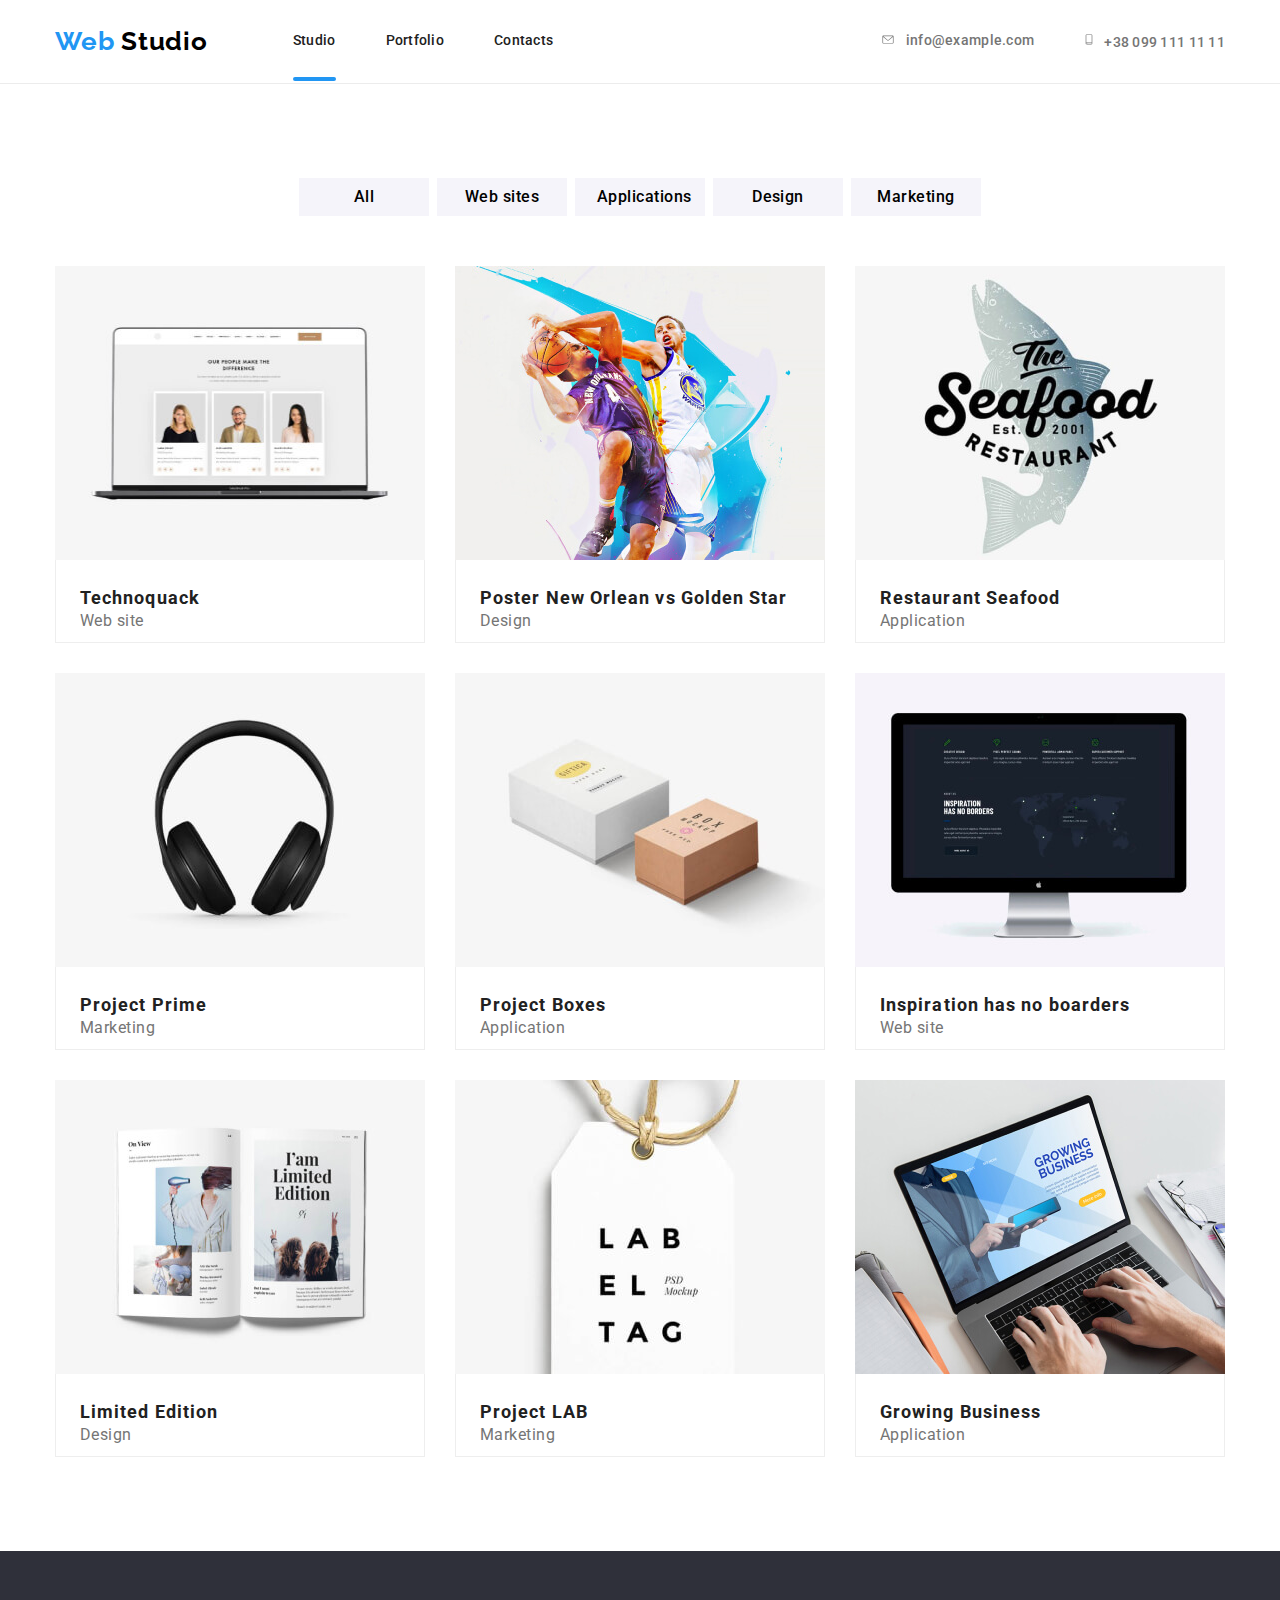
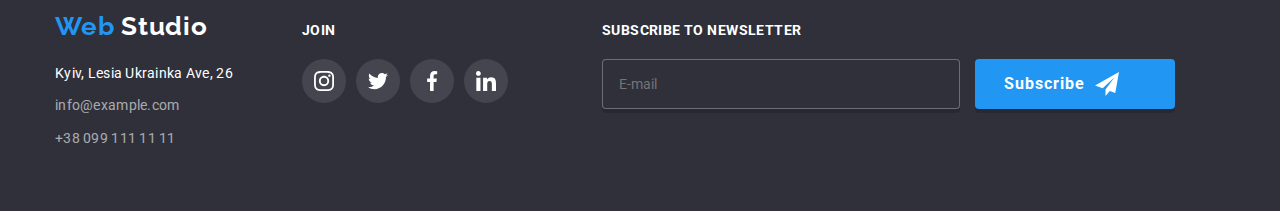
==== portfolio.html @ 09b4c995 "changes styles, add scss" ====
<!DOCTYPE html>
<html lang="ru">

<head>
    <meta charset="UTF-8">
    <meta http-equiv="X-UA-Compatible" content="IE=edge">
    <meta name="viewport" content="width=device-width, initial-scale=1.0">
    <title>WebStudio</title>
    <link
        href="https://fonts.googleapis.com/css2?family=Raleway:wght@700&family=Roboto:wght@400;500;700;900&display=swap"
        rel="stylesheet">
    <link rel="stylesheet" href="https://cdnjs.cloudflare.com/ajax/libs/modern-normalize/1.1.0/modern-normalize.min.css">
    <link rel="stylesheet" href="./css/main.min.css">
</head>
<body>
    <header class="header">
        <div class="container main-nav">
            <nav class="navigation">
                <a class="logo link" href="./index.html" aria-label="logo"><span class="logo-name-part">Web
                    </span>Studio</a>
                <ul class="navigation-list list">
                    <li class="navigation-item">
                        <a class="navigation-link studio-link link" href="./index.html">Studio</a>
                    </li>
                    <li class="navigation-item">
                        <a class="navigation-link link" href="./portfolio.html">Portfolio</a>
                    </li>
                    <li class="navigation-item">
                        <a class="navigation-link link" href="./index.html">Contacts</a>
                    </li>
                </ul>
            </nav>
            <ul class="contact list">
                <li class="contact-item">
                    <a class="contact-mail-link link" href="mailto:info@example.com">
                        <svg class="contact-icon-svg icon-mail">
                            <use href="./images/sprite.svg#icon-email"></use>
                        </svg>info@example.com</a>
                </li>
                <li class="contact-item">
                    <a class="contact-tel-link link" href="tel:+380991111111">
                        <svg class="contact-icon-svg icon-phone">
                            <use href="./images/sprite.svg#icon-smartphone"></use>
                        </svg>+38 099 111 11 11</a>
                </li>
            </ul>
        </div>
    </header>
 
    <main>
       <section class="section">
        <div class="container">
            <h1 hidden>Our works</h1>
            <ul class="filtr-list list">
                <li class="filtr-item">
                    <button class="filtr-button button" type="button">All</button>
                </li>
                <li class="filtr-item">
                    <button class="filtr-button button" type="button">Web sites</button>
                </li>
                <li class="filtr-item">
                    <button class="filtr-button button" type="button">Applications</button>
                </li>
                <li class="filtr-item">
                    <button class="filtr-button button" type="button">Design</button>
                </li>
                <li class="filtr-item">
                    <button class="filtr-button button" type="button">Marketing</button>
                </li>
            </ul>
        </div>
        <div class="container">
            <h1 hidden>Our works</h1>
            <ul class="our-works-list list">
                <li class="our-works-item">
                    <a class="our-works-link link" href="">
                        <div class="our-works-thumb">
                            <img class="our-works-pic img" src="./images/portfolio/technoquack.jpg" alt="notebook" width="370" height="294">
                            <p class="our-works-pic-text">Technokryak is a modern living area. Use this mechanism to detect espionage and attacks on protected member communities.</p>
                        </div>
                     <div class="card-content">
                            <h2 class="our-works-title">Technoquack</h2>
                            <p class="our-works-text description">Web site</p>
                        </div>
                    </a>
                </li>
                <li class="our-works-item">
                    <a class="our-works-link link" href="">
                        <div class="our-works-thumb">
                            <img class="our-works-pic img" src="./images/portfolio/poster_new_orlean.jpg" alt="poster with basketbolists" width="370" height="294">
                            <p class="our-works-pic-text">Technokryak is a modern living area. Use this mechanism to detect espionage and attacks on protected member communities.</p>
                        </div>
                     <div class="card-content">
                        <h2 class="our-works-title">Poster New Orlean vs Golden Star</h2>
                        <p class="our-works-text description">Design</p>
                       </div>
                    </a>
                </li>
                <li class="our-works-item">
                    <a class="our-works-link link" href="">
                        <div class="our-works-thumb">
                            <img class="our-works-pic img" src="./images/portfolio/restaurant-seafood.jpg" alt="logo restaurant seafood" width="370" height="294">
                            <p class="our-works-pic-text">Technokryak is a modern living area. Use this mechanism to detect espionage and attacks on
                                protected member communities.</p>
                        </div>
                     <div class="card-content">
                            <h2 class="our-works-title">Restaurant Seafood</h2>
                            <p class="our-works-text description">Application</p>
                        </div>
                    </a>
                </li>
                <li class="our-works-item">
                    <a class="our-works-link link" href="">
                        <div class="our-works-thumb">
                            <img class="our-works-pic img" src="./images/portfolio/project-prime.jpg" alt="headphones" width="370" height="294">
                            <p class="our-works-pic-text">Technokryak is a modern living area. Use this mechanism to detect espionage and attacks on protected member communities.</p>
                        </div>
                      <div class="card-content">
                            <h2 class="our-works-title">Project Prime</h2>
                            <p class="our-works-text description">Marketing</p>
                        </div>
                    </a>
                </li>
                <li class="our-works-item">
                    <a class="our-works-link link" href="">
                        <div class="our-works-thumb">
                            <img class="our-works-pic img" src="./images/portfolio/project-boxes.jpg" alt="two boxes" width="370" height="294">
                            <p class="our-works-pic-text">Technokryak is a modern living area. Use this mechanism to detect espionage and attacks on protected member communities.</p>
                        </div>
                     <div class="card-content">
                            <h2 class="our-works-title">Project Boxes</h2>
                            <p class="our-works-text description">Application</p>
                        </div>
                    </a>
                </li>
                <li class="our-works-item">
                    <a class="our-works-link link" href="">
                        <div class="our-works-thumb">
                            <img class="our-works-pic img" src="./images/portfolio/inspiration-has-no-borders.jpg" alt="monitor" width="370" height="294">
                            <p class="our-works-pic-text">Technokryak is a modern living area. Use this mechanism to detect espionage and attacks on protected member communities.</p>
                        </div>
                     <div class="card-content">
                            <h2 class="our-works-title">Inspiration has no boarders</h2>
                            <p class="our-works-text description">Web site</p>
                        </div>
                    </a>
                </li>
                <li class="our-works-item">
                    <a class="our-works-link link" href="">
                        <div class="our-works-thumb">
                            <img class="our-works-pic img" src="./images/portfolio/limited-edition.jpg" alt="magazine" width="370" height="294">
                            <p class="our-works-pic-text">Technokryak is a modern living area. Use this mechanism to detect espionage and attacks on protected member communities.</p>
                        </div>
                     <div class="card-content">
                            <h2 class="our-works-title">Limited Edition</h2>
                            <p class="our-works-text description">Design</p>
                        </div>
                    </a>
                </li>
                <li class="our-works-item">
                    <a class="our-works-link link" href="">
                        <div class="our-works-thumb">
                            <img class="our-works-pic img" src="./images/portfolio/project-lab.jpg" alt="company logo" width="370" height="294">
                            <p class="our-works-pic-text">Technokryak is a modern living area. Use this mechanism to detect espionage and attacks on protected member communities.</p>
                        </div>
                     <div class="card-content">
                        <h2 class="our-works-title">Project LAB</h2>
                        <p class="our-works-text description">Marketing</p>
                       </div>
                    </a>
                </li>
                <li class="our-works-item">
                    <a class="our-works-link link" href="">
                        <div class="our-works-thumb">
                            <img class="our-works-pic img" src="./images/portfolio/growing-business.jpg" alt="notebook" width="370" height="294">
                            <p class="our-works-pic-text">Technokryak is a modern living area. Use this mechanism to detect espionage and attacks on
                                protected member communities.</p>
                        </div>
                     <div class="card-content">
                        <h2 class="our-works-title">Growing Business</h2>
                        <p class="our-works-text description">Application</p>
                       </div>
                    </a>
                </li>
            </ul>
        </div>
       </section>
    </main>
    <footer class="footer-page">
        <div class="container">
            <div class="footer-addres">
                <a class="footer-logo link" href="./index.html" aria-label="Логотип"><span class="logo-name-part">Web
                    </span><span class="logo-accent-footer">Studio</span></a>
                <address class="addres">
                    <ul class="addres-list list">
                        <li class="addres-item">
                            <a class="addres-link link" href="https://goo.gl/maps/9onHGGkWkiFExUmm9" target="_blank">Kyiv,
                                Lesia Ukrainka Ave, 26</a>
                        </li>
                        <li class="addres-item">
                            <a class="contact-mail-link-footer link" href="mailto:info@example.com">info@example.com</a>
                        </li>
                        <li class="addres-item">
                            <a class="contact-tel-link-footer link" href="tel:+380991111111">+38 099 111 11 11</a>
                        </li>
                    </ul>
                </address>
            </div>
            <div class="footer-join">
                <b class="join">Join</b>
                <ul class="social-icon list">
                    <li class="social-icon-item footer-social-icon">
                        <a class="social-icon-link social-link-footer link" href="" aria-label="Instagram">
                            <svg class="social-icon-svg social-icon-svg-footer">
                                <use href="./images/sprite.svg#icon-instagram"></use>
                            </svg>
                        </a>
                    </li>
                    <li class="social-icon-item footer-social-icon">
                        <a class="social-icon-link social-link-footer link" href="" aria-label="Twitter">
                            <svg class="social-icon-svg social-icon-svg-footer">
                                <use href="./images/sprite.svg#icon-twitter"></use>
                            </svg>
                        </a>
                    </li>
                    <li class="social-icon-item footer-social-icon">
                        <a class="social-icon-link social-link-footer link" href="" aria-label="Facebook">
                            <svg class="social-icon-svg social-icon-svg-footer">
                                <use href="./images/sprite.svg#icon-facebook"></use>
                            </svg>
                        </a>
                    </li>
                    <li class="social-icon-item footer-social-icon">
                        <a class="social-icon-link social-link-footer link" href="" aria-label="Linkedin">
                            <svg class="social-icon-svg social-icon-svg-footer">
                                <use href="./images/sprite.svg#icon-linkedin"></use>
                            </svg>
                        </a>
                    </li>
                </ul>
            </div>
            <div class="footer-right-part">
                <p class="text-footer">Subscribe to newsletter</p>
                <form>
                    <input type="email" class="contact-form-input-footer" name="user-email" placeholder="E-mail" required>
                    <button type="submit" class="button-sb">Subscribe
                        <svg class="icon-send" width="24px" height="24px">
                            <use href="./images/sprite.svg#icon-icon-send"></use>
                        </svg>
                    </button>
                </form>
            </div>
        </div>
    </footer>
</body>

</html>
---- css/main.min.css ----
html{-webkit-box-sizing:border-box;box-sizing:border-box}*,*::before,*::after{-webkit-box-sizing:inherit;box-sizing:inherit}body{font-family:"Roboto",sans-serif;font-size:14px;letter-spacing:.03em;color:#212121;background-color:#fff}.link{text-decoration:none}.list{padding:0;margin:0;list-style-type:none}.container{width:1200px;padding-left:15px;padding-right:15px;margin-left:auto;margin-right:auto}.section{padding-top:94px;padding-bottom:94px}.button{cursor:pointer}.img{display:block}.header{border-bottom:1px solid #ececec}.logo{font-family:"Raleway";font-weight:700;font-size:26px;line-height:1.19;letter-spacing:.03em;color:#000}.logo-name-part{color:#2196f3}.main-nav{display:-webkit-box;display:-ms-flexbox;display:flex;-webkit-box-align:center;-ms-flex-align:center;align-items:center}.navigation{display:-webkit-box;display:-ms-flexbox;display:flex;-webkit-box-align:center;-ms-flex-align:center;align-items:center}.navigation-list{display:-webkit-box;display:-ms-flexbox;display:flex;margin-left:85px}.navigation-link{color:#212121}.contact{display:-webkit-box;display:-ms-flexbox;display:flex;-webkit-box-pack:center;-ms-flex-pack:center;justify-content:center;-webkit-box-align:center;-ms-flex-align:center;align-items:center;margin-left:auto}.contact-tel-link,.contact-mail-link{color:#757575;display:-webkit-box;display:-ms-flexbox;display:flex;-webkit-box-align:center;-ms-flex-align:center;align-items:center}.navigation-item:not(:last-child),.contact-item:not(:last-child){margin-right:50px}.studio-link{position:relative}.studio-link::after{position:absolute;left:0;bottom:0;content:"";display:block;width:100%;height:4px;border-radius:2px;background-color:#2196f3}.navigation-link,.contact-mail-link,.contact-tel-link{display:block;padding-top:32px;padding-bottom:32px;font-weight:500;font-size:14px;line-height:1.14;letter-spacing:.02em;-webkit-transition:color 250ms cubic-bezier(0.4, 0, 0.2, 1);transition:color 250ms cubic-bezier(0.4, 0, 0.2, 1)}.navigation-link:hover,.navigation-link:focus,.contact-mail-link:hover,.contact-mail-link:focus,.contact-tel-link:hover,.contact-tel-link:focus{color:#2196f3}.icon-mail{width:16px;height:11.2px}.icon-phone{width:10px;height:14.94px}.contact-icon-svg{margin-right:10px;fill:#757575;-webkit-transition:color 250ms cubic-bezier(0.4, 0, 0.2, 1);transition:color 250ms cubic-bezier(0.4, 0, 0.2, 1)}.contact-mail-link:hover .contact-icon-svg,.contact-tel-link:hover .contact-icon-svg,.contact-mail-link:focus .contact-icon-svg,.contact-tel-link:focus .contact-icon-svg{fill:#2196f3}.hero{text-align:center;padding-top:200px;padding-bottom:200px;max-width:1600px;height:600px;margin-left:auto;margin-right:auto;background-color:#212121;background-repeat:no-repeat;background-image:-webkit-gradient(linear, left top, right top, from(rgba(47, 48, 58, 0.8)), to(rgba(47, 48, 58, 0.8))),url(../images/hero-img.jpg);background-image:linear-gradient(to right, rgba(47, 48, 58, 0.8), rgba(47, 48, 58, 0.8)),url(../images/hero-img.jpg)}.hero-title{margin-top:0;margin-bottom:30px;font-weight:900;font-size:44px;line-height:1.4;letter-spacing:.06em;text-transform:uppercase;color:#fff}.hero-button{display:inline-block;min-width:200px;padding:10px 32px;font-weight:700;font-size:16px;line-height:1.9;text-align:center;letter-spacing:.06em;color:#fff;background-color:#2196f3;border:none;border-radius:4px;-webkit-box-shadow:0px 4px rgba(0,0,0,.15);box-shadow:0px 4px rgba(0,0,0,.15)}.our-nations-subtitle{font-weight:700;line-height:1.14;margin-bottom:10px}.description{line-height:1.71;color:#757575;margin-bottom:0}.our-nations-subtitle,.description{font-size:14px;letter-spacing:.03em;margin-top:0}.our-nations-list{display:-webkit-box;display:-ms-flexbox;display:flex}.our-nations-item:not(:last-child){margin-right:30px}.our-nation-icon{display:-webkit-box;display:-ms-flexbox;display:flex;-webkit-box-pack:center;-ms-flex-pack:center;justify-content:center;-webkit-box-align:center;-ms-flex-align:center;align-items:center;width:270px;height:120px;background-color:#f5f4fa;margin-bottom:30px}.our-nation-icon-svg{width:70px;height:70px}.what-we-do{display:-webkit-box;display:-ms-flexbox;display:flex}.title{margin-bottom:50px;font-weight:700;font-size:36px;line-height:1.17px;text-align:center;letter-spacing:.03em;color:#212121}.what-we-do-list{display:-webkit-box;display:-ms-flexbox;display:flex}.what-we-do-item:not(:last-child){margin-right:30px}.what-we-do-thumb{position:relative}.what-we-do-text{position:absolute;bottom:0;left:0;width:100%;padding-top:27px;padding-bottom:27px;font-weight:700;line-height:1.14;text-align:center;text-transform:uppercase;color:#fff;background-color:rgba(47,48,58,.8)}.our-team{display:-webkit-box;display:-ms-flexbox;display:flex;background-color:#f5f4fa}.our-team-list{display:-webkit-box;display:-ms-flexbox;display:flex}.our-team-item{width:270px;height:422px;background-color:#fff;-webkit-box-shadow:0px 1px 3px rgba(0,0,0,.12),0px 1px 1px rgba(0,0,0,.14),0px 2px 1px rgba(0,0,0,.2);box-shadow:0px 1px 3px rgba(0,0,0,.12),0px 1px 1px rgba(0,0,0,.14),0px 2px 1px rgba(0,0,0,.2);border-radius:0px 0px 4px 4px}.our-team-item:not(:last-child){margin-right:30px}.our-team-subtitle{margin-bottom:10px;margin-top:30px}.our-team-subtitle,.our-team-text{font-weight:500;font-size:16px;line-height:1.9;text-align:center;letter-spacing:.03em}.our-team-text{font-weight:400;color:#757575;margin-bottom:16px;margin-top:0}.social-icon-item:not(:last-child){margin-right:10px}.social-icon{display:-webkit-box;display:-ms-flexbox;display:flex;-webkit-box-pack:center;-ms-flex-pack:center;justify-content:center}.social-icon-link{display:-webkit-box;display:-ms-flexbox;display:flex;-webkit-box-align:center;-ms-flex-align:center;align-items:center;-webkit-box-pack:center;-ms-flex-pack:center;justify-content:center;width:44px;height:44px;border-radius:50%;-webkit-transition:background-color 250ms cubic-bezier(0.4, 0, 0.2, 1),color 250ms cubic-bezier(0.4, 0, 0.2, 1);transition:background-color 250ms cubic-bezier(0.4, 0, 0.2, 1),color 250ms cubic-bezier(0.4, 0, 0.2, 1)}.social-icon-link:hover{background-color:#2196f3}.social-icon-link:hover .social-icon-svg{fill:#fff}.social-icon-svg{width:20px;height:20px;fill:#afb1b8}.clients-list{display:-webkit-box;display:-ms-flexbox;display:flex}.clients-item{display:-webkit-box;display:-ms-flexbox;display:flex}.clients-item:not(:last-child){margin-right:30px}.clients-link{display:-webkit-box;display:-ms-flexbox;display:flex;width:170px;height:90px;-webkit-box-pack:center;-ms-flex-pack:center;justify-content:center;-webkit-box-align:center;-ms-flex-align:center;align-items:center;border:1px solid #afb1b8;border-radius:4px;-webkit-transition:color 250ms cubic-bezier(0.4, 0, 0.2, 1);transition:color 250ms cubic-bezier(0.4, 0, 0.2, 1)}.clients-icon{fill:#afb1b8}.clients-link:hover .clients-icon{fill:#2196f3}.footer-page{background-color:#2f303a}.footer-page>.container{display:-webkit-box;display:-ms-flexbox;display:flex;padding-top:60px;-webkit-box-align:baseline;-ms-flex-align:baseline;align-items:baseline;padding-bottom:60px}.footer-addres{margin-right:69px}.footer-logo{display:block;margin-bottom:20px;font-family:"Raleway";font-weight:700;font-size:26px;line-height:1.19;letter-spacing:.03em;color:#000}.addres{font-style:normal;display:block;font-weight:400;font-size:14px;line-height:1.71;letter-spacing:.02em}.addres-item:not(:last-child){margin-bottom:9px}.addres-link{color:#fff;-webkit-transition:color 250ms cubic-bezier(0.4, 0, 0.2, 1);transition:color 250ms cubic-bezier(0.4, 0, 0.2, 1)}.contact-mail-link-footer,.contact-tel-link-footer{color:rgba(255,255,255,.6);-webkit-transition:color 250ms cubic-bezier(0.4, 0, 0.2, 1);transition:color 250ms cubic-bezier(0.4, 0, 0.2, 1)}.contact-mail-link-footer:hover,.contact-mail-link-footer:focus,.contact-tel-link-footer:hover,.contact-tel-link-footer:focus,.addres-link:hover,.addres-link:focus{color:#2196f3}.social-link-footer{-webkit-transition:background-color 250ms cubic-bezier(0.4, 0, 0.2, 1);transition:background-color 250ms cubic-bezier(0.4, 0, 0.2, 1)}.social-icon-svg-footer{fill:#fff}.footer-social-icon{background-color:rgba(255,255,255,.1);border-radius:50%}.footer-join{margin-right:94px}.join{display:block;margin-bottom:20px;font-weight:700;font-size:14px;line-height:1.14;letter-spacing:.03em;color:#fff;text-transform:uppercase}.logo-accent-footer{color:#fff}.text-footer{margin-top:0;margin-bottom:20px;font-weight:700;font-size:14px;line-height:1.14;letter-spacing:.03em;text-transform:uppercase;color:#fff}.contact-form-input-footer{width:358px;padding-top:16px;padding-left:16px;padding-bottom:16px;margin-right:12px;border:1px solid rgba(255,255,255,.3);border-radius:4px;-webkit-box-shadow:0px 4px rgba(0,0,0,.15);box-shadow:0px 4px rgba(0,0,0,.15);background-color:#2f303a}.contact-form-input-footer:focus{outline:none;border:1px solid #2196f3;border-radius:4px}.button-sb{display:-webkit-inline-box;display:-ms-inline-flexbox;display:inline-flex;-webkit-box-align:center;-ms-flex-align:center;align-items:center;width:200px;padding-top:10px;padding-left:29px;padding-bottom:10px;background-color:#2196f3;color:#fff;font-weight:700;font-size:16px;line-height:1.9;letter-spacing:.06em;border:none;border-radius:4px;-webkit-box-shadow:0px 4px rgba(0,0,0,.15);box-shadow:0px 4px rgba(0,0,0,.15);cursor:pointer}.icon-send{margin-left:10px}.portfolio-link{position:relative}.portfolio-link::after{position:absolute;left:0;bottom:0;content:" ";display:block;width:100%;height:4px;border-radius:2px;background-color:#2196f3}.filtr-list{display:-webkit-box;display:-ms-flexbox;display:flex;-webkit-box-pack:center;-ms-flex-pack:center;justify-content:center;margin-bottom:50px}.filtr-item:not(:last-child){margin-right:8px}.filtr-button{width:130px;height:38px;font-weight:500;font-size:16px;line-height:1.39;text-align:center;letter-spacing:.03em;border:none;background-color:#f5f4fa;padding:6px 22px;-webkit-transition:color 250ms cubic-bezier(0.4, 0, 0.2, 1),background-color 250ms cubic-bezier(0.4, 0, 0.2, 1),-webkit-box-shadow 250ms cubic-bezier(0.4, 0, 0.2, 1);transition:color 250ms cubic-bezier(0.4, 0, 0.2, 1),background-color 250ms cubic-bezier(0.4, 0, 0.2, 1),-webkit-box-shadow 250ms cubic-bezier(0.4, 0, 0.2, 1);transition:color 250ms cubic-bezier(0.4, 0, 0.2, 1),background-color 250ms cubic-bezier(0.4, 0, 0.2, 1),box-shadow 250ms cubic-bezier(0.4, 0, 0.2, 1);transition:color 250ms cubic-bezier(0.4, 0, 0.2, 1),background-color 250ms cubic-bezier(0.4, 0, 0.2, 1),box-shadow 250ms cubic-bezier(0.4, 0, 0.2, 1),-webkit-box-shadow 250ms cubic-bezier(0.4, 0, 0.2, 1)}.filtr-button:hover,.filtr-button:focus{color:#fff;background-color:#2196f3;-webkit-box-shadow:0px 3px 1px rgba(0,0,0,.1),0px 1px 2px rgba(0,0,0,.08),0px 2px 2px rgba(0,0,0,.12);box-shadow:0px 3px 1px rgba(0,0,0,.1),0px 1px 2px rgba(0,0,0,.08),0px 2px 2px rgba(0,0,0,.12);border-radius:4px}.our-works-title{margin-top:0;margin-bottom:4px;font-weight:700;font-size:18px;line-height:2;letter-spacing:.06em;color:#212121}.our-works-list{display:-webkit-box;display:-ms-flexbox;display:flex;-ms-flex-wrap:wrap;flex-wrap:wrap}.our-works-item{width:370px;margin-right:30px;margin-bottom:30px}.our-works-item:nth-child(3n){margin-right:0}.our-works-item:nth-last-child(-n+3){margin-bottom:0}.our-works-item:hover{-webkit-box-shadow:0px 1px 1px rgba(0,0,0,.12),0px 4px 4px rgba(0,0,0,.06),1px 4px 6px rgba(0,0,0,.16);box-shadow:0px 1px 1px rgba(0,0,0,.12),0px 4px 4px rgba(0,0,0,.06),1px 4px 6px rgba(0,0,0,.16)}.our-works-link{display:block;-webkit-transition:-webkit-box-shadow 250ms cubic-bezier(0.4, 0, 0.2, 1);transition:-webkit-box-shadow 250ms cubic-bezier(0.4, 0, 0.2, 1);transition:box-shadow 250ms cubic-bezier(0.4, 0, 0.2, 1);transition:box-shadow 250ms cubic-bezier(0.4, 0, 0.2, 1), -webkit-box-shadow 250ms cubic-bezier(0.4, 0, 0.2, 1)}.our-works-thumb{position:relative;overflow:hidden}.our-works-link:hover .our-works-pic-text{-webkit-transform:translateY(0);transform:translateY(0)}.our-works-pic-text{position:absolute;top:0;left:0;margin:0;padding:63px 24px;width:100%;height:100%;font-weight:400;font-size:18px;line-height:1.55;letter-spacing:.03em;color:#fff;text-align:center;background-color:rgba(33,150,243,.9);-webkit-transform:translateY(100%);transform:translateY(100%);-webkit-transition:-webkit-transform 250ms cubic-bezier(0.4, 0, 0.2, 1);transition:-webkit-transform 250ms cubic-bezier(0.4, 0, 0.2, 1);transition:transform 250ms cubic-bezier(0.4, 0, 0.2, 1);transition:transform 250ms cubic-bezier(0.4, 0, 0.2, 1), -webkit-transform 250ms cubic-bezier(0.4, 0, 0.2, 1)}.card-content{padding:20px 24px;background-color:#fff;border-left:1px solid #eee;border-bottom:1px solid #eee;border-right:1px solid #eee}.our-works-text{font-size:16px;line-height:1.9px}.backdrop{position:fixed;top:0;left:0;width:100%;height:100%;background-color:rgba(0,0,0,.2);opacity:1;-webkit-transition:opacity 250ms cubic-bezier(0.4, 0, 0.2, 1);transition:opacity 250ms cubic-bezier(0.4, 0, 0.2, 1)}.backdrop.is-hidden{opacity:0;pointer-events:none;visibility:hidden}.modal{position:absolute;top:50%;left:50%;-webkit-transform:translate(-50%, -50%);transform:translate(-50%, -50%);min-width:528px;min-height:581px;padding:40px;border-radius:4px;background-color:#fff;-webkit-box-shadow:0px 1px 3px rgba(0,0,0,.12),0px 1px 1px rgba(0,0,0,.14),0px 2px 1px rgba(0,0,0,.2);box-shadow:0px 1px 3px rgba(0,0,0,.12),0px 1px 1px rgba(0,0,0,.14),0px 2px 1px rgba(0,0,0,.2);opacity:1;-webkit-transition:opacity 250ms cubic-bezier(0.4, 0, 0.2, 1),-webkit-transform 250ms cubic-bezier(0.4, 0, 0.2, 1);transition:opacity 250ms cubic-bezier(0.4, 0, 0.2, 1),-webkit-transform 250ms cubic-bezier(0.4, 0, 0.2, 1);transition:opacity 250ms cubic-bezier(0.4, 0, 0.2, 1),transform 250ms cubic-bezier(0.4, 0, 0.2, 1);transition:opacity 250ms cubic-bezier(0.4, 0, 0.2, 1),transform 250ms cubic-bezier(0.4, 0, 0.2, 1),-webkit-transform 250ms cubic-bezier(0.4, 0, 0.2, 1)}.contact-form{width:448px;margin-left:auto;margin-right:auto}.contact-form-title{display:block;margin-bottom:30px;font-weight:700;font-size:17px;line-height:1.17;letter-spacing:.03em;text-align:center;color:#212121}.form-field{position:relative;margin-bottom:28px}.contact-form-input{display:block;width:100%;height:40px;padding-top:14px;padding-bottom:14px;padding-left:42px}.contact-form-input,.user-comment{font-family:"Roboto",sans-serif;font-weight:400;font-size:14px;line-height:1.17;letter-spacing:.01em;border:1px solid rgba(33,33,33,.2);border-radius:4px;-webkit-transition:border 250ms cubic-bezier(0.4, 0, 0.2, 1);transition:border 250ms cubic-bezier(0.4, 0, 0.2, 1)}.form-label{position:absolute;top:50%;left:42px;-webkit-transform:translateY(-50%);transform:translateY(-50%);-webkit-transition:color 250ms cubic-bezier(0.4, 0, 0.2, 1),-webkit-transform 250ms cubic-bezier(0.4, 0, 0.2, 1);transition:color 250ms cubic-bezier(0.4, 0, 0.2, 1),-webkit-transform 250ms cubic-bezier(0.4, 0, 0.2, 1);transition:color 250ms cubic-bezier(0.4, 0, 0.2, 1),transform 250ms cubic-bezier(0.4, 0, 0.2, 1);transition:color 250ms cubic-bezier(0.4, 0, 0.2, 1),transform 250ms cubic-bezier(0.4, 0, 0.2, 1),-webkit-transform 250ms cubic-bezier(0.4, 0, 0.2, 1)}.contact-form-input:not(:-moz-placeholder-shown)+.form-label{transform:translateX(-25px) translateY(-44px);color:#2196f3}.contact-form-input:not(:-ms-input-placeholder)+.form-label{transform:translateX(-25px) translateY(-44px);color:#2196f3}.contact-form-input:focus+.form-label,.contact-form-input:not(:placeholder-shown)+.form-label{-webkit-transform:translateX(-25px) translateY(-44px);transform:translateX(-25px) translateY(-44px);color:#2196f3}.form-icon-svg{position:absolute;top:50%;left:19px;-webkit-transform:translateY(-50%);transform:translateY(-50%);display:inline-block;-webkit-transition:fill 250ms cubic-bezier(0.4, 0, 0.2, 1);transition:fill 250ms cubic-bezier(0.4, 0, 0.2, 1)}.person{width:12px;height:12px}.phone{width:13px;height:13px}.email{width:15px;height:12px}.contact-form-input:focus~.form-icon-svg{fill:#2196f3}.textarea{margin-bottom:20px}.user-comment{width:100%;height:120px;resize:none;padding:12px 16px}.contact-form-input:focus,.user-comment:focus{border:none}.checkbox-icon{display:inline-block;width:16px;height:15px;margin-right:9px;border:2px solid #212121;border-radius:4px}.checkbox{position:absolute;width:1px;height:1px;margin:-1px;border:0;padding:0;clip:rect(0 0 0 0);overflow:hidden}.checkbox-field{display:-webkit-box;display:-ms-flexbox;display:flex;-webkit-box-align:center;-ms-flex-align:center;align-items:center}.checkbox:checked+.checkbox-icon{border-color:rgba(0,0,0,0);background-color:#2196f3;background-image:url(../images/full-check.svg);background-size:contain;background-origin:border-box}.checkbox-link{color:#2196f3}.close-bt{position:absolute;top:8px;right:8px;display:-webkit-box;display:-ms-flexbox;display:flex;-webkit-box-pack:center;-ms-flex-pack:center;justify-content:center;-webkit-box-align:center;-ms-flex-align:center;align-items:center;width:30px;height:30px;padding:0;border:1px solid rgba(0,0,0,.1);border-radius:50%;background-color:#fff}.close-bt-svg{width:17px;height:17px;fill:#000;-webkit-transition:fill 250ms cubic-bezier(0.4, 0, 0.2, 1);transition:fill 250ms cubic-bezier(0.4, 0, 0.2, 1)}.close-bt:hover .close-bt-svg{fill:#2196f3}/*# sourceMappingURL=main.min.css.map */
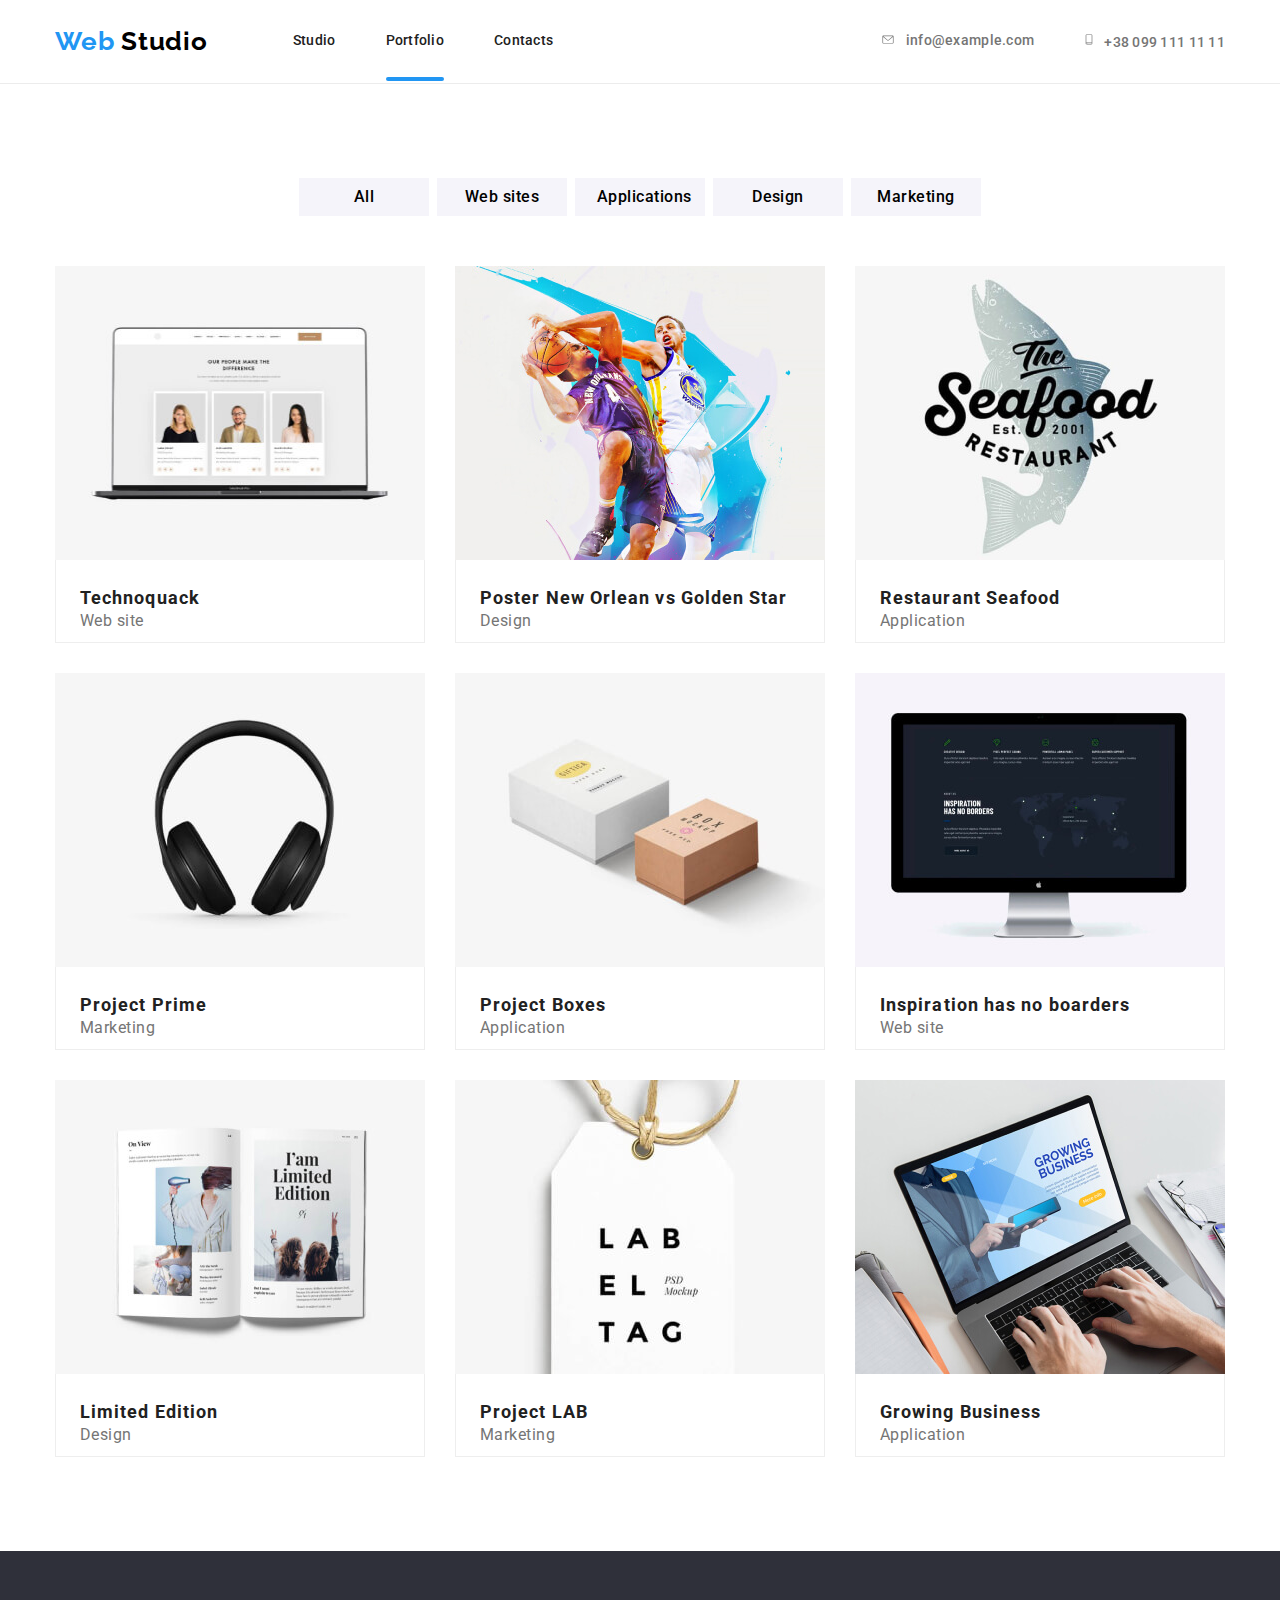
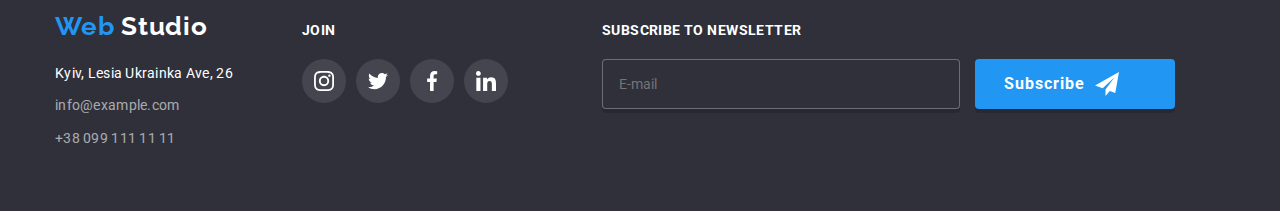
==== commit 9d5dfa0f: "changes scss" ====
--- a/portfolio.html
+++ b/portfolio.html
@@ -20,10 +20,10 @@
                     </span>Studio</a>
                 <ul class="navigation-list list">
                     <li class="navigation-item">
-                        <a class="navigation-link studio-link link" href="./index.html">Studio</a>
+                        <a class="navigation-link link" href="./index.html">Studio</a>
                     </li>
                     <li class="navigation-item">
-                        <a class="navigation-link link" href="./portfolio.html">Portfolio</a>
+                        <a class="navigation-link portfolio-link link" href="./portfolio.html">Portfolio</a>
                     </li>
                     <li class="navigation-item">
                         <a class="navigation-link link" href="./index.html">Contacts</a>
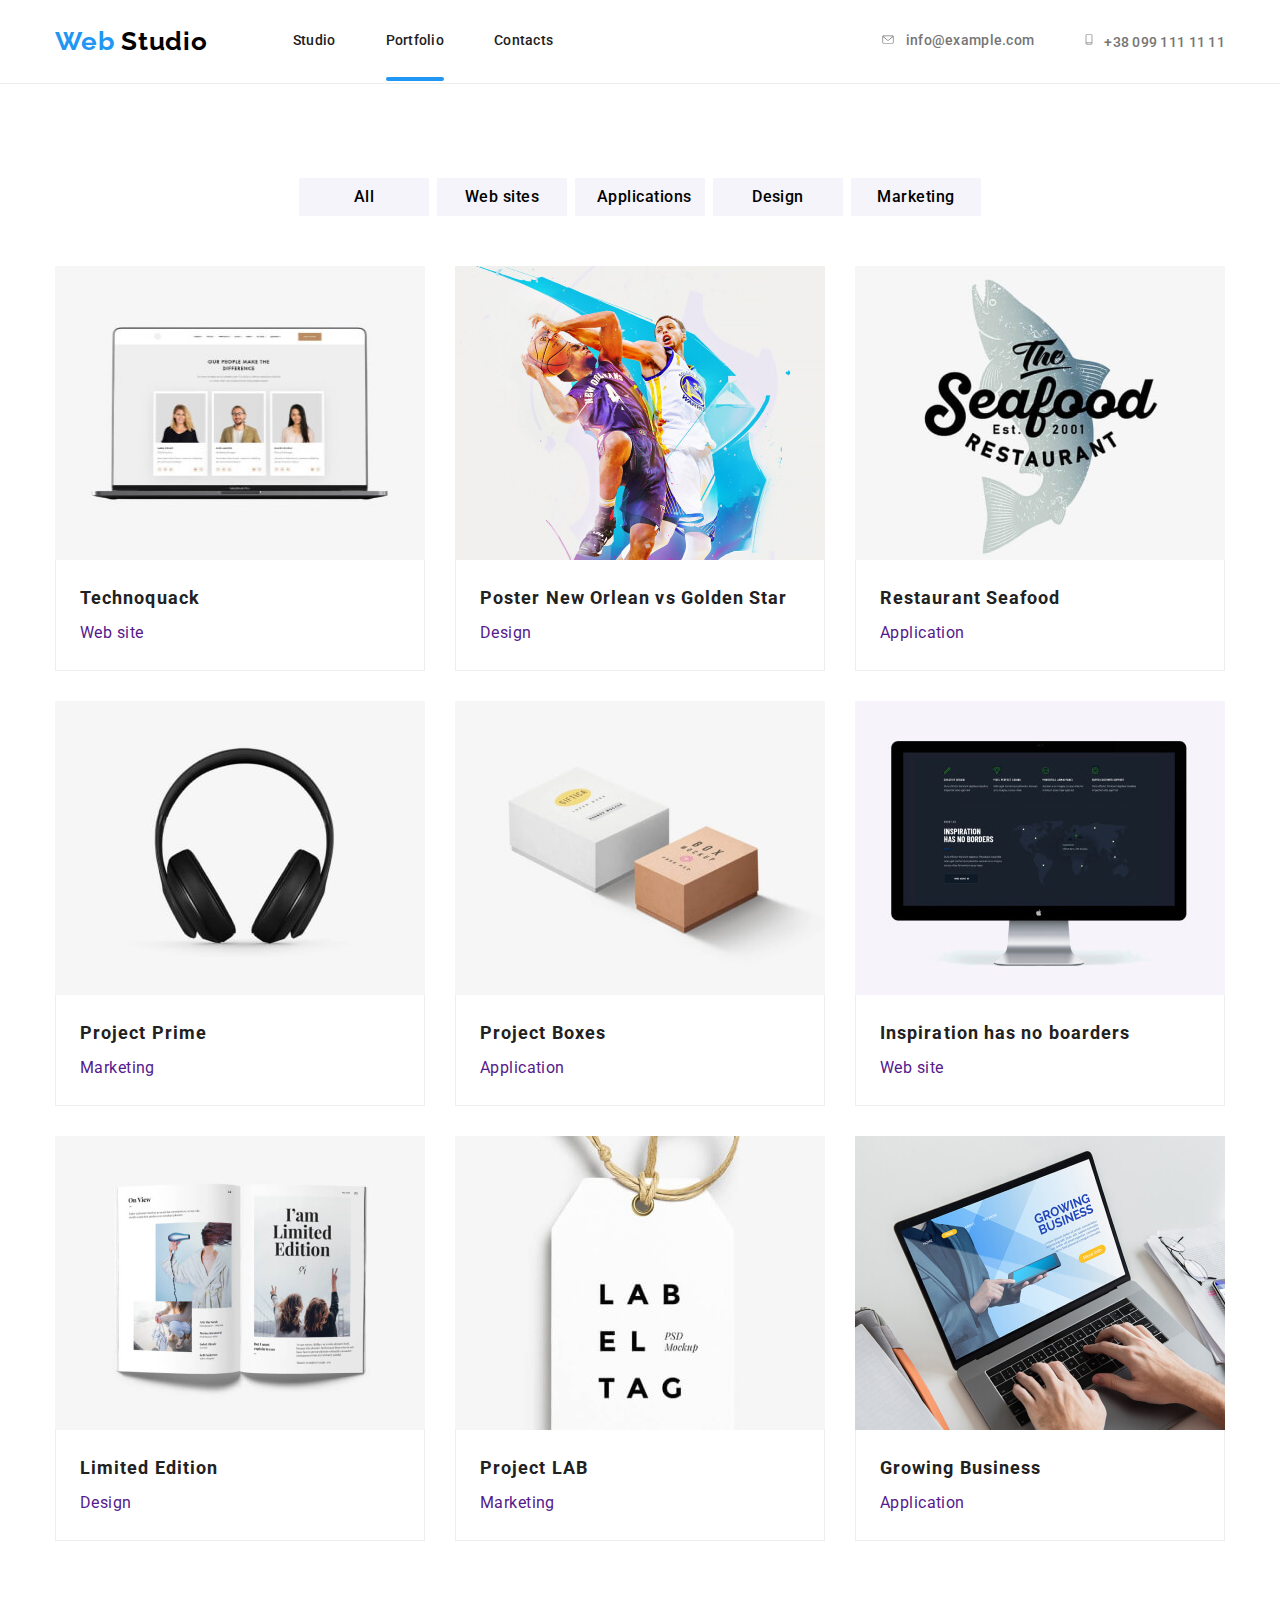
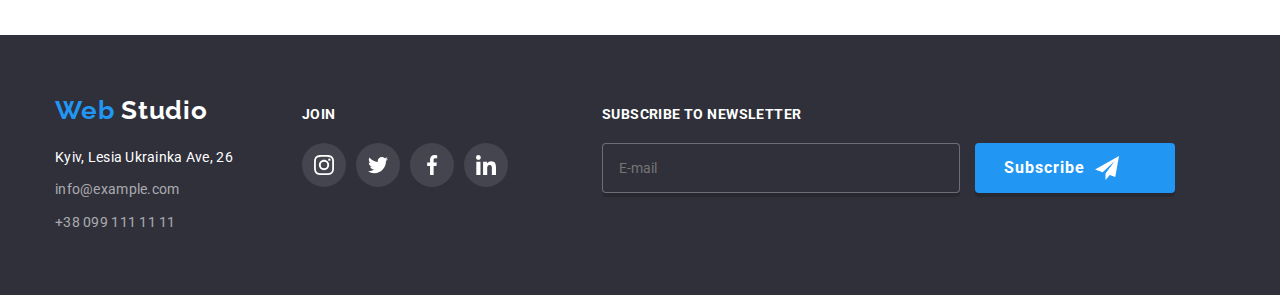
==== commit 86f99a7f: "added changes scss portfolio" ====
--- a/portfolio.html
+++ b/portfolio.html
@@ -10,7 +10,7 @@
         href="https://fonts.googleapis.com/css2?family=Raleway:wght@700&family=Roboto:wght@400;500;700;900&display=swap"
         rel="stylesheet">
     <link rel="stylesheet" href="https://cdnjs.cloudflare.com/ajax/libs/modern-normalize/1.1.0/modern-normalize.min.css">
-    <link rel="stylesheet" href="./css/main.min.css">
+    <link rel="stylesheet" href="./css/portfolio.min.css">
 </head>
 <body>
     <header class="header">
@@ -33,13 +33,13 @@
             <ul class="contact list">
                 <li class="contact-item">
                     <a class="contact-mail-link link" href="mailto:info@example.com">
-                        <svg class="contact-icon-svg icon-mail">
+                        <svg class="contact-icon-svg" width="16px" height="11.2px">
                             <use href="./images/sprite.svg#icon-email"></use>
                         </svg>info@example.com</a>
                 </li>
                 <li class="contact-item">
                     <a class="contact-tel-link link" href="tel:+380991111111">
-                        <svg class="contact-icon-svg icon-phone">
+                        <svg class="contact-icon-svg" width="10px" height="14.94px">
                             <use href="./images/sprite.svg#icon-smartphone"></use>
                         </svg>+38 099 111 11 11</a>
                 </li>
@@ -252,6 +252,7 @@
             </div>
         </div>
     </footer>
+   
 </body>
 
 </html>--- a/css/portfolio.min.css
+++ b/css/portfolio.min.css
@@ -0,0 +1 @@
+.social-icon-link,.social-icon,.filtr-list,.contact-tel-link,.contact-mail-link,.contact,.navigation,.main-nav{display:flex;justify-content:center;align-items:center}html{box-sizing:border-box}*,*::before,*::after{box-sizing:inherit}body{font-family:"Roboto",sans-serif;font-size:14px;letter-spacing:.03em;color:#212121;background-color:#fff}.link{text-decoration:none}.list{padding:0;margin:0;list-style-type:none}.container{width:1200px;padding-left:15px;padding-right:15px;margin-left:auto;margin-right:auto}.section{padding-top:94px;padding-bottom:94px}.button{cursor:pointer}.img{display:block}.title{margin-bottom:50px;font-weight:700;font-size:36px;line-height:1.17px;text-align:center;letter-spacing:.03em;color:#212121}.backdrop{position:fixed;top:0;left:0;width:100%;height:100%;background-color:rgba(0,0,0,.2);opacity:1;transition:opacity 250ms cubic-bezier(0.4, 0, 0.2, 1)}.backdrop.is-hidden{opacity:0;pointer-events:none;visibility:hidden}.modal{position:absolute;top:50%;left:50%;transform:translate(-50%, -50%);min-width:528px;min-height:581px;padding:40px;border-radius:4px;background-color:#fff;box-shadow:0px 1px 3px rgba(0,0,0,.12),0px 1px 1px rgba(0,0,0,.14),0px 2px 1px rgba(0,0,0,.2);opacity:1;transition:opacity 250ms cubic-bezier(0.4, 0, 0.2, 1),transform 250ms cubic-bezier(0.4, 0, 0.2, 1)}.contact-form{width:448px;margin-left:auto;margin-right:auto}.contact-form-title{display:block;margin-bottom:30px;font-weight:700;font-size:17px;line-height:1.17;letter-spacing:.03em;text-align:center;color:#212121}.form-field{position:relative;margin-bottom:28px}.contact-form-input{display:block;width:100%;height:40px;padding-top:14px;padding-bottom:14px;padding-left:42px}.contact-form-input,.user-comment{font-family:"Roboto",sans-serif;font-weight:400;font-size:14px;line-height:1.17;letter-spacing:.01em;border:1px solid rgba(33,33,33,.2);border-radius:4px;transition:border 250ms cubic-bezier(0.4, 0, 0.2, 1)}.form-label{position:absolute;top:50%;left:42px;transform:translateY(-50%);transition:color 250ms cubic-bezier(0.4, 0, 0.2, 1),transform 250ms cubic-bezier(0.4, 0, 0.2, 1)}.contact-form-input:focus+.form-label,.contact-form-input:not(:placeholder-shown)+.form-label{transform:translateX(-25px) translateY(-44px);color:#2196f3}.form-icon-svg{position:absolute;top:50%;left:19px;transform:translateY(-50%);display:inline-block;transition:fill 250ms cubic-bezier(0.4, 0, 0.2, 1)}.person{width:12px;height:12px}.phone{width:13px;height:13px}.email{width:15px;height:12px}.contact-form-input:focus~.form-icon-svg{fill:#2196f3}.textarea{margin-bottom:20px}.user-comment{width:100%;height:120px;resize:none;padding:12px 16px}.contact-form-input:focus,.user-comment:focus{border:none}.checkbox-icon{display:inline-block;width:16px;height:15px;margin-right:9px;border:2px solid #212121;border-radius:4px}.checkbox{position:absolute;width:1px;height:1px;margin:-1px;border:0;padding:0;clip:rect(0 0 0 0);overflow:hidden}.checkbox-field{display:flex;align-items:center}.checkbox:checked+.checkbox-icon{border-color:rgba(0,0,0,0);background-color:#2196f3;background-image:url(../images/full-check.svg);background-size:contain;background-origin:border-box}.checkbox-link{color:#2196f3}.close-bt{position:absolute;top:8px;right:8px;display:flex;justify-content:center;align-items:center;width:30px;height:30px;padding:0;border:1px solid rgba(0,0,0,.1);border-radius:50%;background-color:#fff}.close-bt-svg{width:17px;height:17px;fill:#000;transition:fill 250ms cubic-bezier(0.4, 0, 0.2, 1)}.close-bt:hover .close-bt-svg{fill:#2196f3}.header{border-bottom:1px solid #ececec}.logo{font-family:"Raleway",sans-serif;font-weight:700;font-size:26px;line-height:1.19;letter-spacing:.03em;color:#000}.logo-name-part{color:#2196f3}.navigation-list{display:flex;margin-left:85px}.navigation-link{color:#212121}.contact{margin-left:auto}.contact-tel-link,.contact-mail-link{color:#757575}.navigation-item:not(:last-child),.contact-item:not(:last-child){margin-right:50px}.studio-link{position:relative}.studio-link::after{position:absolute;left:0;bottom:0;content:"";display:block;width:100%;height:4px;border-radius:2px;background-color:#2196f3}.navigation-link,.contact-mail-link,.contact-tel-link{display:block;padding-top:32px;padding-bottom:32px;font-weight:500;font-size:14px;line-height:1.14;letter-spacing:.02em;transition:color 250ms cubic-bezier(0.4, 0, 0.2, 1)}.navigation-link:hover,.navigation-link:focus,.contact-mail-link:hover,.contact-mail-link:focus,.contact-tel-link:hover,.contact-tel-link:focus{color:#2196f3}.contact-icon-svg{margin-right:10px;fill:#757575;transition:color 250ms cubic-bezier(0.4, 0, 0.2, 1)}.contact-mail-link:hover .contact-icon-svg,.contact-tel-link:hover .contact-icon-svg,.contact-mail-link:focus .contact-icon-svg,.contact-tel-link:focus .contact-icon-svg{fill:#2196f3}.portfolio-link{position:relative}.portfolio-link::after{position:absolute;left:0;bottom:0;content:" ";display:block;width:100%;height:4px;border-radius:2px;background-color:#2196f3}.filtr-list{margin-bottom:50px}.filtr-item:not(:last-child){margin-right:8px}.filtr-button{width:130px;height:38px;font-weight:500;font-size:16px;line-height:1.39;text-align:center;letter-spacing:.03em;border:none;background-color:#f5f4fa;padding:6px 22px;transition:color 250ms cubic-bezier(0.4, 0, 0.2, 1),background-color 250ms cubic-bezier(0.4, 0, 0.2, 1),box-shadow 250ms cubic-bezier(0.4, 0, 0.2, 1)}.filtr-button:hover,.filtr-button:focus{color:#fff;background-color:#2196f3;box-shadow:0px 3px 1px rgba(0,0,0,.1),0px 1px 2px rgba(0,0,0,.08),0px 2px 2px rgba(0,0,0,.12);border-radius:4px}.our-works-title{margin-top:0;margin-bottom:4px;font-weight:700;font-size:18px;line-height:2;letter-spacing:.06em;color:#212121}.our-works-list{display:flex;flex-wrap:wrap}.our-works-item{width:370px;margin-right:30px;margin-bottom:30px}.our-works-item:nth-child(3n){margin-right:0}.our-works-item:nth-last-child(-n+3){margin-bottom:0}.our-works-item:hover{box-shadow:0px 1px 1px rgba(0,0,0,.12),0px 4px 4px rgba(0,0,0,.06),1px 4px 6px rgba(0,0,0,.16)}.our-works-link{display:block;transition:box-shadow 250ms cubic-bezier(0.4, 0, 0.2, 1)}.our-works-thumb{position:relative;overflow:hidden}.our-works-pic-text{position:absolute;top:0;left:0;margin:0;padding:63px 24px;width:100%;height:100%;font-weight:400;font-size:18px;line-height:1.55;letter-spacing:.03em;color:#fff;text-align:center;background-color:rgba(33,150,243,.9);transform:translateY(100%);transition:transform 250ms cubic-bezier(0.4, 0, 0.2, 1)}.our-works-link:hover .our-works-pic-text{transform:translateY(0)}.card-content{padding:20px 24px;background-color:#fff;border-left:1px solid #eee;border-bottom:1px solid #eee;border-right:1px solid #eee}.our-works-text{font-size:16px;line-height:1.9px}.social-icon-item:not(:last-child){margin-right:10px}.social-icon-svg{width:20px;height:20px}.social-icon-link{width:44px;height:44px;border-radius:50%;transition:background-color 250ms cubic-bezier(0.4, 0, 0.2, 1),color 250ms cubic-bezier(0.4, 0, 0.2, 1)}.social-icon-link:hover{background-color:#2196f3}.footer-page{background-color:#2f303a}.footer-page .container{display:flex;padding-top:60px;align-items:baseline;padding-bottom:60px}.footer-addres{margin-right:69px}.footer-logo{display:block;margin-bottom:20px;font-family:"Raleway";font-weight:700;font-size:26px;line-height:1.19;letter-spacing:.03em;color:#000}.addres{font-style:normal;display:block;font-weight:400;font-size:14px;line-height:1.71;letter-spacing:.02em}.addres-item:not(:last-child){margin-bottom:9px}.addres-link{color:#fff;transition:color 250ms cubic-bezier(0.4, 0, 0.2, 1)}.addres-link:hover,.addres-link:focus{color:#2196f3}.contact-mail-link-footer,.contact-tel-link-footer{color:rgba(255,255,255,.6);transition:color 250ms cubic-bezier(0.4, 0, 0.2, 1)}.contact-mail-link-footer:hover,.contact-mail-link-footer:focus,.contact-tel-link-footer:hover,.contact-tel-link-footer:focus{color:#2196f3}.social-link-footer{transition:background-color 250ms cubic-bezier(0.4, 0, 0.2, 1)}.social-icon-svg-footer{fill:#fff}.footer-social-icon{background-color:rgba(255,255,255,.1);border-radius:50%}.footer-join{margin-right:94px}.join{display:block;margin-bottom:20px;font-weight:700;font-size:14px;line-height:1.14;letter-spacing:.03em;color:#fff;text-transform:uppercase}.logo-accent-footer{color:#fff}.text-footer{margin-top:0;margin-bottom:20px;font-weight:700;font-size:14px;line-height:1.14;letter-spacing:.03em;text-transform:uppercase;color:#fff}.contact-form-input-footer{width:358px;padding-top:16px;padding-left:16px;padding-bottom:16px;margin-right:12px;border:1px solid rgba(255,255,255,.3);border-radius:4px;box-shadow:0px 4px rgba(0,0,0,.15);background-color:#2f303a}.contact-form-input-footer:focus{outline:none;border:1px solid #2196f3;border-radius:4px}.button-sb{display:inline-flex;align-items:center;width:200px;padding-top:10px;padding-left:29px;padding-bottom:10px;background-color:#2196f3;color:#fff;font-weight:700;font-size:16px;line-height:1.9;letter-spacing:.06em;border:none;border-radius:4px;box-shadow:0px 4px rgba(0,0,0,.15);cursor:pointer}.icon-send{margin-left:10px}/*# sourceMappingURL=portfolio.min.css.map */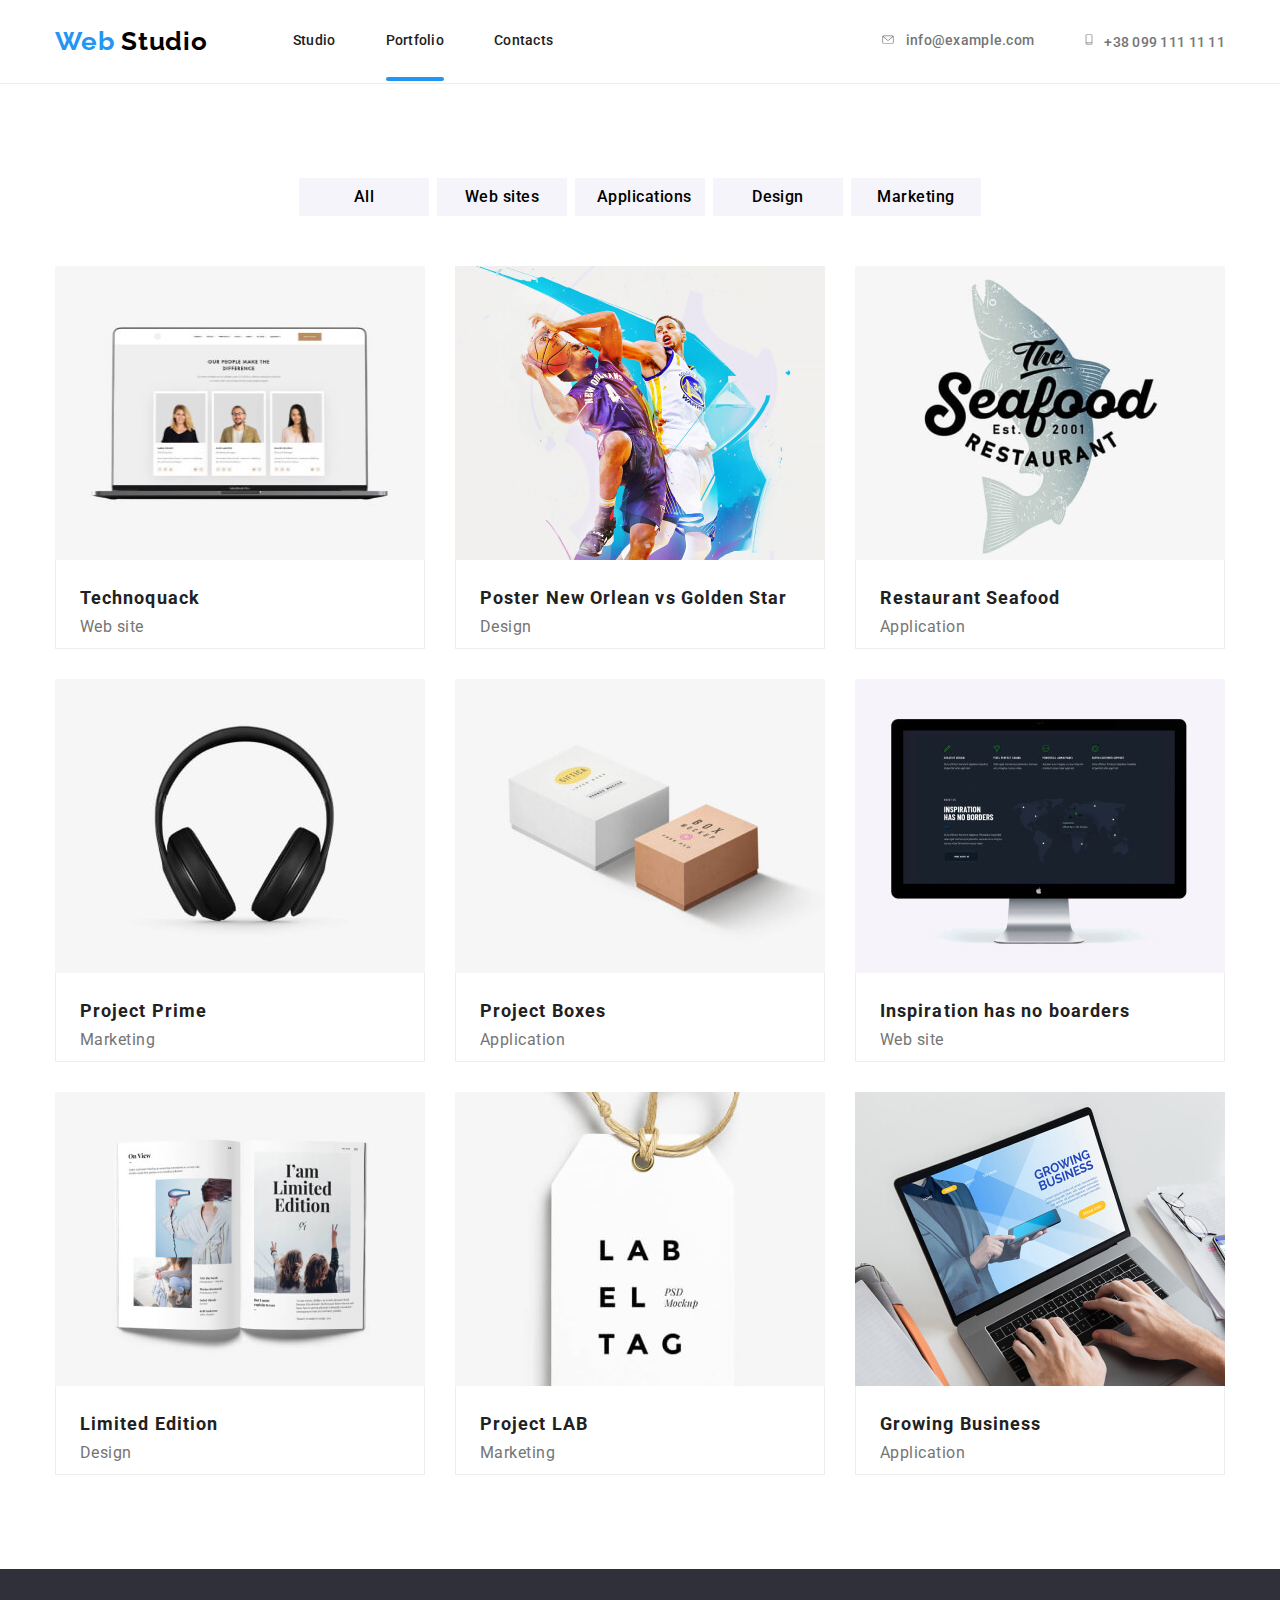
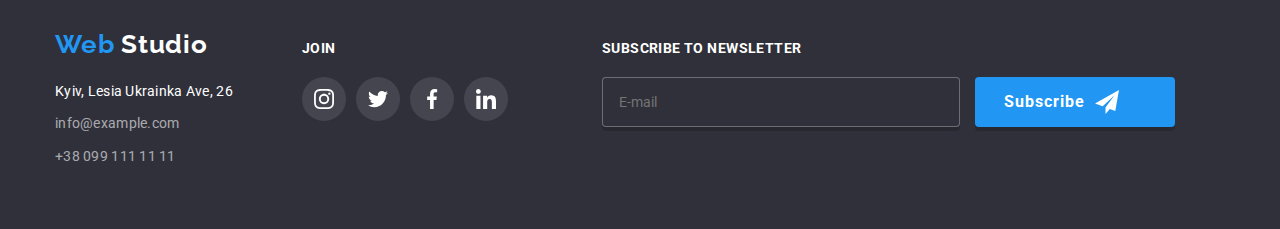
==== commit a87b7e64: "add js menu" ====
--- a/portfolio.html
+++ b/portfolio.html
@@ -3,8 +3,8 @@
 
 <head>
     <meta charset="UTF-8">
+    <meta name="viewport" content="width=device-width, initial-scale=1.0">
     <meta http-equiv="X-UA-Compatible" content="IE=edge">
-    <meta name="viewport" content="width=device-width, initial-scale=1.0">
     <title>WebStudio</title>
     <link
         href="https://fonts.googleapis.com/css2?family=Raleway:wght@700&family=Roboto:wght@400;500;700;900&display=swap"
--- a/css/portfolio.min.css
+++ b/css/portfolio.min.css
@@ -1 +1 @@
-.social-icon-link,.social-icon,.filtr-list,.contact-tel-link,.contact-mail-link,.contact,.navigation,.main-nav{display:flex;justify-content:center;align-items:center}html{box-sizing:border-box}*,*::before,*::after{box-sizing:inherit}body{font-family:"Roboto",sans-serif;font-size:14px;letter-spacing:.03em;color:#212121;background-color:#fff}.link{text-decoration:none}.list{padding:0;margin:0;list-style-type:none}.container{width:1200px;padding-left:15px;padding-right:15px;margin-left:auto;margin-right:auto}.section{padding-top:94px;padding-bottom:94px}.button{cursor:pointer}.img{display:block}.title{margin-bottom:50px;font-weight:700;font-size:36px;line-height:1.17px;text-align:center;letter-spacing:.03em;color:#212121}.backdrop{position:fixed;top:0;left:0;width:100%;height:100%;background-color:rgba(0,0,0,.2);opacity:1;transition:opacity 250ms cubic-bezier(0.4, 0, 0.2, 1)}.backdrop.is-hidden{opacity:0;pointer-events:none;visibility:hidden}.modal{position:absolute;top:50%;left:50%;transform:translate(-50%, -50%);min-width:528px;min-height:581px;padding:40px;border-radius:4px;background-color:#fff;box-shadow:0px 1px 3px rgba(0,0,0,.12),0px 1px 1px rgba(0,0,0,.14),0px 2px 1px rgba(0,0,0,.2);opacity:1;transition:opacity 250ms cubic-bezier(0.4, 0, 0.2, 1),transform 250ms cubic-bezier(0.4, 0, 0.2, 1)}.contact-form{width:448px;margin-left:auto;margin-right:auto}.contact-form-title{display:block;margin-bottom:30px;font-weight:700;font-size:17px;line-height:1.17;letter-spacing:.03em;text-align:center;color:#212121}.form-field{position:relative;margin-bottom:28px}.contact-form-input{display:block;width:100%;height:40px;padding-top:14px;padding-bottom:14px;padding-left:42px}.contact-form-input,.user-comment{font-family:"Roboto",sans-serif;font-weight:400;font-size:14px;line-height:1.17;letter-spacing:.01em;border:1px solid rgba(33,33,33,.2);border-radius:4px;transition:border 250ms cubic-bezier(0.4, 0, 0.2, 1)}.form-label{position:absolute;top:50%;left:42px;transform:translateY(-50%);transition:color 250ms cubic-bezier(0.4, 0, 0.2, 1),transform 250ms cubic-bezier(0.4, 0, 0.2, 1)}.contact-form-input:focus+.form-label,.contact-form-input:not(:placeholder-shown)+.form-label{transform:translateX(-25px) translateY(-44px);color:#2196f3}.form-icon-svg{position:absolute;top:50%;left:19px;transform:translateY(-50%);display:inline-block;transition:fill 250ms cubic-bezier(0.4, 0, 0.2, 1)}.person{width:12px;height:12px}.phone{width:13px;height:13px}.email{width:15px;height:12px}.contact-form-input:focus~.form-icon-svg{fill:#2196f3}.textarea{margin-bottom:20px}.user-comment{width:100%;height:120px;resize:none;padding:12px 16px}.contact-form-input:focus,.user-comment:focus{border:none}.checkbox-icon{display:inline-block;width:16px;height:15px;margin-right:9px;border:2px solid #212121;border-radius:4px}.checkbox{position:absolute;width:1px;height:1px;margin:-1px;border:0;padding:0;clip:rect(0 0 0 0);overflow:hidden}.checkbox-field{display:flex;align-items:center}.checkbox:checked+.checkbox-icon{border-color:rgba(0,0,0,0);background-color:#2196f3;background-image:url(../images/full-check.svg);background-size:contain;background-origin:border-box}.checkbox-link{color:#2196f3}.close-bt{position:absolute;top:8px;right:8px;display:flex;justify-content:center;align-items:center;width:30px;height:30px;padding:0;border:1px solid rgba(0,0,0,.1);border-radius:50%;background-color:#fff}.close-bt-svg{width:17px;height:17px;fill:#000;transition:fill 250ms cubic-bezier(0.4, 0, 0.2, 1)}.close-bt:hover .close-bt-svg{fill:#2196f3}.header{border-bottom:1px solid #ececec}.logo{font-family:"Raleway",sans-serif;font-weight:700;font-size:26px;line-height:1.19;letter-spacing:.03em;color:#000}.logo-name-part{color:#2196f3}.navigation-list{display:flex;margin-left:85px}.navigation-link{color:#212121}.contact{margin-left:auto}.contact-tel-link,.contact-mail-link{color:#757575}.navigation-item:not(:last-child),.contact-item:not(:last-child){margin-right:50px}.studio-link{position:relative}.studio-link::after{position:absolute;left:0;bottom:0;content:"";display:block;width:100%;height:4px;border-radius:2px;background-color:#2196f3}.navigation-link,.contact-mail-link,.contact-tel-link{display:block;padding-top:32px;padding-bottom:32px;font-weight:500;font-size:14px;line-height:1.14;letter-spacing:.02em;transition:color 250ms cubic-bezier(0.4, 0, 0.2, 1)}.navigation-link:hover,.navigation-link:focus,.contact-mail-link:hover,.contact-mail-link:focus,.contact-tel-link:hover,.contact-tel-link:focus{color:#2196f3}.contact-icon-svg{margin-right:10px;fill:#757575;transition:color 250ms cubic-bezier(0.4, 0, 0.2, 1)}.contact-mail-link:hover .contact-icon-svg,.contact-tel-link:hover .contact-icon-svg,.contact-mail-link:focus .contact-icon-svg,.contact-tel-link:focus .contact-icon-svg{fill:#2196f3}.portfolio-link{position:relative}.portfolio-link::after{position:absolute;left:0;bottom:0;content:" ";display:block;width:100%;height:4px;border-radius:2px;background-color:#2196f3}.filtr-list{margin-bottom:50px}.filtr-item:not(:last-child){margin-right:8px}.filtr-button{width:130px;height:38px;font-weight:500;font-size:16px;line-height:1.39;text-align:center;letter-spacing:.03em;border:none;background-color:#f5f4fa;padding:6px 22px;transition:color 250ms cubic-bezier(0.4, 0, 0.2, 1),background-color 250ms cubic-bezier(0.4, 0, 0.2, 1),box-shadow 250ms cubic-bezier(0.4, 0, 0.2, 1)}.filtr-button:hover,.filtr-button:focus{color:#fff;background-color:#2196f3;box-shadow:0px 3px 1px rgba(0,0,0,.1),0px 1px 2px rgba(0,0,0,.08),0px 2px 2px rgba(0,0,0,.12);border-radius:4px}.our-works-title{margin-top:0;margin-bottom:4px;font-weight:700;font-size:18px;line-height:2;letter-spacing:.06em;color:#212121}.our-works-list{display:flex;flex-wrap:wrap}.our-works-item{width:370px;margin-right:30px;margin-bottom:30px}.our-works-item:nth-child(3n){margin-right:0}.our-works-item:nth-last-child(-n+3){margin-bottom:0}.our-works-item:hover{box-shadow:0px 1px 1px rgba(0,0,0,.12),0px 4px 4px rgba(0,0,0,.06),1px 4px 6px rgba(0,0,0,.16)}.our-works-link{display:block;transition:box-shadow 250ms cubic-bezier(0.4, 0, 0.2, 1)}.our-works-thumb{position:relative;overflow:hidden}.our-works-pic-text{position:absolute;top:0;left:0;margin:0;padding:63px 24px;width:100%;height:100%;font-weight:400;font-size:18px;line-height:1.55;letter-spacing:.03em;color:#fff;text-align:center;background-color:rgba(33,150,243,.9);transform:translateY(100%);transition:transform 250ms cubic-bezier(0.4, 0, 0.2, 1)}.our-works-link:hover .our-works-pic-text{transform:translateY(0)}.card-content{padding:20px 24px;background-color:#fff;border-left:1px solid #eee;border-bottom:1px solid #eee;border-right:1px solid #eee}.our-works-text{font-size:16px;line-height:1.9px}.social-icon-item:not(:last-child){margin-right:10px}.social-icon-svg{width:20px;height:20px}.social-icon-link{width:44px;height:44px;border-radius:50%;transition:background-color 250ms cubic-bezier(0.4, 0, 0.2, 1),color 250ms cubic-bezier(0.4, 0, 0.2, 1)}.social-icon-link:hover{background-color:#2196f3}.footer-page{background-color:#2f303a}.footer-page .container{display:flex;padding-top:60px;align-items:baseline;padding-bottom:60px}.footer-addres{margin-right:69px}.footer-logo{display:block;margin-bottom:20px;font-family:"Raleway";font-weight:700;font-size:26px;line-height:1.19;letter-spacing:.03em;color:#000}.addres{font-style:normal;display:block;font-weight:400;font-size:14px;line-height:1.71;letter-spacing:.02em}.addres-item:not(:last-child){margin-bottom:9px}.addres-link{color:#fff;transition:color 250ms cubic-bezier(0.4, 0, 0.2, 1)}.addres-link:hover,.addres-link:focus{color:#2196f3}.contact-mail-link-footer,.contact-tel-link-footer{color:rgba(255,255,255,.6);transition:color 250ms cubic-bezier(0.4, 0, 0.2, 1)}.contact-mail-link-footer:hover,.contact-mail-link-footer:focus,.contact-tel-link-footer:hover,.contact-tel-link-footer:focus{color:#2196f3}.social-link-footer{transition:background-color 250ms cubic-bezier(0.4, 0, 0.2, 1)}.social-icon-svg-footer{fill:#fff}.footer-social-icon{background-color:rgba(255,255,255,.1);border-radius:50%}.footer-join{margin-right:94px}.join{display:block;margin-bottom:20px;font-weight:700;font-size:14px;line-height:1.14;letter-spacing:.03em;color:#fff;text-transform:uppercase}.logo-accent-footer{color:#fff}.text-footer{margin-top:0;margin-bottom:20px;font-weight:700;font-size:14px;line-height:1.14;letter-spacing:.03em;text-transform:uppercase;color:#fff}.contact-form-input-footer{width:358px;padding-top:16px;padding-left:16px;padding-bottom:16px;margin-right:12px;border:1px solid rgba(255,255,255,.3);border-radius:4px;box-shadow:0px 4px rgba(0,0,0,.15);background-color:#2f303a}.contact-form-input-footer:focus{outline:none;border:1px solid #2196f3;border-radius:4px}.button-sb{display:inline-flex;align-items:center;width:200px;padding-top:10px;padding-left:29px;padding-bottom:10px;background-color:#2196f3;color:#fff;font-weight:700;font-size:16px;line-height:1.9;letter-spacing:.06em;border:none;border-radius:4px;box-shadow:0px 4px rgba(0,0,0,.15);cursor:pointer}.icon-send{margin-left:10px}/*# sourceMappingURL=portfolio.min.css.map */+.social-icon-link,.social-icon,.filtr-list,.contact-tel-link,.contact-mail-link,.contact,.navigation,.main-nav{display:flex;justify-content:center;align-items:center}.social-icon-link{width:44px;height:44px;border-radius:50%;transition:background-color 250ms cubic-bezier(0.4, 0, 0.2, 1),color 250ms cubic-bezier(0.4, 0, 0.2, 1)}.social-icon-svg{width:20px;height:20px}html{box-sizing:border-box}*,*::before,*::after{box-sizing:inherit}body{font-family:"Roboto",sans-serif;font-size:14px;letter-spacing:.03em;color:#212121;background-color:#fff}.link{text-decoration:none}.list{padding:0;margin:0;list-style-type:none}.container{width:1200px;padding-left:15px;padding-right:15px;margin-left:auto;margin-right:auto}.section{padding-top:94px;padding-bottom:94px}.button{cursor:pointer}.img{display:block}.title{margin-bottom:50px;font-weight:700;font-size:36px;line-height:1.17px;text-align:center;letter-spacing:.03em;color:#212121}.backdrop{position:fixed;top:0;left:0;width:100%;height:100%;background-color:rgba(0,0,0,.2);opacity:1;transition:opacity 250ms cubic-bezier(0.4, 0, 0.2, 1)}.backdrop.is-hidden{opacity:0;pointer-events:none;visibility:hidden}.modal{position:absolute;top:50%;left:50%;transform:translate(-50%, -50%);min-width:528px;min-height:581px;padding:40px;border-radius:4px;background-color:#fff;box-shadow:0px 1px 3px rgba(0,0,0,.12),0px 1px 1px rgba(0,0,0,.14),0px 2px 1px rgba(0,0,0,.2);opacity:1;transition:opacity 250ms cubic-bezier(0.4, 0, 0.2, 1),transform 250ms cubic-bezier(0.4, 0, 0.2, 1)}.contact-form{width:448px;margin-left:auto;margin-right:auto}.contact-form-title{display:block;margin-bottom:30px;font-weight:700;font-size:17px;line-height:1.17;letter-spacing:.03em;text-align:center;color:#212121}.form-field{position:relative;margin-bottom:28px}.contact-form-input{display:block;width:100%;height:40px;padding-top:14px;padding-bottom:14px;padding-left:42px}.contact-form-input,.user-comment{font-family:"Roboto",sans-serif;font-weight:400;font-size:14px;line-height:1.17;letter-spacing:.01em;border:1px solid rgba(33,33,33,.2);border-radius:4px;transition:border 250ms cubic-bezier(0.4, 0, 0.2, 1)}.form-label{position:absolute;top:50%;left:42px;transform:translateY(-50%);transition:color 250ms cubic-bezier(0.4, 0, 0.2, 1),transform 250ms cubic-bezier(0.4, 0, 0.2, 1)}.contact-form-input:focus+.form-label,.contact-form-input:not(:placeholder-shown)+.form-label{transform:translateX(-25px) translateY(-44px);color:#2196f3}.form-icon-svg{position:absolute;top:50%;left:19px;transform:translateY(-50%);display:inline-block;transition:fill 250ms cubic-bezier(0.4, 0, 0.2, 1)}.person{width:12px;height:12px}.phone{width:13px;height:13px}.email{width:15px;height:12px}.contact-form-input:focus~.form-icon-svg{fill:#2196f3}.textarea{margin-bottom:20px}.user-comment{width:100%;height:120px;resize:none;padding:12px 16px}.contact-form-input:focus,.user-comment:focus{border:none}.checkbox-icon{display:inline-block;width:16px;height:15px;margin-right:9px;border:2px solid #212121;border-radius:4px}.checkbox{position:absolute;width:1px;height:1px;margin:-1px;border:0;padding:0;clip:rect(0 0 0 0);overflow:hidden}.checkbox-field{display:flex;align-items:center}.checkbox:checked+.checkbox-icon{border-color:rgba(0,0,0,0);background-color:#2196f3;background-image:url(../images/full-check.svg);background-size:contain;background-origin:border-box}.checkbox-link{color:#2196f3}.close-bt{position:absolute;top:8px;right:8px;display:flex;justify-content:center;align-items:center;width:30px;height:30px;padding:0;border:1px solid rgba(0,0,0,.1);border-radius:50%;background-color:#fff}.close-bt-svg{width:17px;height:17px;fill:#000;transition:fill 250ms cubic-bezier(0.4, 0, 0.2, 1)}.close-bt:hover .close-bt-svg{fill:#2196f3}.header{border-bottom:1px solid #ececec}.logo{font-family:"Raleway",sans-serif;font-weight:700;font-size:26px;line-height:1.19;letter-spacing:.03em;color:#000}.logo-name-part{color:#2196f3}.navigation-list{display:flex;margin-left:85px}.navigation-link{color:#212121}.contact{margin-left:auto}.contact-tel-link,.contact-mail-link{color:#757575}.navigation-item:not(:last-child),.contact-item:not(:last-child){margin-right:50px}.studio-link{position:relative}.studio-link::after{position:absolute;left:0;bottom:0;content:"";display:block;width:100%;height:4px;border-radius:2px;background-color:#2196f3}.navigation-link,.contact-mail-link,.contact-tel-link{display:block;padding-top:32px;padding-bottom:32px;font-weight:500;font-size:14px;line-height:1.14;letter-spacing:.02em;transition:color 250ms cubic-bezier(0.4, 0, 0.2, 1)}.navigation-link:hover,.navigation-link:focus,.contact-mail-link:hover,.contact-mail-link:focus,.contact-tel-link:hover,.contact-tel-link:focus{color:#2196f3}.contact-icon-svg{margin-right:10px;fill:#757575;transition:color 250ms cubic-bezier(0.4, 0, 0.2, 1)}.contact-mail-link:hover .contact-icon-svg,.contact-tel-link:hover .contact-icon-svg,.contact-mail-link:focus .contact-icon-svg,.contact-tel-link:focus .contact-icon-svg{fill:#2196f3}.portfolio-link{position:relative}.portfolio-link::after{position:absolute;left:0;bottom:0;content:" ";display:block;width:100%;height:4px;border-radius:2px;background-color:#2196f3}.filtr-list{margin-bottom:50px}.filtr-item:not(:last-child){margin-right:8px}.filtr-button{width:130px;height:38px;font-weight:500;font-size:16px;line-height:1.39;text-align:center;letter-spacing:.03em;border:none;background-color:#f5f4fa;padding:6px 22px;transition:color 250ms cubic-bezier(0.4, 0, 0.2, 1),background-color 250ms cubic-bezier(0.4, 0, 0.2, 1),box-shadow 250ms cubic-bezier(0.4, 0, 0.2, 1)}.filtr-button:hover,.filtr-button:focus{color:#fff;background-color:#2196f3;box-shadow:0px 3px 1px rgba(0,0,0,.1),0px 1px 2px rgba(0,0,0,.08),0px 2px 2px rgba(0,0,0,.12);border-radius:4px}.our-works-title{margin-top:0;margin-bottom:10px;font-weight:700;font-size:18px;line-height:2;letter-spacing:.06em;color:#212121}.our-works-list{display:flex;flex-wrap:wrap}.our-works-item{width:370px;margin-right:30px;margin-bottom:30px}.our-works-item:nth-child(3n){margin-right:0}.our-works-item:nth-last-child(-n+3){margin-bottom:0}.our-works-item:hover{box-shadow:0px 1px 1px rgba(0,0,0,.12),0px 4px 4px rgba(0,0,0,.06),1px 4px 6px rgba(0,0,0,.16)}.description{font-size:14px;letter-spacing:.03em;margin-top:0;line-height:1.71;color:#757575;margin-bottom:0}.our-works-link{display:block;transition:box-shadow 250ms cubic-bezier(0.4, 0, 0.2, 1)}.our-works-thumb{position:relative;overflow:hidden}.our-works-pic-text{position:absolute;top:0;left:0;margin:0;padding:63px 24px;width:100%;height:100%;font-weight:400;font-size:18px;line-height:1.55;letter-spacing:.03em;color:#fff;text-align:center;background-color:rgba(33,150,243,.9);transform:translateY(100%);transition:transform 250ms cubic-bezier(0.4, 0, 0.2, 1)}.our-works-link:hover .our-works-pic-text{transform:translateY(0)}.card-content{padding:20px 24px;background-color:#fff;border-left:1px solid #eee;border-bottom:1px solid #eee;border-right:1px solid #eee}.our-works-text{font-size:16px;line-height:1.9px}.social-icon-item:not(:last-child){margin-right:10px}.social-icon-link:hover{background-color:#2196f3}.footer-page{background-color:#2f303a}.footer-page .container{display:flex;padding-top:60px;align-items:baseline;padding-bottom:60px}.footer-addres{margin-right:69px}.footer-logo{display:block;margin-bottom:20px;font-family:"Raleway";font-weight:700;font-size:26px;line-height:1.19;letter-spacing:.03em;color:#000}.addres{font-style:normal;display:block;font-weight:400;font-size:14px;line-height:1.71;letter-spacing:.02em}.addres-item:not(:last-child){margin-bottom:9px}.addres-link{color:#fff;transition:color 250ms cubic-bezier(0.4, 0, 0.2, 1)}.addres-link:hover,.addres-link:focus{color:#2196f3}.contact-mail-link-footer,.contact-tel-link-footer{color:rgba(255,255,255,.6);transition:color 250ms cubic-bezier(0.4, 0, 0.2, 1)}.contact-mail-link-footer:hover,.contact-mail-link-footer:focus,.contact-tel-link-footer:hover,.contact-tel-link-footer:focus{color:#2196f3}.social-link-footer{transition:background-color 250ms cubic-bezier(0.4, 0, 0.2, 1)}.social-icon-svg-footer{fill:#fff}.footer-social-icon{background-color:rgba(255,255,255,.1);border-radius:50%}.footer-join{margin-right:94px}.join{display:block;margin-bottom:20px;font-weight:700;font-size:14px;line-height:1.14;letter-spacing:.03em;color:#fff;text-transform:uppercase}.logo-accent-footer{color:#fff}.text-footer{margin-top:0;margin-bottom:20px;font-weight:700;font-size:14px;line-height:1.14;letter-spacing:.03em;text-transform:uppercase;color:#fff}.contact-form-input-footer{width:358px;padding-top:16px;padding-left:16px;padding-bottom:16px;margin-right:12px;border:1px solid rgba(255,255,255,.3);border-radius:4px;box-shadow:0px 4px rgba(0,0,0,.15);background-color:#2f303a}.contact-form-input-footer:focus{outline:none;border:1px solid #2196f3;border-radius:4px}.button-sb{display:inline-flex;align-items:center;width:200px;padding-top:10px;padding-left:29px;padding-bottom:10px;background-color:#2196f3;color:#fff;font-weight:700;font-size:16px;line-height:1.9;letter-spacing:.06em;border:none;border-radius:4px;box-shadow:0px 4px rgba(0,0,0,.15);cursor:pointer}.icon-send{margin-left:10px}/*# sourceMappingURL=portfolio.min.css.map */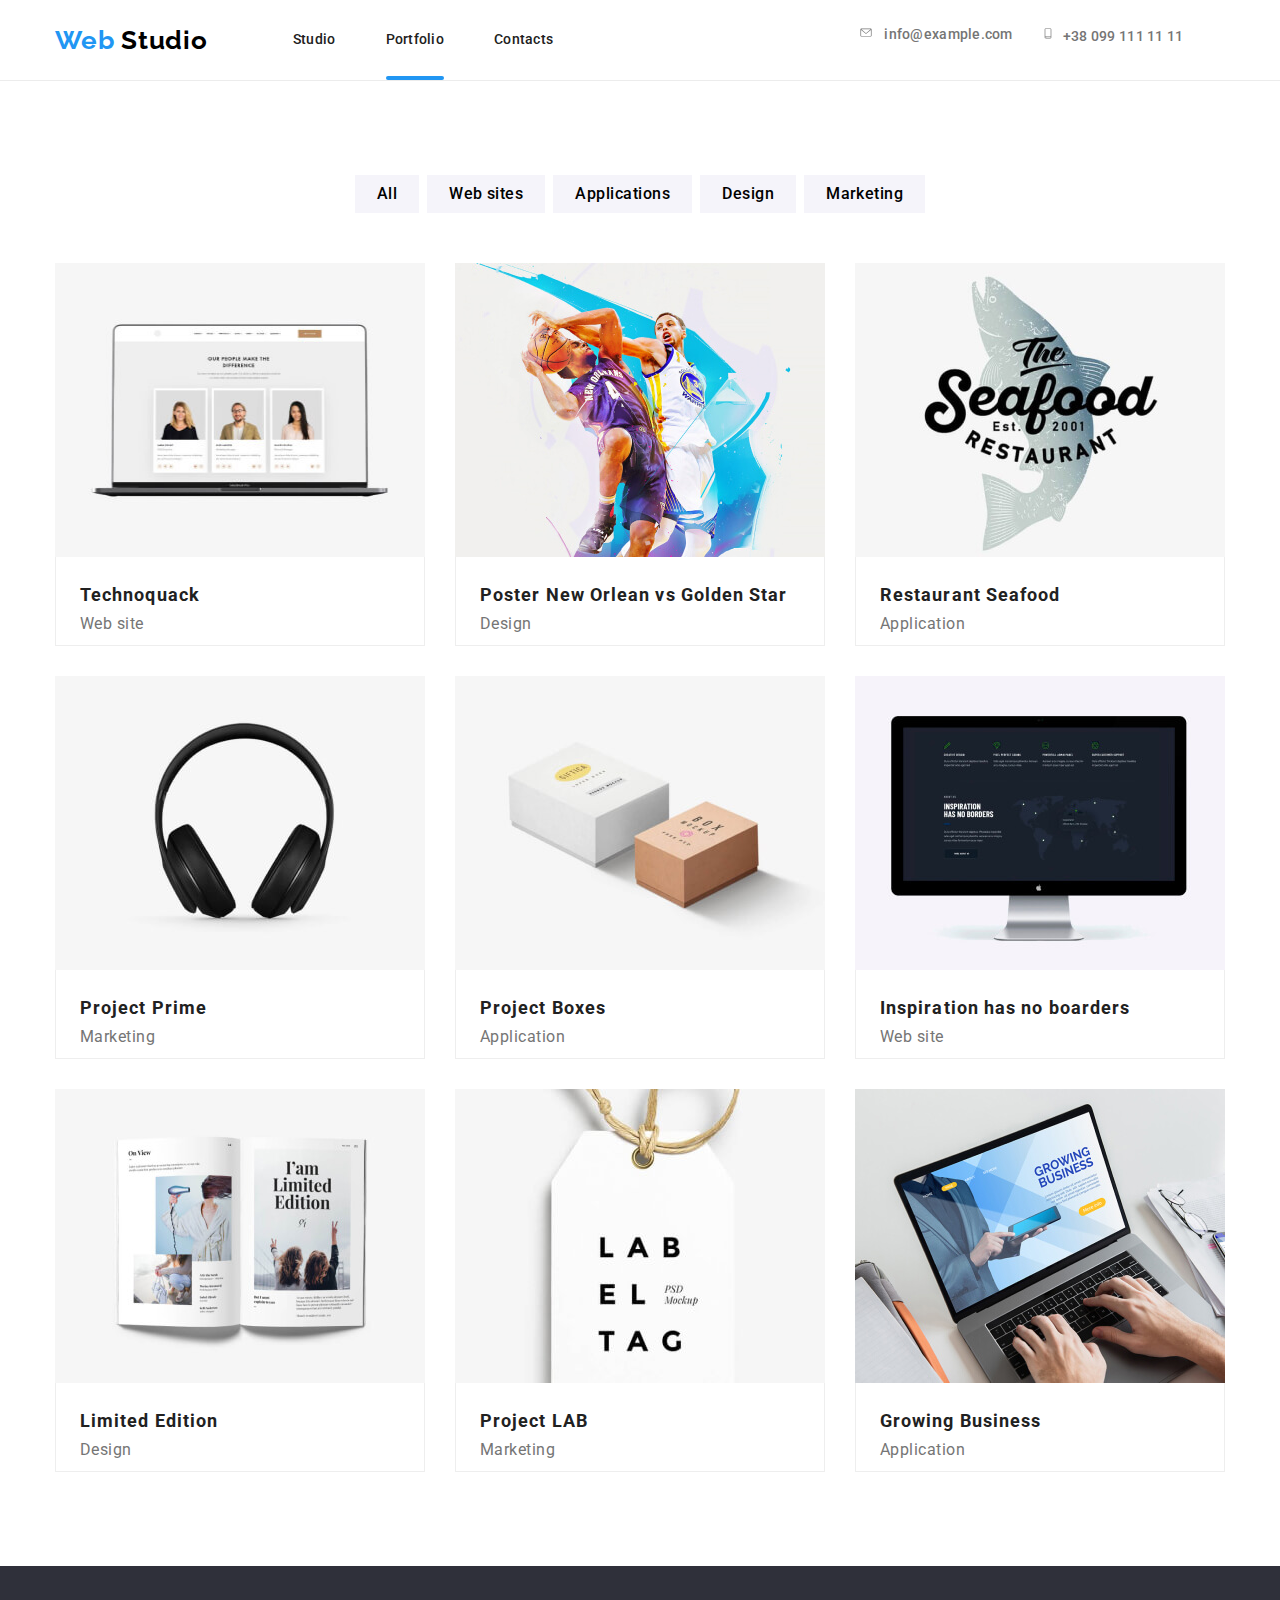
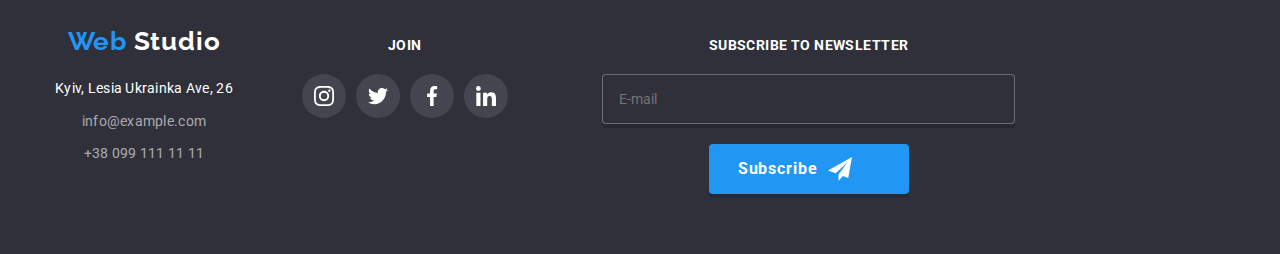
==== commit 5cc8d13e: "add mobile and tablet version studio" ====
--- a/portfolio.html
+++ b/portfolio.html
@@ -14,39 +14,45 @@
 </head>
 <body>
     <header class="header">
-        <div class="container main-nav">
-            <nav class="navigation">
-                <a class="logo link" href="./index.html" aria-label="logo"><span class="logo-name-part">Web
-                    </span>Studio</a>
-                <ul class="navigation-list list">
-                    <li class="navigation-item">
-                        <a class="navigation-link link" href="./index.html">Studio</a>
-                    </li>
-                    <li class="navigation-item">
-                        <a class="navigation-link portfolio-link link" href="./portfolio.html">Portfolio</a>
-                    </li>
-                    <li class="navigation-item">
-                        <a class="navigation-link link" href="./index.html">Contacts</a>
+        <div class="container">
+            <a class="logo link" href="./index.html" aria-label="logo"><span class="logo-name-part">Web </span>Studio</a>
+            <button type="button" class="menu-button" aria-expanded="false" aria-controls="menu-container" data-menu-button>
+                <svg width="40" height="40" aria-label="switch mobile menu">
+                    <use class="icon-menu" href="./images/sprite.svg#menu"></use>
+                    <use class="icon-cross" href="./images/sprite.svg#cross"></use>
+                </svg>
+            </button>
+            <div class="menu-container" id="menu-container" data-menu>
+                <nav class="navigation">
+                    <ul class="navigation-list list">
+                        <li class="navigation-item">
+                            <a class="navigation-link link" href="./index.html">Studio</a>
+                        </li>
+                        <li class="navigation-item">
+                            <a class="navigation-link studio-link link" href="./portfolio.html">Portfolio</a>
+                        </li>
+                        <li class="navigation-item">
+                            <a class="navigation-link link" href="./index.html">Contacts</a>
+                        </li>
+                    </ul>
+                </nav>
+                <ul class="contact list">
+                    <li class="contact-item">
+                        <a class="contact-mail-link link" href="mailto:info@example.com">
+                            <svg class="contact-icon-svg" width="16px" height="11.2px">
+                                <use href="./images/sprite.svg#icon-email"></use>
+                            </svg>info@example.com</a>
+                    </li>
+                    <li class="contact-item">
+                        <a class="contact-tel-link link" href="tel:+380991111111">
+                            <svg class="contact-icon-svg" width="10px" height="14.94px">
+                                <use href="./images/sprite.svg#icon-smartphone"></use>
+                            </svg>+38 099 111 11 11</a>
                     </li>
                 </ul>
-            </nav>
-            <ul class="contact list">
-                <li class="contact-item">
-                    <a class="contact-mail-link link" href="mailto:info@example.com">
-                        <svg class="contact-icon-svg" width="16px" height="11.2px">
-                            <use href="./images/sprite.svg#icon-email"></use>
-                        </svg>info@example.com</a>
-                </li>
-                <li class="contact-item">
-                    <a class="contact-tel-link link" href="tel:+380991111111">
-                        <svg class="contact-icon-svg" width="10px" height="14.94px">
-                            <use href="./images/sprite.svg#icon-smartphone"></use>
-                        </svg>+38 099 111 11 11</a>
-                </li>
-            </ul>
+            </div>
         </div>
     </header>
- 
     <main>
        <section class="section">
         <div class="container">
@@ -252,7 +258,7 @@
             </div>
         </div>
     </footer>
-   
+    <script src="./js/menu.js"></script> 
 </body>
 
 </html>--- a/css/portfolio.min.css
+++ b/css/portfolio.min.css
@@ -1 +1 @@
-.social-icon-link,.social-icon,.filtr-list,.contact-tel-link,.contact-mail-link,.contact,.navigation,.main-nav{display:flex;justify-content:center;align-items:center}.social-icon-link{width:44px;height:44px;border-radius:50%;transition:background-color 250ms cubic-bezier(0.4, 0, 0.2, 1),color 250ms cubic-bezier(0.4, 0, 0.2, 1)}.social-icon-svg{width:20px;height:20px}html{box-sizing:border-box}*,*::before,*::after{box-sizing:inherit}body{font-family:"Roboto",sans-serif;font-size:14px;letter-spacing:.03em;color:#212121;background-color:#fff}.link{text-decoration:none}.list{padding:0;margin:0;list-style-type:none}.container{width:1200px;padding-left:15px;padding-right:15px;margin-left:auto;margin-right:auto}.section{padding-top:94px;padding-bottom:94px}.button{cursor:pointer}.img{display:block}.title{margin-bottom:50px;font-weight:700;font-size:36px;line-height:1.17px;text-align:center;letter-spacing:.03em;color:#212121}.backdrop{position:fixed;top:0;left:0;width:100%;height:100%;background-color:rgba(0,0,0,.2);opacity:1;transition:opacity 250ms cubic-bezier(0.4, 0, 0.2, 1)}.backdrop.is-hidden{opacity:0;pointer-events:none;visibility:hidden}.modal{position:absolute;top:50%;left:50%;transform:translate(-50%, -50%);min-width:528px;min-height:581px;padding:40px;border-radius:4px;background-color:#fff;box-shadow:0px 1px 3px rgba(0,0,0,.12),0px 1px 1px rgba(0,0,0,.14),0px 2px 1px rgba(0,0,0,.2);opacity:1;transition:opacity 250ms cubic-bezier(0.4, 0, 0.2, 1),transform 250ms cubic-bezier(0.4, 0, 0.2, 1)}.contact-form{width:448px;margin-left:auto;margin-right:auto}.contact-form-title{display:block;margin-bottom:30px;font-weight:700;font-size:17px;line-height:1.17;letter-spacing:.03em;text-align:center;color:#212121}.form-field{position:relative;margin-bottom:28px}.contact-form-input{display:block;width:100%;height:40px;padding-top:14px;padding-bottom:14px;padding-left:42px}.contact-form-input,.user-comment{font-family:"Roboto",sans-serif;font-weight:400;font-size:14px;line-height:1.17;letter-spacing:.01em;border:1px solid rgba(33,33,33,.2);border-radius:4px;transition:border 250ms cubic-bezier(0.4, 0, 0.2, 1)}.form-label{position:absolute;top:50%;left:42px;transform:translateY(-50%);transition:color 250ms cubic-bezier(0.4, 0, 0.2, 1),transform 250ms cubic-bezier(0.4, 0, 0.2, 1)}.contact-form-input:focus+.form-label,.contact-form-input:not(:placeholder-shown)+.form-label{transform:translateX(-25px) translateY(-44px);color:#2196f3}.form-icon-svg{position:absolute;top:50%;left:19px;transform:translateY(-50%);display:inline-block;transition:fill 250ms cubic-bezier(0.4, 0, 0.2, 1)}.person{width:12px;height:12px}.phone{width:13px;height:13px}.email{width:15px;height:12px}.contact-form-input:focus~.form-icon-svg{fill:#2196f3}.textarea{margin-bottom:20px}.user-comment{width:100%;height:120px;resize:none;padding:12px 16px}.contact-form-input:focus,.user-comment:focus{border:none}.checkbox-icon{display:inline-block;width:16px;height:15px;margin-right:9px;border:2px solid #212121;border-radius:4px}.checkbox{position:absolute;width:1px;height:1px;margin:-1px;border:0;padding:0;clip:rect(0 0 0 0);overflow:hidden}.checkbox-field{display:flex;align-items:center}.checkbox:checked+.checkbox-icon{border-color:rgba(0,0,0,0);background-color:#2196f3;background-image:url(../images/full-check.svg);background-size:contain;background-origin:border-box}.checkbox-link{color:#2196f3}.close-bt{position:absolute;top:8px;right:8px;display:flex;justify-content:center;align-items:center;width:30px;height:30px;padding:0;border:1px solid rgba(0,0,0,.1);border-radius:50%;background-color:#fff}.close-bt-svg{width:17px;height:17px;fill:#000;transition:fill 250ms cubic-bezier(0.4, 0, 0.2, 1)}.close-bt:hover .close-bt-svg{fill:#2196f3}.header{border-bottom:1px solid #ececec}.logo{font-family:"Raleway",sans-serif;font-weight:700;font-size:26px;line-height:1.19;letter-spacing:.03em;color:#000}.logo-name-part{color:#2196f3}.navigation-list{display:flex;margin-left:85px}.navigation-link{color:#212121}.contact{margin-left:auto}.contact-tel-link,.contact-mail-link{color:#757575}.navigation-item:not(:last-child),.contact-item:not(:last-child){margin-right:50px}.studio-link{position:relative}.studio-link::after{position:absolute;left:0;bottom:0;content:"";display:block;width:100%;height:4px;border-radius:2px;background-color:#2196f3}.navigation-link,.contact-mail-link,.contact-tel-link{display:block;padding-top:32px;padding-bottom:32px;font-weight:500;font-size:14px;line-height:1.14;letter-spacing:.02em;transition:color 250ms cubic-bezier(0.4, 0, 0.2, 1)}.navigation-link:hover,.navigation-link:focus,.contact-mail-link:hover,.contact-mail-link:focus,.contact-tel-link:hover,.contact-tel-link:focus{color:#2196f3}.contact-icon-svg{margin-right:10px;fill:#757575;transition:color 250ms cubic-bezier(0.4, 0, 0.2, 1)}.contact-mail-link:hover .contact-icon-svg,.contact-tel-link:hover .contact-icon-svg,.contact-mail-link:focus .contact-icon-svg,.contact-tel-link:focus .contact-icon-svg{fill:#2196f3}.portfolio-link{position:relative}.portfolio-link::after{position:absolute;left:0;bottom:0;content:" ";display:block;width:100%;height:4px;border-radius:2px;background-color:#2196f3}.filtr-list{margin-bottom:50px}.filtr-item:not(:last-child){margin-right:8px}.filtr-button{width:130px;height:38px;font-weight:500;font-size:16px;line-height:1.39;text-align:center;letter-spacing:.03em;border:none;background-color:#f5f4fa;padding:6px 22px;transition:color 250ms cubic-bezier(0.4, 0, 0.2, 1),background-color 250ms cubic-bezier(0.4, 0, 0.2, 1),box-shadow 250ms cubic-bezier(0.4, 0, 0.2, 1)}.filtr-button:hover,.filtr-button:focus{color:#fff;background-color:#2196f3;box-shadow:0px 3px 1px rgba(0,0,0,.1),0px 1px 2px rgba(0,0,0,.08),0px 2px 2px rgba(0,0,0,.12);border-radius:4px}.our-works-title{margin-top:0;margin-bottom:10px;font-weight:700;font-size:18px;line-height:2;letter-spacing:.06em;color:#212121}.our-works-list{display:flex;flex-wrap:wrap}.our-works-item{width:370px;margin-right:30px;margin-bottom:30px}.our-works-item:nth-child(3n){margin-right:0}.our-works-item:nth-last-child(-n+3){margin-bottom:0}.our-works-item:hover{box-shadow:0px 1px 1px rgba(0,0,0,.12),0px 4px 4px rgba(0,0,0,.06),1px 4px 6px rgba(0,0,0,.16)}.description{font-size:14px;letter-spacing:.03em;margin-top:0;line-height:1.71;color:#757575;margin-bottom:0}.our-works-link{display:block;transition:box-shadow 250ms cubic-bezier(0.4, 0, 0.2, 1)}.our-works-thumb{position:relative;overflow:hidden}.our-works-pic-text{position:absolute;top:0;left:0;margin:0;padding:63px 24px;width:100%;height:100%;font-weight:400;font-size:18px;line-height:1.55;letter-spacing:.03em;color:#fff;text-align:center;background-color:rgba(33,150,243,.9);transform:translateY(100%);transition:transform 250ms cubic-bezier(0.4, 0, 0.2, 1)}.our-works-link:hover .our-works-pic-text{transform:translateY(0)}.card-content{padding:20px 24px;background-color:#fff;border-left:1px solid #eee;border-bottom:1px solid #eee;border-right:1px solid #eee}.our-works-text{font-size:16px;line-height:1.9px}.social-icon-item:not(:last-child){margin-right:10px}.social-icon-link:hover{background-color:#2196f3}.footer-page{background-color:#2f303a}.footer-page .container{display:flex;padding-top:60px;align-items:baseline;padding-bottom:60px}.footer-addres{margin-right:69px}.footer-logo{display:block;margin-bottom:20px;font-family:"Raleway";font-weight:700;font-size:26px;line-height:1.19;letter-spacing:.03em;color:#000}.addres{font-style:normal;display:block;font-weight:400;font-size:14px;line-height:1.71;letter-spacing:.02em}.addres-item:not(:last-child){margin-bottom:9px}.addres-link{color:#fff;transition:color 250ms cubic-bezier(0.4, 0, 0.2, 1)}.addres-link:hover,.addres-link:focus{color:#2196f3}.contact-mail-link-footer,.contact-tel-link-footer{color:rgba(255,255,255,.6);transition:color 250ms cubic-bezier(0.4, 0, 0.2, 1)}.contact-mail-link-footer:hover,.contact-mail-link-footer:focus,.contact-tel-link-footer:hover,.contact-tel-link-footer:focus{color:#2196f3}.social-link-footer{transition:background-color 250ms cubic-bezier(0.4, 0, 0.2, 1)}.social-icon-svg-footer{fill:#fff}.footer-social-icon{background-color:rgba(255,255,255,.1);border-radius:50%}.footer-join{margin-right:94px}.join{display:block;margin-bottom:20px;font-weight:700;font-size:14px;line-height:1.14;letter-spacing:.03em;color:#fff;text-transform:uppercase}.logo-accent-footer{color:#fff}.text-footer{margin-top:0;margin-bottom:20px;font-weight:700;font-size:14px;line-height:1.14;letter-spacing:.03em;text-transform:uppercase;color:#fff}.contact-form-input-footer{width:358px;padding-top:16px;padding-left:16px;padding-bottom:16px;margin-right:12px;border:1px solid rgba(255,255,255,.3);border-radius:4px;box-shadow:0px 4px rgba(0,0,0,.15);background-color:#2f303a}.contact-form-input-footer:focus{outline:none;border:1px solid #2196f3;border-radius:4px}.button-sb{display:inline-flex;align-items:center;width:200px;padding-top:10px;padding-left:29px;padding-bottom:10px;background-color:#2196f3;color:#fff;font-weight:700;font-size:16px;line-height:1.9;letter-spacing:.06em;border:none;border-radius:4px;box-shadow:0px 4px rgba(0,0,0,.15);cursor:pointer}.icon-send{margin-left:10px}/*# sourceMappingURL=portfolio.min.css.map */+.social-icon-link,.social-icon,.filtr-list{display:flex;justify-content:center;align-items:center}.social-icon-link{width:44px;height:44px;border-radius:50%;transition:background-color 250ms cubic-bezier(0.4, 0, 0.2, 1),color 250ms cubic-bezier(0.4, 0, 0.2, 1)}.social-icon-svg{width:20px;height:20px}html{box-sizing:border-box}*,*::before,*::after{box-sizing:inherit}body{font-family:"Roboto",sans-serif;font-size:14px;letter-spacing:.03em;color:#212121;background-color:#fff}body.modal-open{overflow:hidden}.link{text-decoration:none}.list{padding:0;margin:0;list-style-type:none}.container{padding-left:15px;padding-right:15px;margin-left:auto;margin-right:auto}@media screen and (min-width: 480px){.container{width:480px}}@media screen and (min-width: 768px){.container{width:768px}}@media screen and (min-width: 1200px){.container{width:1200px}}.section{padding-top:60px;padding-bottom:60px}@media screen and (min-width: 1200px){.section{padding-top:94px;padding-bottom:94px}}.button{cursor:pointer}.img{display:block}.title{margin-top:0;margin-bottom:30px;font-weight:700;font-size:28px;line-height:1.17;text-align:center;letter-spacing:.03em;color:#212121}@media screen and (min-width: 1200px){.title{font-size:36px;margin-bottom:50px}}.backdrop{position:fixed;top:0;left:0;width:100%;height:100%;background-color:rgba(0,0,0,.2);opacity:1;transition:opacity 250ms cubic-bezier(0.4, 0, 0.2, 1);padding:93px 15px;overflow-y:scroll}@media screen and (min-width: 768px){.backdrop{padding:208px 159px}}@media screen and (min-width: 768px){.backdrop{padding:221px 536px}}.backdrop.is-hidden{opacity:0;pointer-events:none;visibility:hidden}.modal{position:absolute;top:50%;left:50%;transform:translate(-50%, -50%);min-width:450px;min-height:609px;padding:40px;border-radius:4px;background-color:#fff;box-shadow:0px 1px 3px rgba(0,0,0,.12),0px 1px 1px rgba(0,0,0,.14),0px 2px 1px rgba(0,0,0,.2);opacity:1;transition:opacity 250ms cubic-bezier(0.4, 0, 0.2, 1),transform 250ms cubic-bezier(0.4, 0, 0.2, 1)}@media screen and (min-width: 1200px){.modal{min-width:528px;min-height:581px}}.contact-form{margin-left:auto;margin-right:auto}.contact-form-title{display:block;margin-bottom:30px;font-weight:700;font-size:17px;line-height:1.17;letter-spacing:.03em;text-align:center;color:#212121}.form-field{position:relative;margin-bottom:28px}.contact-form-input{display:block;width:100%;height:40px;padding-top:14px;padding-bottom:14px;padding-left:42px}.contact-form-input,.user-comment{font-family:"Roboto",sans-serif;font-weight:400;font-size:14px;line-height:1.17;letter-spacing:.01em;border:1px solid rgba(33,33,33,.2);border-radius:4px;transition:border 250ms cubic-bezier(0.4, 0, 0.2, 1)}.form-label{position:absolute;top:50%;left:42px;transform:translateY(-50%);transition:color 250ms cubic-bezier(0.4, 0, 0.2, 1),transform 250ms cubic-bezier(0.4, 0, 0.2, 1)}.contact-form-input:focus+.form-label,.contact-form-input:not(:placeholder-shown)+.form-label{transform:translateX(-25px) translateY(-44px);color:#2196f3}.form-icon-svg{position:absolute;top:50%;left:19px;transform:translateY(-50%);display:inline-block;transition:fill 250ms cubic-bezier(0.4, 0, 0.2, 1)}.person{width:12px;height:12px}.phone{width:13px;height:13px}.email{width:15px;height:12px}.contact-form-input:focus~.form-icon-svg{fill:#2196f3}.textarea{margin-bottom:20px}.user-comment{width:100%;height:120px;resize:none;padding:12px 16px}.contact-form-input:focus,.user-comment:focus{border:none}.checkbox-icon{display:inline-block;width:16px;height:15px;margin-right:9px;border:2px solid #212121;border-radius:4px}.checkbox{position:absolute;width:1px;height:1px;margin:-1px;border:0;padding:0;clip:rect(0 0 0 0);overflow:hidden}.checkbox-field{display:flex;align-items:center}.checkbox:checked+.checkbox-icon{border-color:rgba(0,0,0,0);background-color:#2196f3;background-image:url(../images/full-check.svg);background-size:contain;background-origin:border-box}.checkbox-link{color:#2196f3}.close-bt{position:absolute;top:8px;right:8px;display:flex;justify-content:center;align-items:center;width:30px;height:30px;padding:0;border:1px solid rgba(0,0,0,.1);border-radius:50%;background-color:#fff}.close-bt-svg{width:17px;height:17px;fill:#000;transition:fill 250ms cubic-bezier(0.4, 0, 0.2, 1)}.close-bt:hover .close-bt-svg{fill:#2196f3}.logo{font-family:"Raleway",sans-serif;font-weight:700;font-size:24px;line-height:1.17;letter-spacing:.03em;color:#000}@media screen and (min-width: 768px){.logo{margin-right:81px}}@media screen and (min-width: 1200px){.logo{font-size:26px;line-height:1.19;margin-right:85px}}.logo-name-part{color:#2196f3}.menu-button{display:inline-flex;margin:0;padding:0;margin-left:auto;border:none;background-color:rgba(0,0,0,0)}@media screen and (min-width: 768px){.menu-button{display:none}}.menu-button .icon-cross{display:none}.menu-button.is-open .icon-cross{display:block}.menu-button.is-open .icon-menu{display:none}.menu-container{background-color:#fff;text-align:center}.menu-container.is-open{display:block}@media screen and (max-width: 767px){.menu-container{display:none;position:absolute;top:100%;left:0;width:100%;padding-top:60px;padding-bottom:60px;box-shadow:0px 4px 8px rgba(0,0,0,.04),0px 2px 4px rgba(0,0,0,.08),0px 1px 3px rgba(0,0,0,.16)}}@media screen and (min-width: 768px){.menu-container{display:flex;align-items:center}}.header{position:relative;border-bottom:1px solid #ececec}@media screen and (max-width: 767px){.header{padding-top:10px;padding-bottom:10px}}.header>.container{display:flex;align-items:center}@media screen and (max-width: 767px){.navigation{margin-bottom:60px}}@media screen and (min-width: 768px){.navigation{margin-right:84px}}@media screen and (min-width: 1200px){.navigation{margin-right:305px}}@media screen and (min-width: 768px){.navigation-list{display:flex;align-items:center}}@media screen and (max-width: 767px){.navigation-item:not(:last-child){margin-bottom:30px}}@media screen and (min-width: 768px){.navigation-item:not(:last-child){margin-right:50px}}.navigation-link{color:#212121}@media screen and (max-width: 767px){.navigation-link{padding-top:10px;padding-bottom:10px}}@media screen and (min-width: 768px){.navigation-link{padding-top:32px;padding-bottom:32px}}.contact{margin-bottom:10px}@media screen and (min-width: 1200px){.contact{display:flex}}@media screen and (max-width: 767px){.contact-item:not(:last-child){margin-bottom:16px}}@media screen and (max-width: 1199px){.contact-item:not(:last-child){margin-bottom:10px}}@media screen and (min-width: 1200px){.contact-item:not(:last-child){margin-right:30px}}.contact-tel-link,.contact-mail-link{color:#757575}.navigation-link,.contact-mail-link,.contact-tel-link{letter-spacing:.02em;font-weight:500;display:inline-block;transition:color 250ms cubic-bezier(0.4, 0, 0.2, 1)}@media screen and (max-width: 767px){.navigation-link,.contact-mail-link,.contact-tel-link{font-size:18px;line-height:1.16}}@media screen and (min-width: 768px){.navigation-link,.contact-mail-link,.contact-tel-link{font-size:14px;line-height:1.14}}.navigation-link:hover,.navigation-link:focus,.contact-mail-link:hover,.contact-mail-link:focus,.contact-tel-link:hover,.contact-tel-link:focus{color:#2196f3}.studio-link{position:relative}.studio-link::after{position:absolute;left:0;bottom:0;content:"";display:block;width:100%;height:4px;border-radius:2px;background-color:#2196f3}.contact-icon-svg{margin-right:10px;fill:#757575;transition:color 250ms cubic-bezier(0.4, 0, 0.2, 1)}.contact-mail-link:hover .contact-icon-svg,.contact-tel-link:hover .contact-icon-svg,.contact-mail-link:focus .contact-icon-svg,.contact-tel-link:focus .contact-icon-svg{fill:#2196f3}.filtr-list{margin-bottom:50px}.filtr-item:not(:last-child){margin-right:8px}.filtr-button{height:38px;font-weight:500;font-size:16px;line-height:1.39;text-align:center;letter-spacing:.03em;border:none;background-color:#f5f4fa;padding:6px 22px;transition:color 250ms cubic-bezier(0.4, 0, 0.2, 1),background-color 250ms cubic-bezier(0.4, 0, 0.2, 1),box-shadow 250ms cubic-bezier(0.4, 0, 0.2, 1)}.filtr-button:hover,.filtr-button:focus{color:#fff;background-color:#2196f3;box-shadow:0px 3px 1px rgba(0,0,0,.1),0px 1px 2px rgba(0,0,0,.08),0px 2px 2px rgba(0,0,0,.12);border-radius:4px}.our-works-title{margin-top:0;margin-bottom:10px;font-weight:700;font-size:18px;line-height:2;letter-spacing:.06em;color:#212121}.our-works-list{display:flex;flex-wrap:wrap}.our-works-item{width:370px;margin-right:30px;margin-bottom:30px}.our-works-item:nth-child(3n){margin-right:0}.our-works-item:nth-last-child(-n+3){margin-bottom:0}.our-works-item:hover{box-shadow:0px 1px 1px rgba(0,0,0,.12),0px 4px 4px rgba(0,0,0,.06),1px 4px 6px rgba(0,0,0,.16)}.description{font-size:14px;letter-spacing:.03em;margin-top:0;line-height:1.71;color:#757575;margin-bottom:0}.our-works-link{display:block;transition:box-shadow 250ms cubic-bezier(0.4, 0, 0.2, 1)}.our-works-thumb{position:relative;overflow:hidden}.our-works-pic-text{position:absolute;top:0;left:0;margin:0;padding:63px 24px;width:100%;height:100%;font-weight:400;font-size:18px;line-height:1.55;letter-spacing:.03em;color:#fff;text-align:center;background-color:rgba(33,150,243,.9);transform:translateY(100%);transition:transform 250ms cubic-bezier(0.4, 0, 0.2, 1)}.our-works-link:hover .our-works-pic-text{transform:translateY(0)}.card-content{padding:20px 24px;background-color:#fff;border-left:1px solid #eee;border-bottom:1px solid #eee;border-right:1px solid #eee}.our-works-text{font-size:16px;line-height:1.9px}.social-icon-item:not(:last-child){margin-right:10px}.social-icon-link:hover{background-color:#2196f3}.footer-page{background-color:#2f303a}.footer-page .container{padding-top:60px;padding-bottom:60px;text-align:center}@media screen and (min-width: 1200px){.footer-page .container{display:flex;align-items:baseline}}@media screen and (min-width: 1200px){.footer-addres{margin-right:69px}}.footer-logo{display:block;margin-bottom:20px;font-family:"Raleway";font-weight:700;font-size:26px;line-height:1.19;letter-spacing:.03em;color:#000}.addres{font-style:normal;display:block;font-weight:400;font-size:14px;line-height:1.71;letter-spacing:.02em}@media screen and (max-width: 767px){.addres{margin-bottom:60px}}.addres-item:not(:last-child){margin-bottom:9px}.addres-link{color:#fff;transition:color 250ms cubic-bezier(0.4, 0, 0.2, 1)}.addres-link:hover,.addres-link:focus{color:#2196f3}.contact-mail-link-footer,.contact-tel-link-footer{color:rgba(255,255,255,.6);transition:color 250ms cubic-bezier(0.4, 0, 0.2, 1)}.contact-mail-link-footer:hover,.contact-mail-link-footer:focus,.contact-tel-link-footer:hover,.contact-tel-link-footer:focus{color:#2196f3}.social-link-footer{transition:background-color 250ms cubic-bezier(0.4, 0, 0.2, 1)}.social-icon-svg-footer{fill:#fff}.footer-social-icon{background-color:rgba(255,255,255,.1);border-radius:50%}@media screen and (max-width: 767px){.footer-join{margin-bottom:60px}}@media screen and (min-width: 1200px){.footer-join{margin-right:94px}}.join{display:block;margin-bottom:20px;font-weight:700;font-size:14px;line-height:1.14;letter-spacing:.03em;color:#fff;text-transform:uppercase}.logo-accent-footer{color:#fff}.text-footer{margin-top:0;margin-bottom:20px;font-weight:700;font-size:14px;line-height:1.14;letter-spacing:.03em;text-transform:uppercase;color:#fff}.contact-form-input-footer{width:100%;padding-top:16px;padding-left:16px;padding-bottom:16px;margin-bottom:20px;border:1px solid rgba(255,255,255,.3);border-radius:4px;box-shadow:0px 4px rgba(0,0,0,.15);background-color:#2f303a}@media screen and (min-width: 1200px){.contact-form-input-footer{margin-right:12px}}.contact-form-input-footer:fokus,.contact-form-input-footer:hover{outline:none;border:1px solid #2196f3;border-radius:4px}.button-sb{display:inline-flex;align-items:center;width:200px;padding-top:10px;padding-left:29px;padding-bottom:10px;background-color:#2196f3;color:#fff;font-weight:700;font-size:16px;line-height:1.9;letter-spacing:.06em;border:none;border-radius:4px;box-shadow:0px 4px rgba(0,0,0,.15);cursor:pointer}.icon-send{margin-left:10px}/*# sourceMappingURL=portfolio.min.css.map */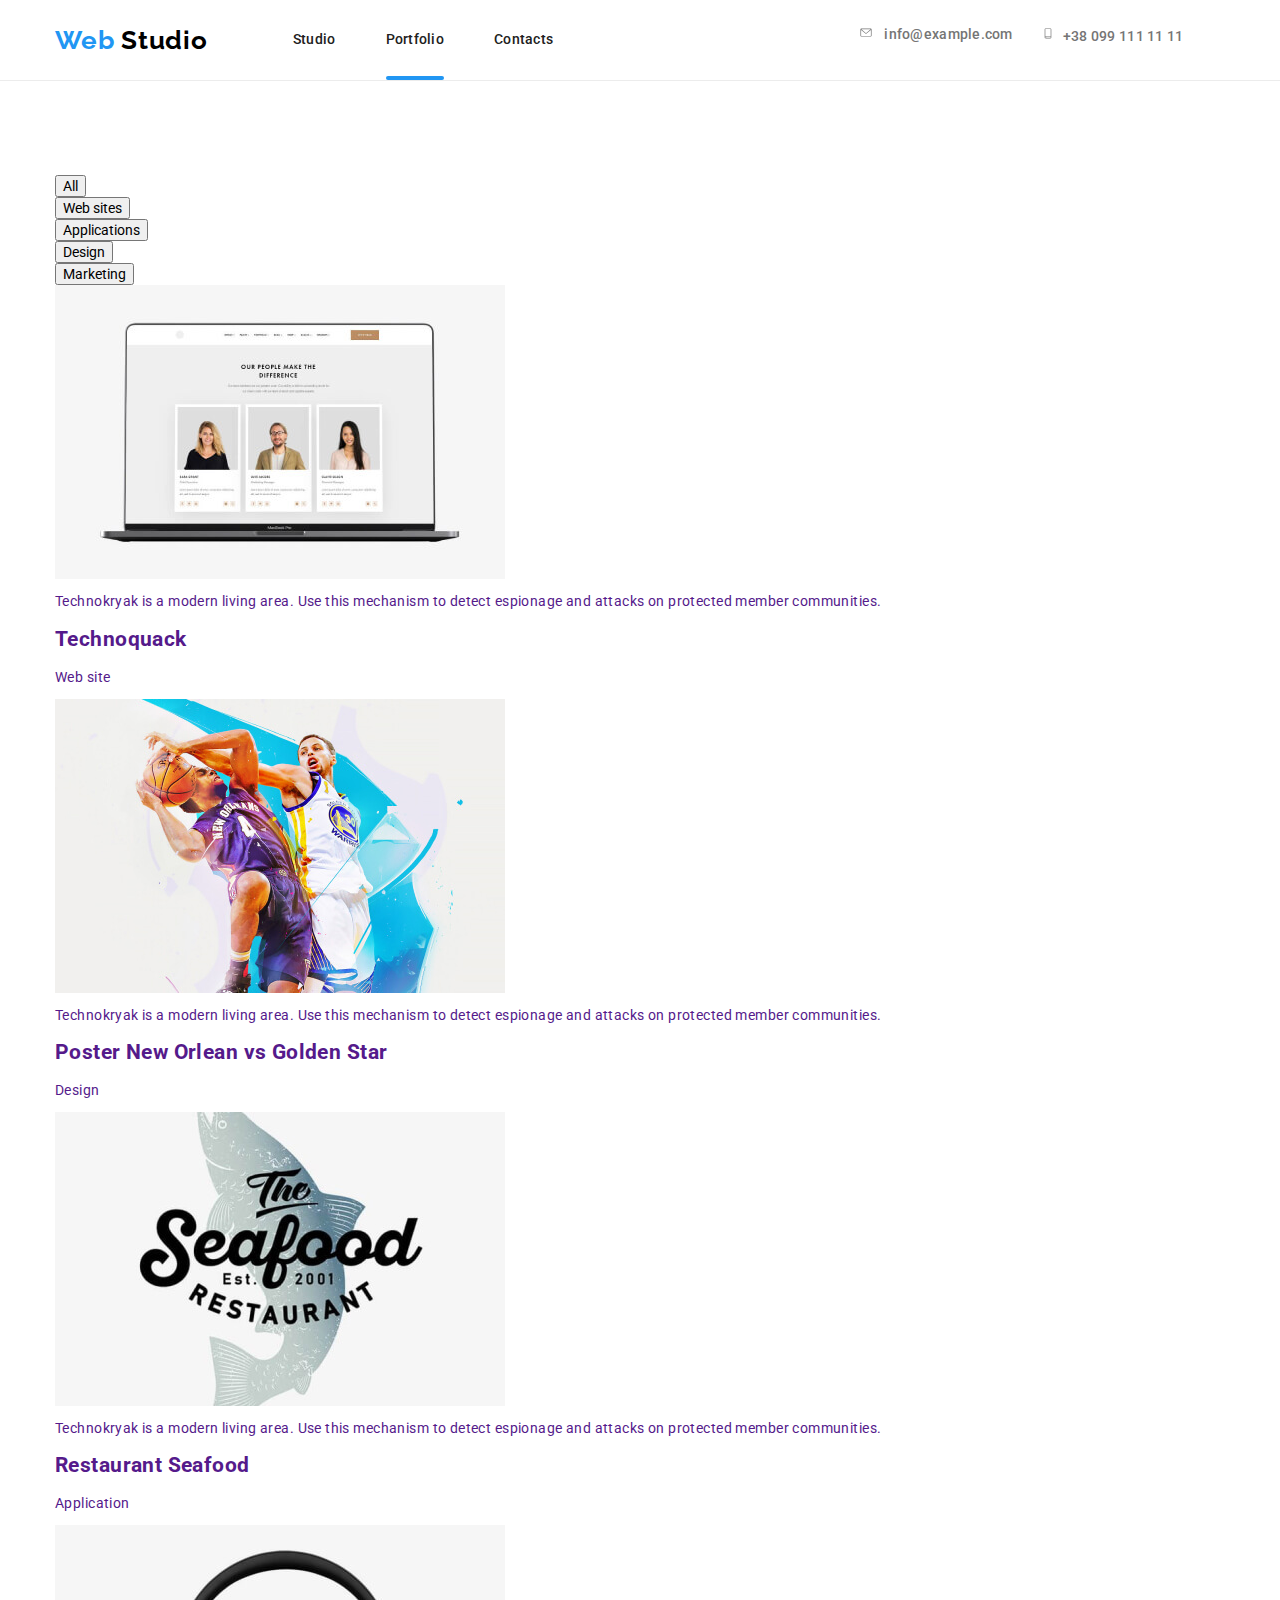
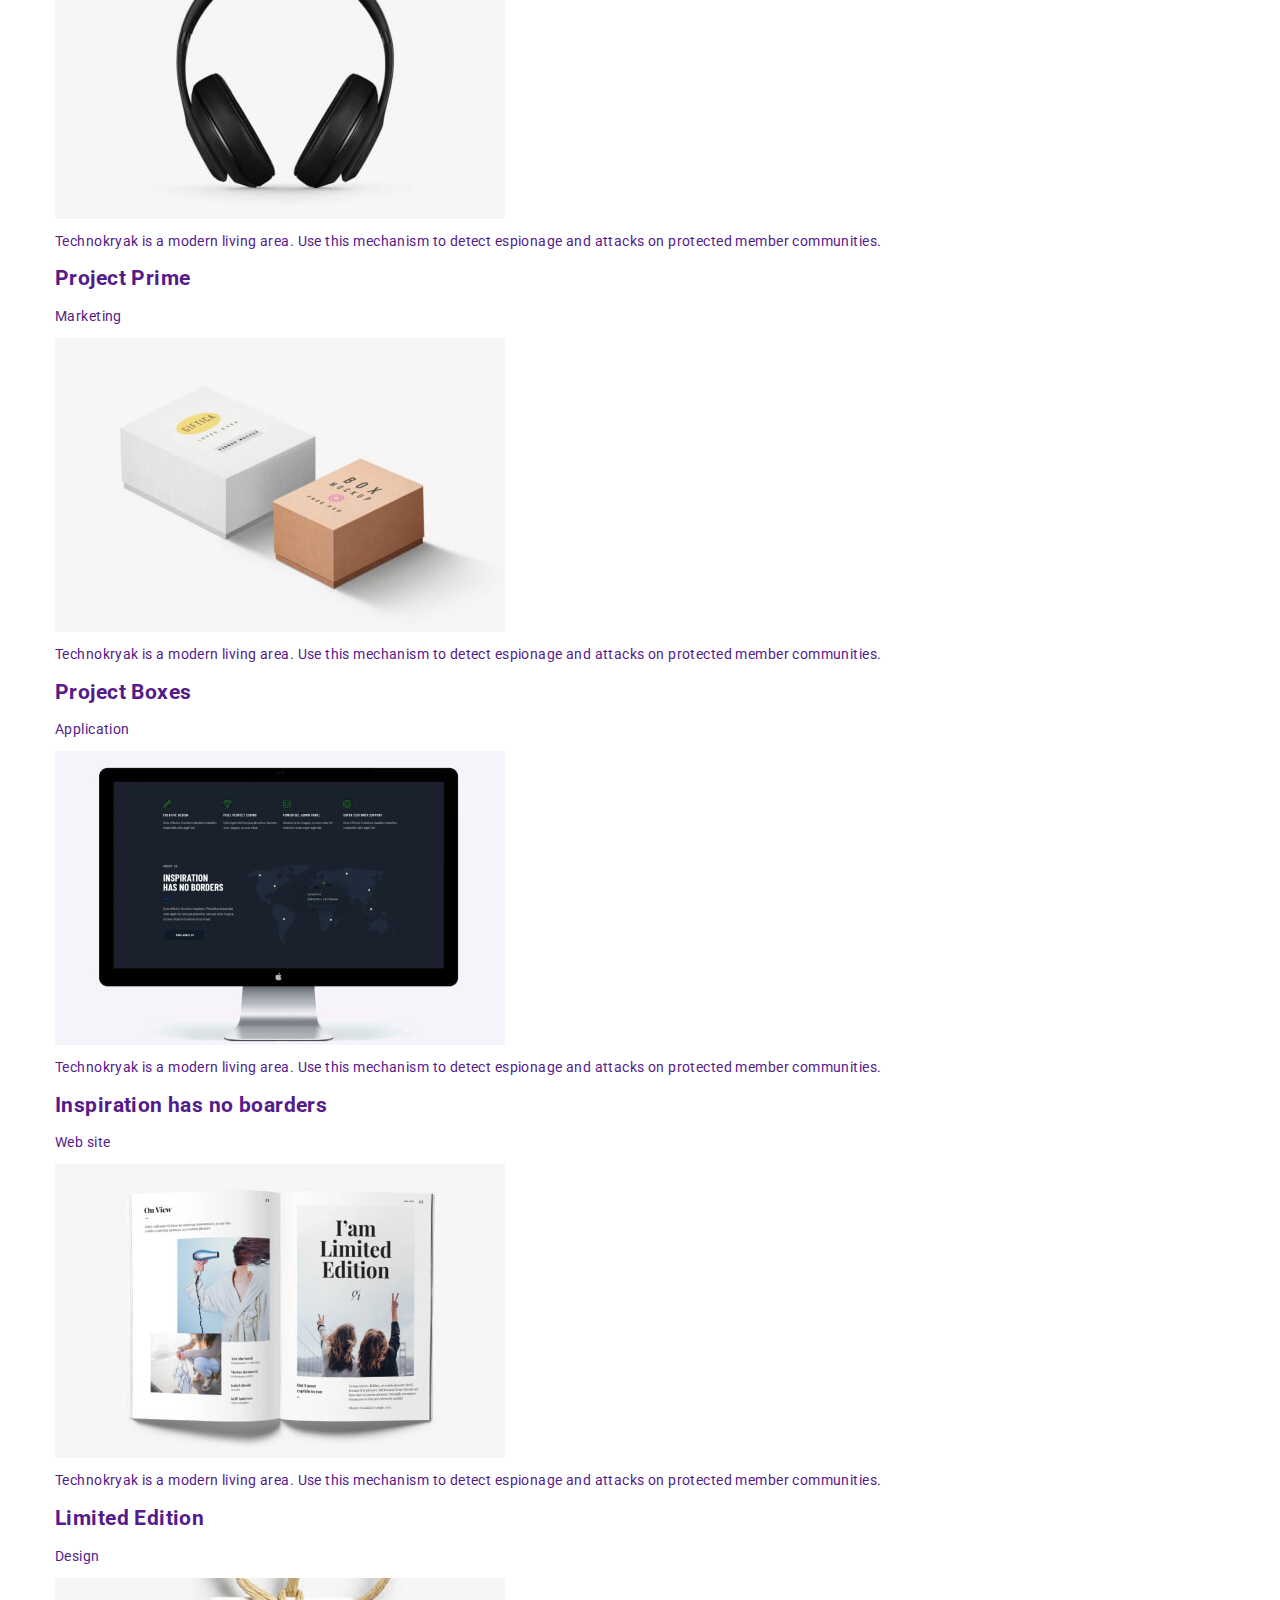
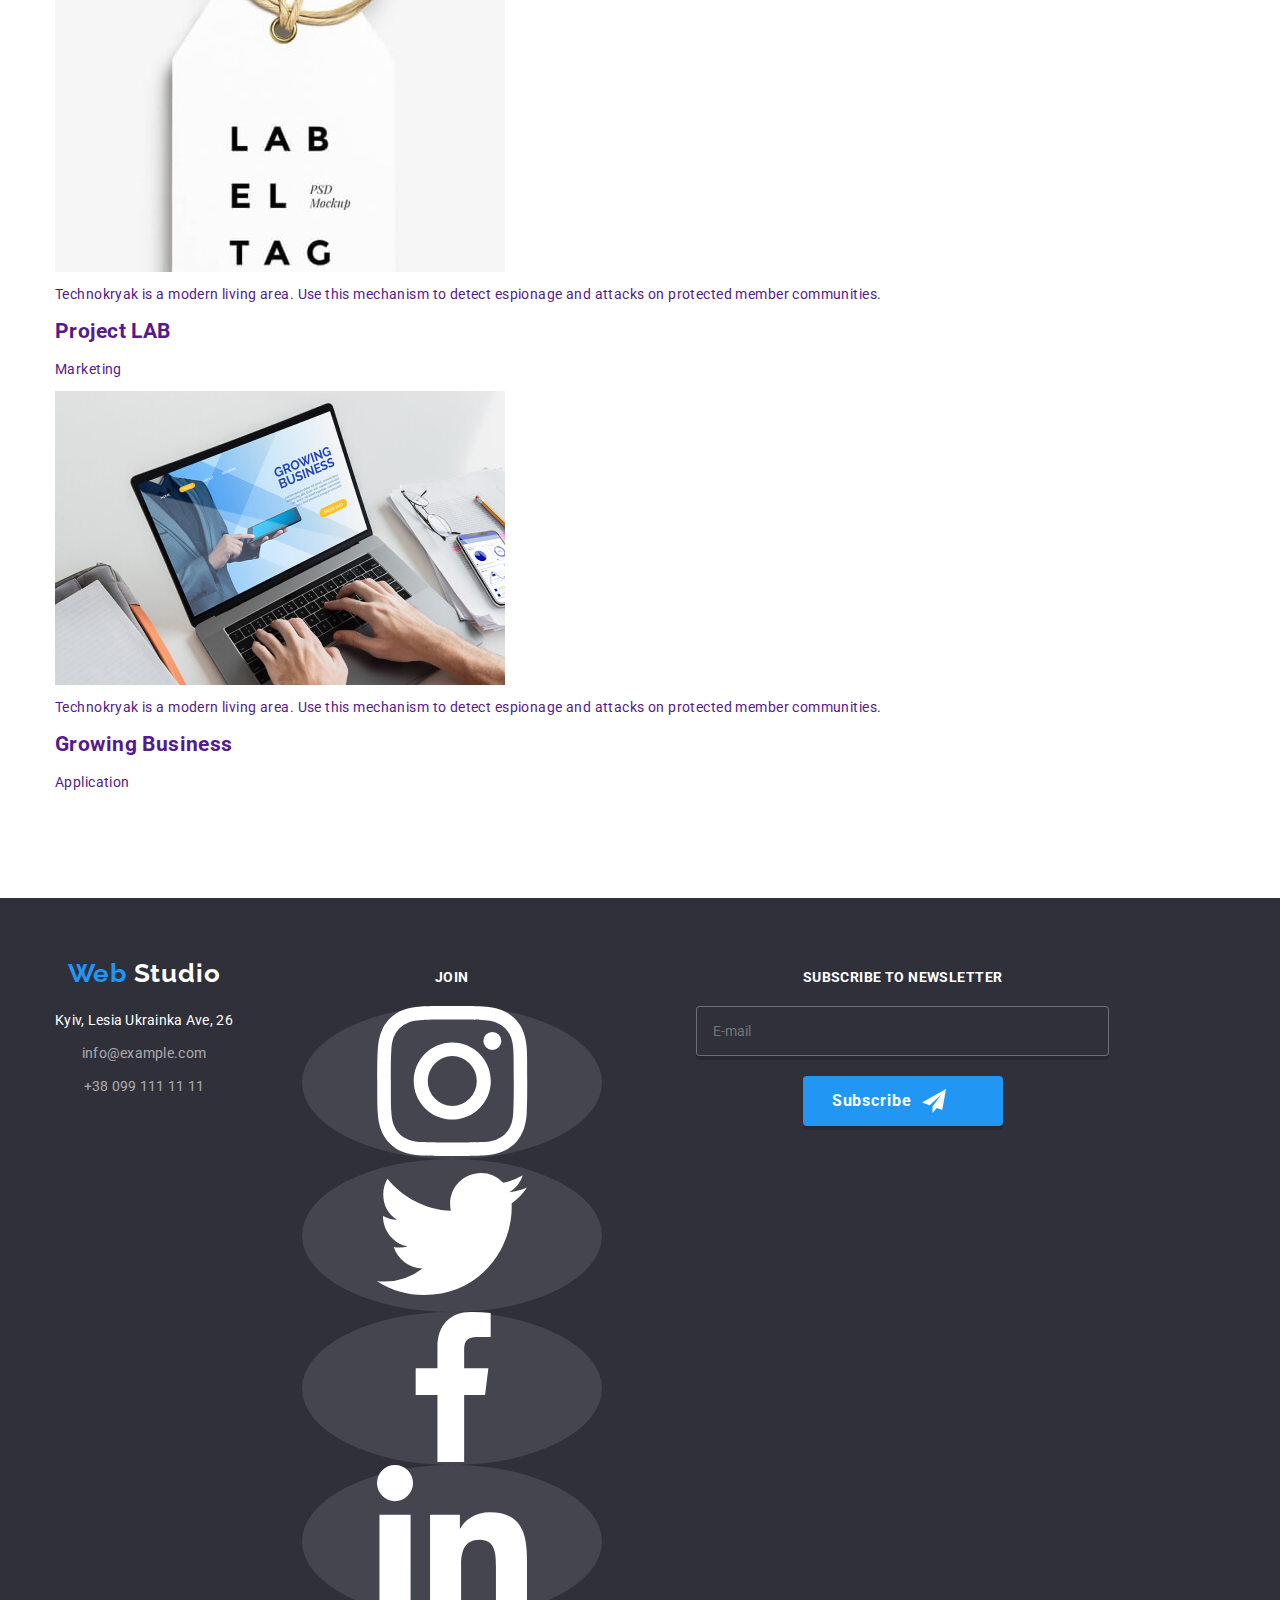
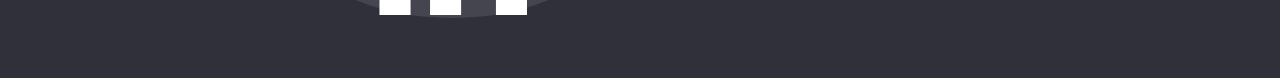
==== commit cbb2dd34: "add img portfolio" ====
--- a/portfolio.html
+++ b/portfolio.html
@@ -74,17 +74,16 @@
                     <button class="filtr-button button" type="button">Marketing</button>
                 </li>
             </ul>
-        </div>
-        <div class="container">
             <h1 hidden>Our works</h1>
             <ul class="our-works-list list">
                 <li class="our-works-item">
                     <a class="our-works-link link" href="">
                         <div class="our-works-thumb">
-                            <img class="our-works-pic img" src="./images/portfolio/technoquack.jpg" alt="notebook" width="370" height="294">
-                            <p class="our-works-pic-text">Technokryak is a modern living area. Use this mechanism to detect espionage and attacks on protected member communities.</p>
-                        </div>
-                     <div class="card-content">
+                            <img class="our-works-pic img" src="./images/portfolio/mobile/mobile-technokriak.jpg" alt="notebook">
+                            <p class="our-works-pic-text">Technokryak is a modern living area. Use this mechanism to detect
+                                espionage and attacks on protected member communities.</p>
+                        </div>
+                        <div class="card-content">
                             <h2 class="our-works-title">Technoquack</h2>
                             <p class="our-works-text description">Web site</p>
                         </div>
@@ -93,23 +92,27 @@
                 <li class="our-works-item">
                     <a class="our-works-link link" href="">
                         <div class="our-works-thumb">
-                            <img class="our-works-pic img" src="./images/portfolio/poster_new_orlean.jpg" alt="poster with basketbolists" width="370" height="294">
-                            <p class="our-works-pic-text">Technokryak is a modern living area. Use this mechanism to detect espionage and attacks on protected member communities.</p>
-                        </div>
-                     <div class="card-content">
-                        <h2 class="our-works-title">Poster New Orlean vs Golden Star</h2>
-                        <p class="our-works-text description">Design</p>
-                       </div>
-                    </a>
-                </li>
-                <li class="our-works-item">
-                    <a class="our-works-link link" href="">
-                        <div class="our-works-thumb">
-                            <img class="our-works-pic img" src="./images/portfolio/restaurant-seafood.jpg" alt="logo restaurant seafood" width="370" height="294">
-                            <p class="our-works-pic-text">Technokryak is a modern living area. Use this mechanism to detect espionage and attacks on
+                            <img class="our-works-pic img" src="./images/portfolio/mobile/mobile-poster.jpg"
+                                alt="poster with basketbolists">
+                            <p class="our-works-pic-text">Technokryak is a modern living area. Use this mechanism to detect
+                                espionage and attacks on protected member communities.</p>
+                        </div>
+                        <div class="card-content">
+                            <h2 class="our-works-title">Poster New Orlean vs Golden Star</h2>
+                            <p class="our-works-text description">Design</p>
+                        </div>
+                    </a>
+                </li>
+                <li class="our-works-item">
+                    <a class="our-works-link link" href="">
+                        <div class="our-works-thumb">
+                            <img class="our-works-pic img" src="./images/portfolio/mobile/mobile-restaurant.jpg"
+                                alt="logo restaurant seafood">
+                            <p class="our-works-pic-text">Technokryak is a modern living area. Use this mechanism to detect
+                                espionage and attacks on
                                 protected member communities.</p>
                         </div>
-                     <div class="card-content">
+                        <div class="card-content">
                             <h2 class="our-works-title">Restaurant Seafood</h2>
                             <p class="our-works-text description">Application</p>
                         </div>
@@ -118,10 +121,11 @@
                 <li class="our-works-item">
                     <a class="our-works-link link" href="">
                         <div class="our-works-thumb">
-                            <img class="our-works-pic img" src="./images/portfolio/project-prime.jpg" alt="headphones" width="370" height="294">
-                            <p class="our-works-pic-text">Technokryak is a modern living area. Use this mechanism to detect espionage and attacks on protected member communities.</p>
-                        </div>
-                      <div class="card-content">
+                            <img class="our-works-pic img" src="./images/portfolio/mobile/mobile-project-prime.jpg" alt="headphones">
+                            <p class="our-works-pic-text">Technokryak is a modern living area. Use this mechanism to detect
+                                espionage and attacks on protected member communities.</p>
+                        </div>
+                        <div class="card-content">
                             <h2 class="our-works-title">Project Prime</h2>
                             <p class="our-works-text description">Marketing</p>
                         </div>
@@ -130,10 +134,11 @@
                 <li class="our-works-item">
                     <a class="our-works-link link" href="">
                         <div class="our-works-thumb">
-                            <img class="our-works-pic img" src="./images/portfolio/project-boxes.jpg" alt="two boxes" width="370" height="294">
-                            <p class="our-works-pic-text">Technokryak is a modern living area. Use this mechanism to detect espionage and attacks on protected member communities.</p>
-                        </div>
-                     <div class="card-content">
+                            <img class="our-works-pic img" src="./images/portfolio/mobile/mobile-project-boxes.jpg" alt="two boxes">
+                            <p class="our-works-pic-text">Technokryak is a modern living area. Use this mechanism to detect
+                                espionage and attacks on protected member communities.</p>
+                        </div>
+                        <div class="card-content">
                             <h2 class="our-works-title">Project Boxes</h2>
                             <p class="our-works-text description">Application</p>
                         </div>
@@ -142,10 +147,11 @@
                 <li class="our-works-item">
                     <a class="our-works-link link" href="">
                         <div class="our-works-thumb">
-                            <img class="our-works-pic img" src="./images/portfolio/inspiration-has-no-borders.jpg" alt="monitor" width="370" height="294">
-                            <p class="our-works-pic-text">Technokryak is a modern living area. Use this mechanism to detect espionage and attacks on protected member communities.</p>
-                        </div>
-                     <div class="card-content">
+                            <img class="our-works-pic img" src="./images/portfolio/mobile/mobile-inspiration.jpg" alt="monitor">
+                            <p class="our-works-pic-text">Technokryak is a modern living area. Use this mechanism to detect
+                                espionage and attacks on protected member communities.</p>
+                        </div>
+                        <div class="card-content">
                             <h2 class="our-works-title">Inspiration has no boarders</h2>
                             <p class="our-works-text description">Web site</p>
                         </div>
@@ -154,10 +160,11 @@
                 <li class="our-works-item">
                     <a class="our-works-link link" href="">
                         <div class="our-works-thumb">
-                            <img class="our-works-pic img" src="./images/portfolio/limited-edition.jpg" alt="magazine" width="370" height="294">
-                            <p class="our-works-pic-text">Technokryak is a modern living area. Use this mechanism to detect espionage and attacks on protected member communities.</p>
-                        </div>
-                     <div class="card-content">
+                            <img class="our-works-pic img" src="./images/portfolio/mobile/mobile-limited-edition.jpg" alt="magazine">
+                            <p class="our-works-pic-text">Technokryak is a modern living area. Use this mechanism to detect
+                                espionage and attacks on protected member communities.</p>
+                        </div>
+                        <div class="card-content">
                             <h2 class="our-works-title">Limited Edition</h2>
                             <p class="our-works-text description">Design</p>
                         </div>
@@ -166,26 +173,28 @@
                 <li class="our-works-item">
                     <a class="our-works-link link" href="">
                         <div class="our-works-thumb">
-                            <img class="our-works-pic img" src="./images/portfolio/project-lab.jpg" alt="company logo" width="370" height="294">
-                            <p class="our-works-pic-text">Technokryak is a modern living area. Use this mechanism to detect espionage and attacks on protected member communities.</p>
-                        </div>
-                     <div class="card-content">
-                        <h2 class="our-works-title">Project LAB</h2>
-                        <p class="our-works-text description">Marketing</p>
-                       </div>
-                    </a>
-                </li>
-                <li class="our-works-item">
-                    <a class="our-works-link link" href="">
-                        <div class="our-works-thumb">
-                            <img class="our-works-pic img" src="./images/portfolio/growing-business.jpg" alt="notebook" width="370" height="294">
-                            <p class="our-works-pic-text">Technokryak is a modern living area. Use this mechanism to detect espionage and attacks on
+                            <img class="our-works-pic img" src="./images/portfolio/mobile/mobile-project-lab.jpg" alt="company logo">
+                            <p class="our-works-pic-text">Technokryak is a modern living area. Use this mechanism to detect
+                                espionage and attacks on protected member communities.</p>
+                        </div>
+                        <div class="card-content">
+                            <h2 class="our-works-title">Project LAB</h2>
+                            <p class="our-works-text description">Marketing</p>
+                        </div>
+                    </a>
+                </li>
+                <li class="our-works-item">
+                    <a class="our-works-link link" href="">
+                        <div class="our-works-thumb">
+                            <img class="our-works-pic img" src="./images/portfolio/mobile/mobile-growing-business.jpg" alt="notebook">
+                            <p class="our-works-pic-text">Technokryak is a modern living area. Use this mechanism to detect
+                                espionage and attacks on
                                 protected member communities.</p>
                         </div>
-                     <div class="card-content">
-                        <h2 class="our-works-title">Growing Business</h2>
-                        <p class="our-works-text description">Application</p>
-                       </div>
+                        <div class="card-content">
+                            <h2 class="our-works-title">Growing Business</h2>
+                            <p class="our-works-text description">Application</p>
+                        </div>
                     </a>
                 </li>
             </ul>
--- a/css/portfolio.min.css
+++ b/css/portfolio.min.css
@@ -1 +1 @@
-.social-icon-link,.social-icon,.filtr-list{display:flex;justify-content:center;align-items:center}.social-icon-link{width:44px;height:44px;border-radius:50%;transition:background-color 250ms cubic-bezier(0.4, 0, 0.2, 1),color 250ms cubic-bezier(0.4, 0, 0.2, 1)}.social-icon-svg{width:20px;height:20px}html{box-sizing:border-box}*,*::before,*::after{box-sizing:inherit}body{font-family:"Roboto",sans-serif;font-size:14px;letter-spacing:.03em;color:#212121;background-color:#fff}body.modal-open{overflow:hidden}.link{text-decoration:none}.list{padding:0;margin:0;list-style-type:none}.container{padding-left:15px;padding-right:15px;margin-left:auto;margin-right:auto}@media screen and (min-width: 480px){.container{width:480px}}@media screen and (min-width: 768px){.container{width:768px}}@media screen and (min-width: 1200px){.container{width:1200px}}.section{padding-top:60px;padding-bottom:60px}@media screen and (min-width: 1200px){.section{padding-top:94px;padding-bottom:94px}}.button{cursor:pointer}.img{display:block}.title{margin-top:0;margin-bottom:30px;font-weight:700;font-size:28px;line-height:1.17;text-align:center;letter-spacing:.03em;color:#212121}@media screen and (min-width: 1200px){.title{font-size:36px;margin-bottom:50px}}.backdrop{position:fixed;top:0;left:0;width:100%;height:100%;background-color:rgba(0,0,0,.2);opacity:1;transition:opacity 250ms cubic-bezier(0.4, 0, 0.2, 1);padding:93px 15px;overflow-y:scroll}@media screen and (min-width: 768px){.backdrop{padding:208px 159px}}@media screen and (min-width: 768px){.backdrop{padding:221px 536px}}.backdrop.is-hidden{opacity:0;pointer-events:none;visibility:hidden}.modal{position:absolute;top:50%;left:50%;transform:translate(-50%, -50%);min-width:450px;min-height:609px;padding:40px;border-radius:4px;background-color:#fff;box-shadow:0px 1px 3px rgba(0,0,0,.12),0px 1px 1px rgba(0,0,0,.14),0px 2px 1px rgba(0,0,0,.2);opacity:1;transition:opacity 250ms cubic-bezier(0.4, 0, 0.2, 1),transform 250ms cubic-bezier(0.4, 0, 0.2, 1)}@media screen and (min-width: 1200px){.modal{min-width:528px;min-height:581px}}.contact-form{margin-left:auto;margin-right:auto}.contact-form-title{display:block;margin-bottom:30px;font-weight:700;font-size:17px;line-height:1.17;letter-spacing:.03em;text-align:center;color:#212121}.form-field{position:relative;margin-bottom:28px}.contact-form-input{display:block;width:100%;height:40px;padding-top:14px;padding-bottom:14px;padding-left:42px}.contact-form-input,.user-comment{font-family:"Roboto",sans-serif;font-weight:400;font-size:14px;line-height:1.17;letter-spacing:.01em;border:1px solid rgba(33,33,33,.2);border-radius:4px;transition:border 250ms cubic-bezier(0.4, 0, 0.2, 1)}.form-label{position:absolute;top:50%;left:42px;transform:translateY(-50%);transition:color 250ms cubic-bezier(0.4, 0, 0.2, 1),transform 250ms cubic-bezier(0.4, 0, 0.2, 1)}.contact-form-input:focus+.form-label,.contact-form-input:not(:placeholder-shown)+.form-label{transform:translateX(-25px) translateY(-44px);color:#2196f3}.form-icon-svg{position:absolute;top:50%;left:19px;transform:translateY(-50%);display:inline-block;transition:fill 250ms cubic-bezier(0.4, 0, 0.2, 1)}.person{width:12px;height:12px}.phone{width:13px;height:13px}.email{width:15px;height:12px}.contact-form-input:focus~.form-icon-svg{fill:#2196f3}.textarea{margin-bottom:20px}.user-comment{width:100%;height:120px;resize:none;padding:12px 16px}.contact-form-input:focus,.user-comment:focus{border:none}.checkbox-icon{display:inline-block;width:16px;height:15px;margin-right:9px;border:2px solid #212121;border-radius:4px}.checkbox{position:absolute;width:1px;height:1px;margin:-1px;border:0;padding:0;clip:rect(0 0 0 0);overflow:hidden}.checkbox-field{display:flex;align-items:center}.checkbox:checked+.checkbox-icon{border-color:rgba(0,0,0,0);background-color:#2196f3;background-image:url(../images/full-check.svg);background-size:contain;background-origin:border-box}.checkbox-link{color:#2196f3}.close-bt{position:absolute;top:8px;right:8px;display:flex;justify-content:center;align-items:center;width:30px;height:30px;padding:0;border:1px solid rgba(0,0,0,.1);border-radius:50%;background-color:#fff}.close-bt-svg{width:17px;height:17px;fill:#000;transition:fill 250ms cubic-bezier(0.4, 0, 0.2, 1)}.close-bt:hover .close-bt-svg{fill:#2196f3}.logo{font-family:"Raleway",sans-serif;font-weight:700;font-size:24px;line-height:1.17;letter-spacing:.03em;color:#000}@media screen and (min-width: 768px){.logo{margin-right:81px}}@media screen and (min-width: 1200px){.logo{font-size:26px;line-height:1.19;margin-right:85px}}.logo-name-part{color:#2196f3}.menu-button{display:inline-flex;margin:0;padding:0;margin-left:auto;border:none;background-color:rgba(0,0,0,0)}@media screen and (min-width: 768px){.menu-button{display:none}}.menu-button .icon-cross{display:none}.menu-button.is-open .icon-cross{display:block}.menu-button.is-open .icon-menu{display:none}.menu-container{background-color:#fff;text-align:center}.menu-container.is-open{display:block}@media screen and (max-width: 767px){.menu-container{display:none;position:absolute;top:100%;left:0;width:100%;padding-top:60px;padding-bottom:60px;box-shadow:0px 4px 8px rgba(0,0,0,.04),0px 2px 4px rgba(0,0,0,.08),0px 1px 3px rgba(0,0,0,.16)}}@media screen and (min-width: 768px){.menu-container{display:flex;align-items:center}}.header{position:relative;border-bottom:1px solid #ececec}@media screen and (max-width: 767px){.header{padding-top:10px;padding-bottom:10px}}.header>.container{display:flex;align-items:center}@media screen and (max-width: 767px){.navigation{margin-bottom:60px}}@media screen and (min-width: 768px){.navigation{margin-right:84px}}@media screen and (min-width: 1200px){.navigation{margin-right:305px}}@media screen and (min-width: 768px){.navigation-list{display:flex;align-items:center}}@media screen and (max-width: 767px){.navigation-item:not(:last-child){margin-bottom:30px}}@media screen and (min-width: 768px){.navigation-item:not(:last-child){margin-right:50px}}.navigation-link{color:#212121}@media screen and (max-width: 767px){.navigation-link{padding-top:10px;padding-bottom:10px}}@media screen and (min-width: 768px){.navigation-link{padding-top:32px;padding-bottom:32px}}.contact{margin-bottom:10px}@media screen and (min-width: 1200px){.contact{display:flex}}@media screen and (max-width: 767px){.contact-item:not(:last-child){margin-bottom:16px}}@media screen and (max-width: 1199px){.contact-item:not(:last-child){margin-bottom:10px}}@media screen and (min-width: 1200px){.contact-item:not(:last-child){margin-right:30px}}.contact-tel-link,.contact-mail-link{color:#757575}.navigation-link,.contact-mail-link,.contact-tel-link{letter-spacing:.02em;font-weight:500;display:inline-block;transition:color 250ms cubic-bezier(0.4, 0, 0.2, 1)}@media screen and (max-width: 767px){.navigation-link,.contact-mail-link,.contact-tel-link{font-size:18px;line-height:1.16}}@media screen and (min-width: 768px){.navigation-link,.contact-mail-link,.contact-tel-link{font-size:14px;line-height:1.14}}.navigation-link:hover,.navigation-link:focus,.contact-mail-link:hover,.contact-mail-link:focus,.contact-tel-link:hover,.contact-tel-link:focus{color:#2196f3}.studio-link{position:relative}.studio-link::after{position:absolute;left:0;bottom:0;content:"";display:block;width:100%;height:4px;border-radius:2px;background-color:#2196f3}.contact-icon-svg{margin-right:10px;fill:#757575;transition:color 250ms cubic-bezier(0.4, 0, 0.2, 1)}.contact-mail-link:hover .contact-icon-svg,.contact-tel-link:hover .contact-icon-svg,.contact-mail-link:focus .contact-icon-svg,.contact-tel-link:focus .contact-icon-svg{fill:#2196f3}.filtr-list{margin-bottom:50px}.filtr-item:not(:last-child){margin-right:8px}.filtr-button{height:38px;font-weight:500;font-size:16px;line-height:1.39;text-align:center;letter-spacing:.03em;border:none;background-color:#f5f4fa;padding:6px 22px;transition:color 250ms cubic-bezier(0.4, 0, 0.2, 1),background-color 250ms cubic-bezier(0.4, 0, 0.2, 1),box-shadow 250ms cubic-bezier(0.4, 0, 0.2, 1)}.filtr-button:hover,.filtr-button:focus{color:#fff;background-color:#2196f3;box-shadow:0px 3px 1px rgba(0,0,0,.1),0px 1px 2px rgba(0,0,0,.08),0px 2px 2px rgba(0,0,0,.12);border-radius:4px}.our-works-title{margin-top:0;margin-bottom:10px;font-weight:700;font-size:18px;line-height:2;letter-spacing:.06em;color:#212121}.our-works-list{display:flex;flex-wrap:wrap}.our-works-item{width:370px;margin-right:30px;margin-bottom:30px}.our-works-item:nth-child(3n){margin-right:0}.our-works-item:nth-last-child(-n+3){margin-bottom:0}.our-works-item:hover{box-shadow:0px 1px 1px rgba(0,0,0,.12),0px 4px 4px rgba(0,0,0,.06),1px 4px 6px rgba(0,0,0,.16)}.description{font-size:14px;letter-spacing:.03em;margin-top:0;line-height:1.71;color:#757575;margin-bottom:0}.our-works-link{display:block;transition:box-shadow 250ms cubic-bezier(0.4, 0, 0.2, 1)}.our-works-thumb{position:relative;overflow:hidden}.our-works-pic-text{position:absolute;top:0;left:0;margin:0;padding:63px 24px;width:100%;height:100%;font-weight:400;font-size:18px;line-height:1.55;letter-spacing:.03em;color:#fff;text-align:center;background-color:rgba(33,150,243,.9);transform:translateY(100%);transition:transform 250ms cubic-bezier(0.4, 0, 0.2, 1)}.our-works-link:hover .our-works-pic-text{transform:translateY(0)}.card-content{padding:20px 24px;background-color:#fff;border-left:1px solid #eee;border-bottom:1px solid #eee;border-right:1px solid #eee}.our-works-text{font-size:16px;line-height:1.9px}.social-icon-item:not(:last-child){margin-right:10px}.social-icon-link:hover{background-color:#2196f3}.footer-page{background-color:#2f303a}.footer-page .container{padding-top:60px;padding-bottom:60px;text-align:center}@media screen and (min-width: 1200px){.footer-page .container{display:flex;align-items:baseline}}@media screen and (min-width: 1200px){.footer-addres{margin-right:69px}}.footer-logo{display:block;margin-bottom:20px;font-family:"Raleway";font-weight:700;font-size:26px;line-height:1.19;letter-spacing:.03em;color:#000}.addres{font-style:normal;display:block;font-weight:400;font-size:14px;line-height:1.71;letter-spacing:.02em}@media screen and (max-width: 767px){.addres{margin-bottom:60px}}.addres-item:not(:last-child){margin-bottom:9px}.addres-link{color:#fff;transition:color 250ms cubic-bezier(0.4, 0, 0.2, 1)}.addres-link:hover,.addres-link:focus{color:#2196f3}.contact-mail-link-footer,.contact-tel-link-footer{color:rgba(255,255,255,.6);transition:color 250ms cubic-bezier(0.4, 0, 0.2, 1)}.contact-mail-link-footer:hover,.contact-mail-link-footer:focus,.contact-tel-link-footer:hover,.contact-tel-link-footer:focus{color:#2196f3}.social-link-footer{transition:background-color 250ms cubic-bezier(0.4, 0, 0.2, 1)}.social-icon-svg-footer{fill:#fff}.footer-social-icon{background-color:rgba(255,255,255,.1);border-radius:50%}@media screen and (max-width: 767px){.footer-join{margin-bottom:60px}}@media screen and (min-width: 1200px){.footer-join{margin-right:94px}}.join{display:block;margin-bottom:20px;font-weight:700;font-size:14px;line-height:1.14;letter-spacing:.03em;color:#fff;text-transform:uppercase}.logo-accent-footer{color:#fff}.text-footer{margin-top:0;margin-bottom:20px;font-weight:700;font-size:14px;line-height:1.14;letter-spacing:.03em;text-transform:uppercase;color:#fff}.contact-form-input-footer{width:100%;padding-top:16px;padding-left:16px;padding-bottom:16px;margin-bottom:20px;border:1px solid rgba(255,255,255,.3);border-radius:4px;box-shadow:0px 4px rgba(0,0,0,.15);background-color:#2f303a}@media screen and (min-width: 1200px){.contact-form-input-footer{margin-right:12px}}.contact-form-input-footer:fokus,.contact-form-input-footer:hover{outline:none;border:1px solid #2196f3;border-radius:4px}.button-sb{display:inline-flex;align-items:center;width:200px;padding-top:10px;padding-left:29px;padding-bottom:10px;background-color:#2196f3;color:#fff;font-weight:700;font-size:16px;line-height:1.9;letter-spacing:.06em;border:none;border-radius:4px;box-shadow:0px 4px rgba(0,0,0,.15);cursor:pointer}.icon-send{margin-left:10px}/*# sourceMappingURL=portfolio.min.css.map */+html{box-sizing:border-box}*,*::before,*::after{box-sizing:inherit}body{font-family:"Roboto",sans-serif;font-size:14px;letter-spacing:.03em;color:#212121;background-color:#fff}body.modal-open{overflow:hidden}.link{text-decoration:none}.list{padding:0;margin:0;list-style-type:none}.container{padding-left:15px;padding-right:15px;margin-left:auto;margin-right:auto}@media screen and (min-width: 480px){.container{width:480px}}@media screen and (min-width: 768px){.container{width:768px}}@media screen and (min-width: 1200px){.container{width:1200px}}.section{padding-top:60px;padding-bottom:60px}@media screen and (min-width: 1200px){.section{padding-top:94px;padding-bottom:94px}}.button{cursor:pointer}.img{display:block;max-width:100%;height:auto}.title{margin-top:0;margin-bottom:30px;font-weight:700;font-size:28px;line-height:1.17;text-align:center;letter-spacing:.03em;color:#212121}@media screen and (min-width: 1200px){.title{font-size:36px;margin-bottom:50px}}.backdrop{position:fixed;top:0;left:0;width:100%;height:100%;background-color:rgba(0,0,0,.2);opacity:1;visibility:visible;pointer-events:initial;transition:opacity 250ms cubic-bezier(0.4, 0, 0.2, 1) visibility 250ms cubic-bezier(0.4, 0, 0.2, 1);padding:93px 15px;overflow-y:scroll}@media screen and (min-width: 768px){.backdrop{padding:208px 159px}}@media screen and (min-width: 768px){.backdrop{padding:221px 536px}}.backdrop.is-hidden{opacity:0;pointer-events:none;visibility:hidden}.modal{position:absolute;top:50%;left:50%;transform:translate(-50%, -50%);min-width:450px;min-height:609px;padding:40px;border-radius:4px;background-color:#fff;box-shadow:0px 1px 3px rgba(0,0,0,.12),0px 1px 1px rgba(0,0,0,.14),0px 2px 1px rgba(0,0,0,.2);opacity:1;transition:opacity 250ms cubic-bezier(0.4, 0, 0.2, 1),transform 250ms cubic-bezier(0.4, 0, 0.2, 1)}@media screen and (min-width: 1200px){.modal{min-width:528px;min-height:581px}}.contact-form{margin-left:auto;margin-right:auto}.contact-form-title{display:block;margin-bottom:30px;font-weight:700;font-size:17px;line-height:1.17;letter-spacing:.03em;text-align:center;color:#212121}.form-field{position:relative;margin-bottom:28px}.contact-form-input{display:block;width:100%;height:40px;padding-top:14px;padding-bottom:14px;padding-left:42px}.contact-form-input,.user-comment{font-family:"Roboto",sans-serif;font-weight:400;font-size:14px;line-height:1.17;letter-spacing:.01em;border:1px solid rgba(33,33,33,.2);border-radius:4px;transition:border 250ms cubic-bezier(0.4, 0, 0.2, 1)}.form-label{position:absolute;top:50%;left:42px;transform:translateY(-50%);transition:color 250ms cubic-bezier(0.4, 0, 0.2, 1),transform 250ms cubic-bezier(0.4, 0, 0.2, 1)}.contact-form-input:focus+.form-label,.contact-form-input:not(:placeholder-shown)+.form-label{transform:translateX(-25px) translateY(-44px);color:#2196f3}.form-icon-svg{position:absolute;top:50%;left:19px;transform:translateY(-50%);display:inline-block;transition:fill 250ms cubic-bezier(0.4, 0, 0.2, 1)}.person{width:12px;height:12px}.phone{width:13px;height:13px}.email{width:15px;height:12px}.contact-form-input:focus~.form-icon-svg{fill:#2196f3}.textarea{margin-bottom:20px}.user-comment{width:100%;height:120px;resize:none;padding:12px 16px}.contact-form-input:focus,.user-comment:focus{border:none}.checkbox-icon{display:inline-block;width:16px;height:15px;margin-right:9px;border:2px solid #212121;border-radius:4px}.checkbox{position:absolute;width:1px;height:1px;margin:-1px;border:0;padding:0;clip:rect(0 0 0 0);overflow:hidden}.checkbox-field{display:flex;align-items:center}.checkbox:checked+.checkbox-icon{border-color:rgba(0,0,0,0);background-color:#2196f3;background-image:url(../images/full-check.svg);background-size:contain;background-origin:border-box}.checkbox-link{color:#2196f3}.close-bt{position:absolute;top:8px;right:8px;display:flex;justify-content:center;align-items:center;width:30px;height:30px;padding:0;border:1px solid rgba(0,0,0,.1);border-radius:50%;background-color:#fff}.close-bt-svg{width:17px;height:17px;fill:#000;transition:fill 250ms cubic-bezier(0.4, 0, 0.2, 1)}.close-bt:hover .close-bt-svg{fill:#2196f3}.logo{font-family:"Raleway",sans-serif;font-weight:700;font-size:24px;line-height:1.17;letter-spacing:.03em;color:#000}@media screen and (min-width: 768px){.logo{margin-right:81px}}@media screen and (min-width: 1200px){.logo{font-size:26px;line-height:1.19;margin-right:85px}}.logo-name-part{color:#2196f3}.menu-button{display:inline-flex;margin:0;padding:0;margin-left:auto;border:none;background-color:rgba(0,0,0,0)}@media screen and (min-width: 768px){.menu-button{display:none}}.menu-button .icon-cross{display:none}.menu-button.is-open .icon-cross{display:block}.menu-button.is-open .icon-menu{display:none}.menu-container{background-color:#fff;text-align:center}.menu-container.is-open{display:block}@media screen and (max-width: 767px){.menu-container{display:none;position:absolute;top:100%;left:0;width:100%;padding-top:60px;padding-bottom:60px;box-shadow:0px 4px 8px rgba(0,0,0,.04),0px 2px 4px rgba(0,0,0,.08),0px 1px 3px rgba(0,0,0,.16)}}@media screen and (min-width: 768px){.menu-container{display:flex;align-items:center}}.header{position:relative;border-bottom:1px solid #ececec}@media screen and (max-width: 767px){.header{padding-top:10px;padding-bottom:10px}}.header>.container{display:flex;align-items:center}@media screen and (max-width: 767px){.navigation{margin-bottom:60px}}@media screen and (min-width: 768px){.navigation{margin-right:84px}}@media screen and (min-width: 1200px){.navigation{margin-right:305px}}@media screen and (min-width: 768px){.navigation-list{display:flex;align-items:center}}@media screen and (max-width: 767px){.navigation-item:not(:last-child){margin-bottom:30px}}@media screen and (min-width: 768px){.navigation-item:not(:last-child){margin-right:50px}}.navigation-link{color:#212121}@media screen and (max-width: 767px){.navigation-link{padding-top:10px;padding-bottom:10px}}@media screen and (min-width: 768px){.navigation-link{padding-top:32px;padding-bottom:32px}}.contact{margin-bottom:10px}@media screen and (min-width: 1200px){.contact{display:flex}}@media screen and (max-width: 767px){.contact-item:not(:last-child){margin-bottom:16px}}@media screen and (max-width: 1199px){.contact-item:not(:last-child){margin-bottom:10px}}@media screen and (min-width: 1200px){.contact-item:not(:last-child){margin-right:30px}}.contact-tel-link,.contact-mail-link{color:#757575}.navigation-link,.contact-mail-link,.contact-tel-link{letter-spacing:.02em;font-weight:500;display:inline-block;transition:color 250ms cubic-bezier(0.4, 0, 0.2, 1)}@media screen and (max-width: 767px){.navigation-link,.contact-mail-link,.contact-tel-link{font-size:18px;line-height:1.16}}@media screen and (min-width: 768px){.navigation-link,.contact-mail-link,.contact-tel-link{font-size:14px;line-height:1.14}}.navigation-link:hover,.navigation-link:focus,.contact-mail-link:hover,.contact-mail-link:focus,.contact-tel-link:hover,.contact-tel-link:focus{color:#2196f3}.studio-link{position:relative}.studio-link::after{position:absolute;left:0;bottom:0;content:"";display:block;width:100%;height:4px;border-radius:2px;background-color:#2196f3}.contact-icon-svg{margin-right:10px;fill:#757575;transition:color 250ms cubic-bezier(0.4, 0, 0.2, 1)}.contact-mail-link:hover .contact-icon-svg,.contact-tel-link:hover .contact-icon-svg,.contact-mail-link:focus .contact-icon-svg,.contact-tel-link:focus .contact-icon-svg{fill:#2196f3}.footer-page{background-color:#2f303a}.footer-page .container{padding-top:60px;padding-bottom:60px;text-align:center}@media screen and (min-width: 1200px){.footer-page .container{display:flex;align-items:baseline}}@media screen and (min-width: 1200px){.footer-addres{margin-right:69px}}.footer-logo{display:block;margin-bottom:20px;font-family:"Raleway";font-weight:700;font-size:26px;line-height:1.19;letter-spacing:.03em;color:#000}.addres{font-style:normal;display:block;font-weight:400;font-size:14px;line-height:1.71;letter-spacing:.02em}@media screen and (max-width: 767px){.addres{margin-bottom:60px}}.addres-item:not(:last-child){margin-bottom:9px}.addres-link{color:#fff;transition:color 250ms cubic-bezier(0.4, 0, 0.2, 1)}.addres-link:hover,.addres-link:focus{color:#2196f3}.contact-mail-link-footer,.contact-tel-link-footer{color:rgba(255,255,255,.6);transition:color 250ms cubic-bezier(0.4, 0, 0.2, 1)}.contact-mail-link-footer:hover,.contact-mail-link-footer:focus,.contact-tel-link-footer:hover,.contact-tel-link-footer:focus{color:#2196f3}.social-link-footer{transition:background-color 250ms cubic-bezier(0.4, 0, 0.2, 1)}.social-icon-svg-footer{fill:#fff}.footer-social-icon{background-color:rgba(255,255,255,.1);border-radius:50%}@media screen and (max-width: 767px){.footer-join{margin-bottom:60px}}@media screen and (min-width: 1200px){.footer-join{margin-right:94px}}.join{display:block;margin-bottom:20px;font-weight:700;font-size:14px;line-height:1.14;letter-spacing:.03em;color:#fff;text-transform:uppercase}.logo-accent-footer{color:#fff}.text-footer{margin-top:0;margin-bottom:20px;font-weight:700;font-size:14px;line-height:1.14;letter-spacing:.03em;text-transform:uppercase;color:#fff}.contact-form-input-footer{width:100%;padding-top:16px;padding-left:16px;padding-bottom:16px;margin-bottom:20px;border:1px solid rgba(255,255,255,.3);border-radius:4px;box-shadow:0px 4px rgba(0,0,0,.15);background-color:#2f303a}@media screen and (min-width: 1200px){.contact-form-input-footer{margin-right:12px}}.contact-form-input-footer:fokus,.contact-form-input-footer:hover{outline:none;border:1px solid #2196f3;border-radius:4px}.button-sb{display:inline-flex;align-items:center;width:200px;padding-top:10px;padding-left:29px;padding-bottom:10px;background-color:#2196f3;color:#fff;font-weight:700;font-size:16px;line-height:1.9;letter-spacing:.06em;border:none;border-radius:4px;box-shadow:0px 4px rgba(0,0,0,.15);cursor:pointer}.icon-send{margin-left:10px}/*# sourceMappingURL=portfolio.min.css.map */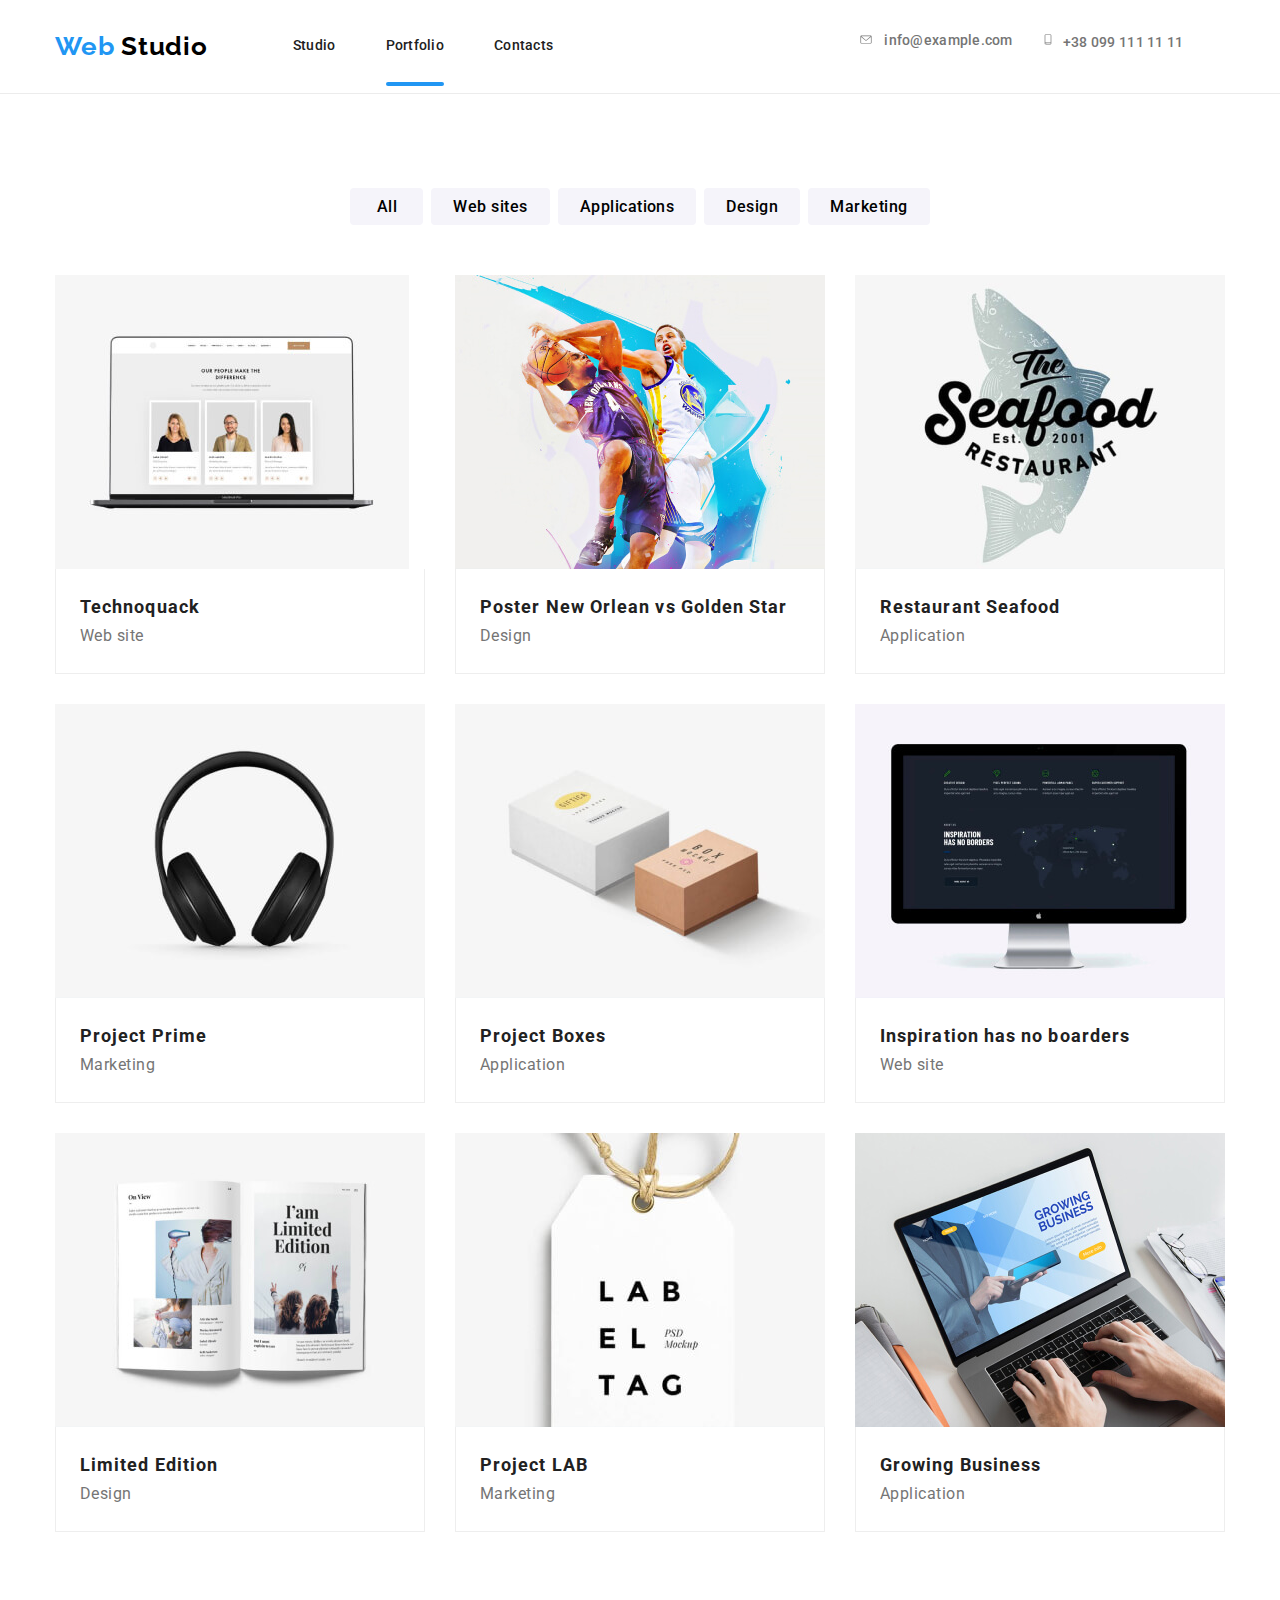
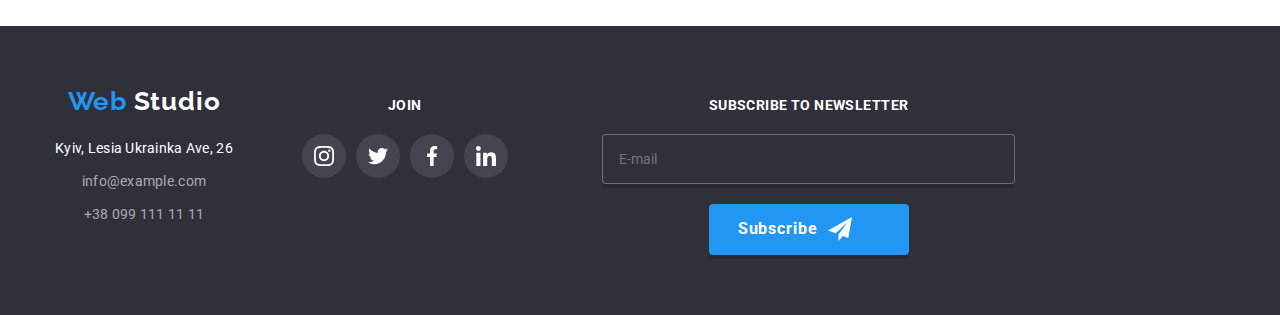
==== commit 8ca89a97: "add images in portfolio (mobile,tablet,desktop version) and hero" ====
--- a/portfolio.html
+++ b/portfolio.html
@@ -79,7 +79,21 @@
                 <li class="our-works-item">
                     <a class="our-works-link link" href="">
                         <div class="our-works-thumb">
-                            <img class="our-works-pic img" src="./images/portfolio/mobile/mobile-technokriak.jpg" alt="notebook">
+                            <picture>
+                                <source srcset="
+                                ./images/portfolio/mobile/mobile-technokriak.jpg 1x,
+                                ./images/portfolio/mobile/mobile-technokriak@2x.jpg 2x
+                                " media="(max-width: 767px)" />
+                                <source srcset="
+                                ./images/portfolio/desktop/technoquack.jpg 1x,
+                                ./images/portfolio/desktop/technoquack@2x.jpg 2x
+                                " media="(min-width: 1200px)" />
+                                <source srcset="
+                                ./images/portfolio/tablet/tablet-technokriak.jpg 1x,
+                                ./images/portfolio/tablet/tablet-technokriak@2x.jpg 2x
+                                " media="(min-width: 768px)" />
+                                <img class="our-works-pic img" src="./images/portfolio/mobile/mobile-technokriak.jpg" alt="notebook">
+                            </picture>
                             <p class="our-works-pic-text">Technokryak is a modern living area. Use this mechanism to detect
                                 espionage and attacks on protected member communities.</p>
                         </div>
@@ -92,8 +106,21 @@
                 <li class="our-works-item">
                     <a class="our-works-link link" href="">
                         <div class="our-works-thumb">
-                            <img class="our-works-pic img" src="./images/portfolio/mobile/mobile-poster.jpg"
-                                alt="poster with basketbolists">
+                            <picture>
+                                <source srcset="
+                                ./images/portfolio/mobile/mobile-poster.jpg 1x,
+                                ./images/portfolio/mobile/mobile-poster@2x.jpg 2x
+                                " media="(max-width: 767px)" />
+                                <source srcset="
+                                ./images/portfolio/desktop/poster_new_orlean.jpg 1x,
+                                ./images/portfolio/desktop/poster_new_orlean@2x.jpg 2x
+                                " media="(min-width: 1200px)" />
+                                <source srcset="
+                                ./images/portfolio/tablet/tablet-poster.jpg 1x,
+                                ./images/portfolio/tablet/tablet-poster@2x.jpg 2x
+                                " media="(min-width: 768px)" />
+                                <img class="our-works-pic img" src="./images/portfolio/mobile/mobile-poster.jpg" alt="poster with basketbolists">
+                            </picture>
                             <p class="our-works-pic-text">Technokryak is a modern living area. Use this mechanism to detect
                                 espionage and attacks on protected member communities.</p>
                         </div>
@@ -106,8 +133,21 @@
                 <li class="our-works-item">
                     <a class="our-works-link link" href="">
                         <div class="our-works-thumb">
-                            <img class="our-works-pic img" src="./images/portfolio/mobile/mobile-restaurant.jpg"
-                                alt="logo restaurant seafood">
+                            <picture>
+                                <source srcset="
+                                 ./images/portfolio/mobile/mobile-restaurant.jpg 1x,
+                                 ./images/portfolio/mobile/mobile-restaurant@2x.jpg 2x
+                                 " media="(max-width: 767px)" />
+                                <source srcset="
+                                 ./images/portfolio/desktop/restaurant.jpg 1x,
+                                 ./images/portfolio/desktop/restaurant@2x.jpg 2x
+                                 " media="(min-width: 1200px)" />
+                                <source srcset="
+                                 ./images/portfolio/tablet/tablet-restaurant.jpg 1x,
+                                 ./images/portfolio/tablet/tablet-restaurant@2x.jpg 2x
+                                 " media="(min-width: 768px)" />
+                                <img class="our-works-pic img" src="./images/portfolio/mobile/mobile-restaurant.jpg" alt="logo restaurant seafood">
+                            </picture>   
                             <p class="our-works-pic-text">Technokryak is a modern living area. Use this mechanism to detect
                                 espionage and attacks on
                                 protected member communities.</p>
@@ -121,7 +161,21 @@
                 <li class="our-works-item">
                     <a class="our-works-link link" href="">
                         <div class="our-works-thumb">
-                            <img class="our-works-pic img" src="./images/portfolio/mobile/mobile-project-prime.jpg" alt="headphones">
+                            <picture>
+                                <source srcset="
+                                    ./images/portfolio/mobile/mobile-project-prime.jpg 1x,
+                                    ./images/portfolio/mobile/mobile-project-prime@2x.jpg 2x
+                                    " media="(max-width: 767px)" />
+                                <source srcset="
+                                    ./images/portfolio/desktop/project-prime.jpg 1x,
+                                    ./images/portfolio/desktop/project-prime@2x.jpg 2x
+                                    " media="(min-width: 1200px)" />
+                                <source srcset="
+                                    ./images/portfolio/tablet/tablet-project-prime.jpg 1x,
+                                    ./images/portfolio/tablet/tablet-project-prime@2x.jpg 2x
+                                    " media="(min-width: 768px)" />
+                                <img class="our-works-pic img" src="./images/portfolio/mobile/mobile-project-prime.jpg" alt="headphones">
+                            </picture>
                             <p class="our-works-pic-text">Technokryak is a modern living area. Use this mechanism to detect
                                 espionage and attacks on protected member communities.</p>
                         </div>
@@ -134,7 +188,21 @@
                 <li class="our-works-item">
                     <a class="our-works-link link" href="">
                         <div class="our-works-thumb">
-                            <img class="our-works-pic img" src="./images/portfolio/mobile/mobile-project-boxes.jpg" alt="two boxes">
+                            <picture>
+                                <source srcset="
+                                 ./images/portfolio/mobile/mobile-project-boxes.jpg 1x,
+                                 ./images/portfolio/mobile/mobile-project-boxes@2x.jpg 2x
+                                 " media="(max-width: 767px)" />
+                                <source srcset="
+                                 ./images/portfolio/desktop/project-boxes.jpg 1x,
+                                 ./images/portfolio/desktop/project-boxes@2x.jpg 2x
+                                 " media="(min-width: 1200px)" />
+                                <source srcset="
+                                 ./images/portfolio/tablet/tablet-project-boxes.jpg 1x,
+                                 ./images/portfolio/tablet/tablet-project-boxes@2x.jpg 2x
+                                 " media="(min-width: 768px)" />
+                                <img class="our-works-pic img" src="./images/portfolio/mobile/mobile-project-boxes.jpg" alt="two boxes">
+                            </picture>
                             <p class="our-works-pic-text">Technokryak is a modern living area. Use this mechanism to detect
                                 espionage and attacks on protected member communities.</p>
                         </div>
@@ -147,7 +215,21 @@
                 <li class="our-works-item">
                     <a class="our-works-link link" href="">
                         <div class="our-works-thumb">
-                            <img class="our-works-pic img" src="./images/portfolio/mobile/mobile-inspiration.jpg" alt="monitor">
+                            <picture>
+                                <source srcset="
+                                    ./images/portfolio/mobile/mobile-inspiration.jpg 1x,
+                                    ./images/portfolio/mobile/mobile-inspiration@2x.jpg 2x
+                                    " media="(max-width: 767px)" />
+                                <source srcset="
+                                    ./images/portfolio/desktop/inspiration.jpg 1x,
+                                    ./images/portfolio/desktop/inspiration@2x.jpg 2x
+                                    " media="(min-width: 1200px)" />
+                                <source srcset="
+                                    ./images/portfolio/tablet/tablet-inspiration.jpg 1x,
+                                    ./images/portfolio/tablet/tablet-inspiration@2x.jpg 2x
+                                    " media="(min-width: 768px)" />
+                                <img class="our-works-pic img" src="./images/portfolio/mobile/mobile-inspiration.jpg" alt="monitor">
+                            </picture>
                             <p class="our-works-pic-text">Technokryak is a modern living area. Use this mechanism to detect
                                 espionage and attacks on protected member communities.</p>
                         </div>
@@ -160,7 +242,21 @@
                 <li class="our-works-item">
                     <a class="our-works-link link" href="">
                         <div class="our-works-thumb">
-                            <img class="our-works-pic img" src="./images/portfolio/mobile/mobile-limited-edition.jpg" alt="magazine">
+                            <picture>
+                                <source srcset="
+                                    ./images/portfolio/mobile/mobile-limited-edition.jpg 1x,
+                                    ./images/portfolio/mobile/mobile-limited-edition@2x.jpg 2x
+                                    " media="(max-width: 767px)" />
+                                <source srcset="
+                                    ./images/portfolio/desktop/limited-edition.jpg 1x,
+                                    ./images/portfolio/desktop/limited-edition@2x.jpg 2x
+                                    " media="(min-width: 1200px)" />
+                                <source srcset="
+                                    ./images/portfolio/tablet/tablet-limited-edition.jpg 1x,
+                                    ./images/portfolio/tablet/tablet-limited-edition@2x.jpg 2x
+                                    " media="(min-width: 768px)" />
+                             <img class="our-works-pic img" src="./images/portfolio/mobile/mobile-limited-edition.jpg" alt="magazine"> 
+                            </picture>
                             <p class="our-works-pic-text">Technokryak is a modern living area. Use this mechanism to detect
                                 espionage and attacks on protected member communities.</p>
                         </div>
@@ -173,7 +269,21 @@
                 <li class="our-works-item">
                     <a class="our-works-link link" href="">
                         <div class="our-works-thumb">
-                            <img class="our-works-pic img" src="./images/portfolio/mobile/mobile-project-lab.jpg" alt="company logo">
+                            <picture>
+                                <source srcset="
+                                 ./images/portfolio/mobile/mobile-project-lab.jpg 1x,
+                                 ./images/portfolio/mobile/mobile-project-lab@2x.jpg 2x
+                                 " media="(max-width: 767px)" />
+                                <source srcset="
+                                    ./images/portfolio/desktop/project-lab.jpg 1x,
+                                    ./images/portfolio/desktop/project-lab@2x.jpg 2x
+                                    " media="(min-width: 1200px)" />
+                                <source srcset="
+                                    ./images/portfolio/tablet/tablet-project-lab.jpg 1x,
+                                    ./images/portfolio/tablet/tablet-project-lab@2x.jpg 2x
+                                    " media="(min-width: 768px)" />
+                                <img class="our-works-pic img" src="./images/portfolio/mobile/mobile-project-lab.jpg" alt="company logo">
+                            </picture>
                             <p class="our-works-pic-text">Technokryak is a modern living area. Use this mechanism to detect
                                 espionage and attacks on protected member communities.</p>
                         </div>
@@ -186,7 +296,21 @@
                 <li class="our-works-item">
                     <a class="our-works-link link" href="">
                         <div class="our-works-thumb">
-                            <img class="our-works-pic img" src="./images/portfolio/mobile/mobile-growing-business.jpg" alt="notebook">
+                            <picture>
+                                <source srcset="
+                                    ./images/portfolio/mobile/mobile-growing-business.jpg 1x,
+                                    ./images/portfolio/mobile/mobile-growing-business@2x.jpg 2x
+                                    " media="(max-width: 767px)" />
+                                <source srcset="
+                                    ./images/portfolio/desktop/growing-business.jpg 1x,
+                                    ./images/portfolio/desktop/growing-business@2x.jpg 2x
+                                    " media="(min-width: 1200px)" />
+                                <source srcset="
+                                    ./images/portfolio/tablet/tablet-growing-business.jpg 1x,
+                                    ./images/portfolio/tablet/tablet-growing-business@2x.jpg 2x
+                                    " media="(min-width: 768px)" />
+                                 <img class="our-works-pic img" src="./images/portfolio/mobile/mobile-growing-business.jpg" alt="notebook"> 
+                            </picture> 
                             <p class="our-works-pic-text">Technokryak is a modern living area. Use this mechanism to detect
                                 espionage and attacks on
                                 protected member communities.</p>
--- a/css/portfolio.min.css
+++ b/css/portfolio.min.css
@@ -1 +1 @@
-html{box-sizing:border-box}*,*::before,*::after{box-sizing:inherit}body{font-family:"Roboto",sans-serif;font-size:14px;letter-spacing:.03em;color:#212121;background-color:#fff}body.modal-open{overflow:hidden}.link{text-decoration:none}.list{padding:0;margin:0;list-style-type:none}.container{padding-left:15px;padding-right:15px;margin-left:auto;margin-right:auto}@media screen and (min-width: 480px){.container{width:480px}}@media screen and (min-width: 768px){.container{width:768px}}@media screen and (min-width: 1200px){.container{width:1200px}}.section{padding-top:60px;padding-bottom:60px}@media screen and (min-width: 1200px){.section{padding-top:94px;padding-bottom:94px}}.button{cursor:pointer}.img{display:block;max-width:100%;height:auto}.title{margin-top:0;margin-bottom:30px;font-weight:700;font-size:28px;line-height:1.17;text-align:center;letter-spacing:.03em;color:#212121}@media screen and (min-width: 1200px){.title{font-size:36px;margin-bottom:50px}}.backdrop{position:fixed;top:0;left:0;width:100%;height:100%;background-color:rgba(0,0,0,.2);opacity:1;visibility:visible;pointer-events:initial;transition:opacity 250ms cubic-bezier(0.4, 0, 0.2, 1) visibility 250ms cubic-bezier(0.4, 0, 0.2, 1);padding:93px 15px;overflow-y:scroll}@media screen and (min-width: 768px){.backdrop{padding:208px 159px}}@media screen and (min-width: 768px){.backdrop{padding:221px 536px}}.backdrop.is-hidden{opacity:0;pointer-events:none;visibility:hidden}.modal{position:absolute;top:50%;left:50%;transform:translate(-50%, -50%);min-width:450px;min-height:609px;padding:40px;border-radius:4px;background-color:#fff;box-shadow:0px 1px 3px rgba(0,0,0,.12),0px 1px 1px rgba(0,0,0,.14),0px 2px 1px rgba(0,0,0,.2);opacity:1;transition:opacity 250ms cubic-bezier(0.4, 0, 0.2, 1),transform 250ms cubic-bezier(0.4, 0, 0.2, 1)}@media screen and (min-width: 1200px){.modal{min-width:528px;min-height:581px}}.contact-form{margin-left:auto;margin-right:auto}.contact-form-title{display:block;margin-bottom:30px;font-weight:700;font-size:17px;line-height:1.17;letter-spacing:.03em;text-align:center;color:#212121}.form-field{position:relative;margin-bottom:28px}.contact-form-input{display:block;width:100%;height:40px;padding-top:14px;padding-bottom:14px;padding-left:42px}.contact-form-input,.user-comment{font-family:"Roboto",sans-serif;font-weight:400;font-size:14px;line-height:1.17;letter-spacing:.01em;border:1px solid rgba(33,33,33,.2);border-radius:4px;transition:border 250ms cubic-bezier(0.4, 0, 0.2, 1)}.form-label{position:absolute;top:50%;left:42px;transform:translateY(-50%);transition:color 250ms cubic-bezier(0.4, 0, 0.2, 1),transform 250ms cubic-bezier(0.4, 0, 0.2, 1)}.contact-form-input:focus+.form-label,.contact-form-input:not(:placeholder-shown)+.form-label{transform:translateX(-25px) translateY(-44px);color:#2196f3}.form-icon-svg{position:absolute;top:50%;left:19px;transform:translateY(-50%);display:inline-block;transition:fill 250ms cubic-bezier(0.4, 0, 0.2, 1)}.person{width:12px;height:12px}.phone{width:13px;height:13px}.email{width:15px;height:12px}.contact-form-input:focus~.form-icon-svg{fill:#2196f3}.textarea{margin-bottom:20px}.user-comment{width:100%;height:120px;resize:none;padding:12px 16px}.contact-form-input:focus,.user-comment:focus{border:none}.checkbox-icon{display:inline-block;width:16px;height:15px;margin-right:9px;border:2px solid #212121;border-radius:4px}.checkbox{position:absolute;width:1px;height:1px;margin:-1px;border:0;padding:0;clip:rect(0 0 0 0);overflow:hidden}.checkbox-field{display:flex;align-items:center}.checkbox:checked+.checkbox-icon{border-color:rgba(0,0,0,0);background-color:#2196f3;background-image:url(../images/full-check.svg);background-size:contain;background-origin:border-box}.checkbox-link{color:#2196f3}.close-bt{position:absolute;top:8px;right:8px;display:flex;justify-content:center;align-items:center;width:30px;height:30px;padding:0;border:1px solid rgba(0,0,0,.1);border-radius:50%;background-color:#fff}.close-bt-svg{width:17px;height:17px;fill:#000;transition:fill 250ms cubic-bezier(0.4, 0, 0.2, 1)}.close-bt:hover .close-bt-svg{fill:#2196f3}.logo{font-family:"Raleway",sans-serif;font-weight:700;font-size:24px;line-height:1.17;letter-spacing:.03em;color:#000}@media screen and (min-width: 768px){.logo{margin-right:81px}}@media screen and (min-width: 1200px){.logo{font-size:26px;line-height:1.19;margin-right:85px}}.logo-name-part{color:#2196f3}.menu-button{display:inline-flex;margin:0;padding:0;margin-left:auto;border:none;background-color:rgba(0,0,0,0)}@media screen and (min-width: 768px){.menu-button{display:none}}.menu-button .icon-cross{display:none}.menu-button.is-open .icon-cross{display:block}.menu-button.is-open .icon-menu{display:none}.menu-container{background-color:#fff;text-align:center}.menu-container.is-open{display:block}@media screen and (max-width: 767px){.menu-container{display:none;position:absolute;top:100%;left:0;width:100%;padding-top:60px;padding-bottom:60px;box-shadow:0px 4px 8px rgba(0,0,0,.04),0px 2px 4px rgba(0,0,0,.08),0px 1px 3px rgba(0,0,0,.16)}}@media screen and (min-width: 768px){.menu-container{display:flex;align-items:center}}.header{position:relative;border-bottom:1px solid #ececec}@media screen and (max-width: 767px){.header{padding-top:10px;padding-bottom:10px}}.header>.container{display:flex;align-items:center}@media screen and (max-width: 767px){.navigation{margin-bottom:60px}}@media screen and (min-width: 768px){.navigation{margin-right:84px}}@media screen and (min-width: 1200px){.navigation{margin-right:305px}}@media screen and (min-width: 768px){.navigation-list{display:flex;align-items:center}}@media screen and (max-width: 767px){.navigation-item:not(:last-child){margin-bottom:30px}}@media screen and (min-width: 768px){.navigation-item:not(:last-child){margin-right:50px}}.navigation-link{color:#212121}@media screen and (max-width: 767px){.navigation-link{padding-top:10px;padding-bottom:10px}}@media screen and (min-width: 768px){.navigation-link{padding-top:32px;padding-bottom:32px}}.contact{margin-bottom:10px}@media screen and (min-width: 1200px){.contact{display:flex}}@media screen and (max-width: 767px){.contact-item:not(:last-child){margin-bottom:16px}}@media screen and (max-width: 1199px){.contact-item:not(:last-child){margin-bottom:10px}}@media screen and (min-width: 1200px){.contact-item:not(:last-child){margin-right:30px}}.contact-tel-link,.contact-mail-link{color:#757575}.navigation-link,.contact-mail-link,.contact-tel-link{letter-spacing:.02em;font-weight:500;display:inline-block;transition:color 250ms cubic-bezier(0.4, 0, 0.2, 1)}@media screen and (max-width: 767px){.navigation-link,.contact-mail-link,.contact-tel-link{font-size:18px;line-height:1.16}}@media screen and (min-width: 768px){.navigation-link,.contact-mail-link,.contact-tel-link{font-size:14px;line-height:1.14}}.navigation-link:hover,.navigation-link:focus,.contact-mail-link:hover,.contact-mail-link:focus,.contact-tel-link:hover,.contact-tel-link:focus{color:#2196f3}.studio-link{position:relative}.studio-link::after{position:absolute;left:0;bottom:0;content:"";display:block;width:100%;height:4px;border-radius:2px;background-color:#2196f3}.contact-icon-svg{margin-right:10px;fill:#757575;transition:color 250ms cubic-bezier(0.4, 0, 0.2, 1)}.contact-mail-link:hover .contact-icon-svg,.contact-tel-link:hover .contact-icon-svg,.contact-mail-link:focus .contact-icon-svg,.contact-tel-link:focus .contact-icon-svg{fill:#2196f3}.footer-page{background-color:#2f303a}.footer-page .container{padding-top:60px;padding-bottom:60px;text-align:center}@media screen and (min-width: 1200px){.footer-page .container{display:flex;align-items:baseline}}@media screen and (min-width: 1200px){.footer-addres{margin-right:69px}}.footer-logo{display:block;margin-bottom:20px;font-family:"Raleway";font-weight:700;font-size:26px;line-height:1.19;letter-spacing:.03em;color:#000}.addres{font-style:normal;display:block;font-weight:400;font-size:14px;line-height:1.71;letter-spacing:.02em}@media screen and (max-width: 767px){.addres{margin-bottom:60px}}.addres-item:not(:last-child){margin-bottom:9px}.addres-link{color:#fff;transition:color 250ms cubic-bezier(0.4, 0, 0.2, 1)}.addres-link:hover,.addres-link:focus{color:#2196f3}.contact-mail-link-footer,.contact-tel-link-footer{color:rgba(255,255,255,.6);transition:color 250ms cubic-bezier(0.4, 0, 0.2, 1)}.contact-mail-link-footer:hover,.contact-mail-link-footer:focus,.contact-tel-link-footer:hover,.contact-tel-link-footer:focus{color:#2196f3}.social-link-footer{transition:background-color 250ms cubic-bezier(0.4, 0, 0.2, 1)}.social-icon-svg-footer{fill:#fff}.footer-social-icon{background-color:rgba(255,255,255,.1);border-radius:50%}@media screen and (max-width: 767px){.footer-join{margin-bottom:60px}}@media screen and (min-width: 1200px){.footer-join{margin-right:94px}}.join{display:block;margin-bottom:20px;font-weight:700;font-size:14px;line-height:1.14;letter-spacing:.03em;color:#fff;text-transform:uppercase}.logo-accent-footer{color:#fff}.text-footer{margin-top:0;margin-bottom:20px;font-weight:700;font-size:14px;line-height:1.14;letter-spacing:.03em;text-transform:uppercase;color:#fff}.contact-form-input-footer{width:100%;padding-top:16px;padding-left:16px;padding-bottom:16px;margin-bottom:20px;border:1px solid rgba(255,255,255,.3);border-radius:4px;box-shadow:0px 4px rgba(0,0,0,.15);background-color:#2f303a}@media screen and (min-width: 1200px){.contact-form-input-footer{margin-right:12px}}.contact-form-input-footer:fokus,.contact-form-input-footer:hover{outline:none;border:1px solid #2196f3;border-radius:4px}.button-sb{display:inline-flex;align-items:center;width:200px;padding-top:10px;padding-left:29px;padding-bottom:10px;background-color:#2196f3;color:#fff;font-weight:700;font-size:16px;line-height:1.9;letter-spacing:.06em;border:none;border-radius:4px;box-shadow:0px 4px rgba(0,0,0,.15);cursor:pointer}.icon-send{margin-left:10px}/*# sourceMappingURL=portfolio.min.css.map */+.social-icon-link,.social-icon,.filtr-button{display:flex;justify-content:center;align-items:center}.social-icon-link{width:44px;height:44px;border-radius:50%;transition:background-color 250ms cubic-bezier(0.4, 0, 0.2, 1),color 250ms cubic-bezier(0.4, 0, 0.2, 1)}.social-icon-svg{width:20px;height:20px}html{box-sizing:border-box}*,*::before,*::after{box-sizing:inherit}body{font-family:"Roboto",sans-serif;font-size:14px;letter-spacing:.03em;color:#212121;background-color:#fff}body.modal-open{overflow:hidden}.link{text-decoration:none}.list{padding:0;margin:0;list-style-type:none}.container{padding-left:15px;padding-right:15px;margin-left:auto;margin-right:auto}@media screen and (min-width: 480px){.container{width:480px}}@media screen and (min-width: 768px){.container{width:768px}}@media screen and (min-width: 1200px){.container{width:1200px}}.section{padding-top:60px;padding-bottom:60px}@media screen and (min-width: 1200px){.section{padding-top:94px;padding-bottom:94px}}.button{cursor:pointer}.img{display:block;max-width:100%;height:auto}.title{margin-top:0;margin-bottom:30px;font-weight:700;font-size:28px;line-height:1.17;text-align:center;letter-spacing:.03em;color:#212121}@media screen and (min-width: 1200px){.title{font-size:36px;margin-bottom:50px}}.description{line-height:1.71;color:#757575;letter-spacing:.03em;margin-top:0}.logo{font-family:"Raleway",sans-serif;font-weight:700;font-size:24px;line-height:1.17;letter-spacing:.03em;color:#000}@media screen and (min-width: 768px){.logo{margin-right:81px}}@media screen and (min-width: 1200px){.logo{font-size:26px;line-height:1.19;margin-right:85px}}.logo-name-part{color:#2196f3}.menu-button{display:inline-flex;margin:0;padding:0;margin-left:auto;border:none;background-color:rgba(0,0,0,0)}@media screen and (min-width: 768px){.menu-button{display:none}}.menu-button .icon-cross{display:none}.menu-button.is-open .icon-cross{display:block}.menu-button.is-open .icon-menu{display:none}.menu-container{background-color:#fff;text-align:center}.menu-container.is-open{display:block}@media screen and (max-width: 767px){.menu-container{display:none;z-index:1;position:absolute;top:100%;left:0;width:100%;padding-top:60px;padding-bottom:60px;box-shadow:0px 4px 8px rgba(0,0,0,.04),0px 2px 4px rgba(0,0,0,.08),0px 1px 3px rgba(0,0,0,.16)}}@media screen and (min-width: 768px){.menu-container{display:flex;align-items:center}}.backdrop{position:fixed;top:0;left:0;width:100%;height:100%;background-color:rgba(0,0,0,.2);opacity:1;visibility:visible;pointer-events:initial;transition:opacity 250ms cubic-bezier(0.4, 0, 0.2, 1) visibility 250ms cubic-bezier(0.4, 0, 0.2, 1);padding:93px 15px;overflow-y:scroll}@media screen and (min-width: 768px){.backdrop{padding:208px 159px}}@media screen and (min-width: 768px){.backdrop{padding:221px 536px}}.backdrop.is-hidden{opacity:0;pointer-events:none;visibility:hidden}.modal{position:absolute;top:50%;left:50%;transform:translate(-50%, -50%);min-width:450px;min-height:609px;padding:40px;border-radius:4px;background-color:#fff;box-shadow:0px 1px 3px rgba(0,0,0,.12),0px 1px 1px rgba(0,0,0,.14),0px 2px 1px rgba(0,0,0,.2);opacity:1;transition:opacity 250ms cubic-bezier(0.4, 0, 0.2, 1),transform 250ms cubic-bezier(0.4, 0, 0.2, 1)}@media screen and (min-width: 1200px){.modal{min-width:528px;min-height:581px}}.contact-form{margin-left:auto;margin-right:auto}.contact-form-title{display:block;margin-bottom:30px;font-weight:700;font-size:17px;line-height:1.17;letter-spacing:.03em;text-align:center;color:#212121}.form-field{position:relative;margin-bottom:28px}.contact-form-input{display:block;width:100%;height:40px;padding-top:14px;padding-bottom:14px;padding-left:42px}.contact-form-input,.user-comment{font-family:"Roboto",sans-serif;font-weight:400;font-size:14px;line-height:1.17;letter-spacing:.01em;border:1px solid rgba(33,33,33,.2);border-radius:4px;transition:border 250ms cubic-bezier(0.4, 0, 0.2, 1)}.form-label{position:absolute;top:50%;left:42px;transform:translateY(-50%);transition:color 250ms cubic-bezier(0.4, 0, 0.2, 1),transform 250ms cubic-bezier(0.4, 0, 0.2, 1)}.contact-form-input:focus+.form-label,.contact-form-input:not(:placeholder-shown)+.form-label{transform:translateX(-25px) translateY(-44px);color:#2196f3}.form-icon-svg{position:absolute;top:50%;left:19px;transform:translateY(-50%);display:inline-block;transition:fill 250ms cubic-bezier(0.4, 0, 0.2, 1)}.person{width:12px;height:12px}.phone{width:13px;height:13px}.email{width:15px;height:12px}.contact-form-input:focus~.form-icon-svg{fill:#2196f3}.textarea{margin-bottom:20px}.user-comment{width:100%;height:120px;resize:none;padding:12px 16px}.contact-form-input:focus,.user-comment:focus{border:none}.checkbox-icon{display:inline-block;width:16px;height:15px;margin-right:9px;border:2px solid #212121;border-radius:4px}.checkbox{position:absolute;width:1px;height:1px;margin:-1px;border:0;padding:0;clip:rect(0 0 0 0);overflow:hidden}.checkbox-field{display:flex;align-items:center}.checkbox:checked+.checkbox-icon{border-color:rgba(0,0,0,0);background-color:#2196f3;background-image:url(../images/full-check.svg);background-size:contain;background-origin:border-box}.checkbox-link{color:#2196f3}.close-bt{position:absolute;top:8px;right:8px;display:flex;justify-content:center;align-items:center;width:30px;height:30px;padding:0;border:1px solid rgba(0,0,0,.1);border-radius:50%;background-color:#fff}.close-bt-svg{width:17px;height:17px;fill:#000;transition:fill 250ms cubic-bezier(0.4, 0, 0.2, 1)}.close-bt:hover .close-bt-svg{fill:#2196f3}.header{position:relative;border-bottom:1px solid #ececec}@media screen and (max-width: 767px){.header{padding-top:10px;padding-bottom:10px}}.header>.container{display:flex;align-items:center}@media screen and (max-width: 767px){.navigation{margin-bottom:60px}}@media screen and (min-width: 768px){.navigation{margin-right:84px}}@media screen and (min-width: 1200px){.navigation{margin-right:305px}}@media screen and (min-width: 768px){.navigation-list{display:flex;align-items:center}}@media screen and (max-width: 767px){.navigation-item:not(:last-child){margin-bottom:30px}}@media screen and (min-width: 768px){.navigation-item:not(:last-child){margin-right:50px}}.navigation-link{color:#212121}@media screen and (max-width: 767px){.navigation-link{padding-top:10px;padding-bottom:10px}}@media screen and (min-width: 768px){.navigation-link{padding-top:32px;padding-bottom:32px}}.contact{margin-bottom:10px}@media screen and (min-width: 1200px){.contact{display:flex;align-items:center}}@media screen and (max-width: 767px){.contact-item:not(:last-child){margin-bottom:16px}}@media screen and (max-width: 1199px){.contact-item:not(:last-child){margin-bottom:10px}}@media screen and (min-width: 1200px){.contact-item:not(:last-child){margin-right:30px}}.contact-tel-link,.contact-mail-link{color:#757575}@media screen and (min-width: 1200px){.contact-tel-link,.contact-mail-link{padding-top:32px;padding-bottom:32px}}.navigation-link,.contact-mail-link,.contact-tel-link{letter-spacing:.02em;font-weight:500;display:inline-block;transition:color 250ms cubic-bezier(0.4, 0, 0.2, 1)}@media screen and (max-width: 767px){.navigation-link,.contact-mail-link,.contact-tel-link{font-size:18px;line-height:1.16}}@media screen and (min-width: 768px){.navigation-link,.contact-mail-link,.contact-tel-link{font-size:14px;line-height:1.14}}.navigation-link:hover,.navigation-link:focus,.contact-mail-link:hover,.contact-mail-link:focus,.contact-tel-link:hover,.contact-tel-link:focus{color:#2196f3}.studio-link{position:relative}.studio-link::after{position:absolute;left:0;bottom:0;content:"";display:block;width:100%;height:4px;border-radius:2px;background-color:#2196f3}.contact-icon-svg{margin-right:10px;fill:#757575;transition:color 250ms cubic-bezier(0.4, 0, 0.2, 1)}.contact-mail-link:hover .contact-icon-svg,.contact-tel-link:hover .contact-icon-svg,.contact-mail-link:focus .contact-icon-svg,.contact-tel-link:focus .contact-icon-svg{fill:#2196f3}.filtr-list{display:flex;flex-wrap:wrap;margin-bottom:40px}@media screen and (min-width: 768px){.filtr-list{justify-content:center;margin-bottom:30px}}@media screen and (min-width: 1200px){.filtr-list{margin-bottom:50px}}.filtr-item:not(:last-child){margin-right:8px}@media screen and (max-width: 767px){.filtr-item:not(:nth-last-child(-n+2)){margin-bottom:15px}}.filtr-button{min-width:73px;font-weight:500;font-size:16px;line-height:1.6;text-align:center;letter-spacing:.03em;border:none;background-color:#f5f4fa;padding:6px 22px;border-radius:4px;transition:color 250ms cubic-bezier(0.4, 0, 0.2, 1),background-color 250ms cubic-bezier(0.4, 0, 0.2, 1),box-shadow 250ms cubic-bezier(0.4, 0, 0.2, 1)}.filtr-button:hover,.filtr-button:focus{color:#fff;background-color:#2196f3;box-shadow:0px 3px 1px rgba(0,0,0,.1),0px 1px 2px rgba(0,0,0,.08),0px 2px 2px rgba(0,0,0,.12)}.our-works-title{margin-top:0;margin-bottom:10px;font-weight:700;font-size:18px;line-height:2;letter-spacing:.06em;color:#212121}@media screen and (min-width: 768px)and (max-width: 1199px){.our-works-title{width:294px;white-space:nowrap;overflow:hidden;text-overflow:ellipsis}}@media screen and (min-width: 768px){.our-works-list{display:flex;flex-wrap:wrap;margin:-15px}}@media screen and (max-width: 767px){.our-works-item:not(:last-child){margin-bottom:30px}}@media screen and (min-width: 768px){.our-works-item{margin:15px;flex-basis:calc((100% - 60px)/2)}}@media screen and (min-width: 1200px){.our-works-item{flex-basis:calc((100% - 90px)/3)}}.our-works-link{display:block;transition:box-shadow 250ms cubic-bezier(0.4, 0, 0.2, 1)}.our-works-link:hover,.our-works-link:focus{box-shadow:0px 1px 1px rgba(0,0,0,.12),0px 4px 4px rgba(0,0,0,.06),1px 4px 6px rgba(0,0,0,.16)}.our-works-thumb{position:relative;overflow:hidden}.our-works-pic-text{position:absolute;top:0;left:0;margin:0;padding:63px 24px;width:100%;height:100%;font-weight:400;font-size:18px;line-height:1.55;letter-spacing:.03em;color:#fff;text-align:center;background-color:rgba(33,150,243,.9);transform:translateY(100%);transition:transform 250ms cubic-bezier(0.4, 0, 0.2, 1)}.our-works-link:hover .our-works-pic-text{transform:translateY(0)}.card-content{padding:20px 24px;background-color:#fff;border-left:1px solid #eee;border-bottom:1px solid #eee;border-right:1px solid #eee}.our-works-text{font-weight:400;font-size:16px;line-height:1.9px}.social-icon-item:not(:last-child){margin-right:10px}.social-icon-link:hover{background-color:#2196f3}.footer-page{padding-top:60px;padding-bottom:60px;background-color:#2f303a}.footer-page .container{text-align:center}@media screen and (min-width: 1200px){.footer-page .container{display:flex;align-items:baseline}}@media screen and (max-width: 1199px){.footer-left-part{margin-bottom:60px}}@media screen and (min-width: 768px){.footer-left-part{display:flex;justify-content:space-around;align-items:baseline}}@media screen and (min-width: 1200px){.footer-addres{margin-right:69px}}.footer-logo{display:block;margin-bottom:20px;font-family:"Raleway";font-weight:700;font-size:26px;line-height:1.19;letter-spacing:.03em;color:#000}.addres{font-style:normal;display:block;font-weight:400;font-size:14px;line-height:1.71;letter-spacing:.02em}@media screen and (max-width: 767px){.addres{margin-bottom:60px}}.addres-item:not(:last-child){margin-bottom:9px}.addres-link{color:#fff;transition:color 250ms cubic-bezier(0.4, 0, 0.2, 1)}.addres-link:hover,.addres-link:focus{color:#2196f3}.contact-mail-link-footer,.contact-tel-link-footer{color:rgba(255,255,255,.6);transition:color 250ms cubic-bezier(0.4, 0, 0.2, 1)}.contact-mail-link-footer:hover,.contact-mail-link-footer:focus,.contact-tel-link-footer:hover,.contact-tel-link-footer:focus{color:#2196f3}.social-link-footer{transition:background-color 250ms cubic-bezier(0.4, 0, 0.2, 1)}.social-icon-svg-footer{fill:#fff}.footer-social-icon{background-color:rgba(255,255,255,.1);border-radius:50%}@media screen and (max-width: 767px){.footer-join{margin-bottom:60px}}@media screen and (min-width: 1200px){.footer-join{margin-right:94px}}.join{display:block;margin-bottom:20px;font-weight:700;font-size:14px;line-height:1.14;letter-spacing:.03em;color:#fff;text-transform:uppercase}.logo-accent-footer{color:#fff}.text-footer{margin-top:0;margin-bottom:20px;font-weight:700;font-size:14px;line-height:1.14;letter-spacing:.03em;text-transform:uppercase;color:#fff}.contact-form-input-footer{width:100%;padding-top:16px;padding-left:16px;padding-bottom:16px;margin-bottom:20px;border:1px solid rgba(255,255,255,.3);border-radius:4px;box-shadow:0px 4px rgba(0,0,0,.15);background-color:#2f303a}@media screen and (min-width: 1200px){.contact-form-input-footer{margin-right:12px}}.contact-form-input-footer:fokus,.contact-form-input-footer:hover{outline:none;border:1px solid #2196f3;border-radius:4px}.button-sb{display:inline-flex;align-items:center;width:200px;padding-top:10px;padding-left:29px;padding-bottom:10px;background-color:#2196f3;color:#fff;font-weight:700;font-size:16px;line-height:1.9;letter-spacing:.06em;border:none;border-radius:4px;box-shadow:0px 4px rgba(0,0,0,.15);cursor:pointer}.icon-send{margin-left:10px}/*# sourceMappingURL=portfolio.min.css.map */